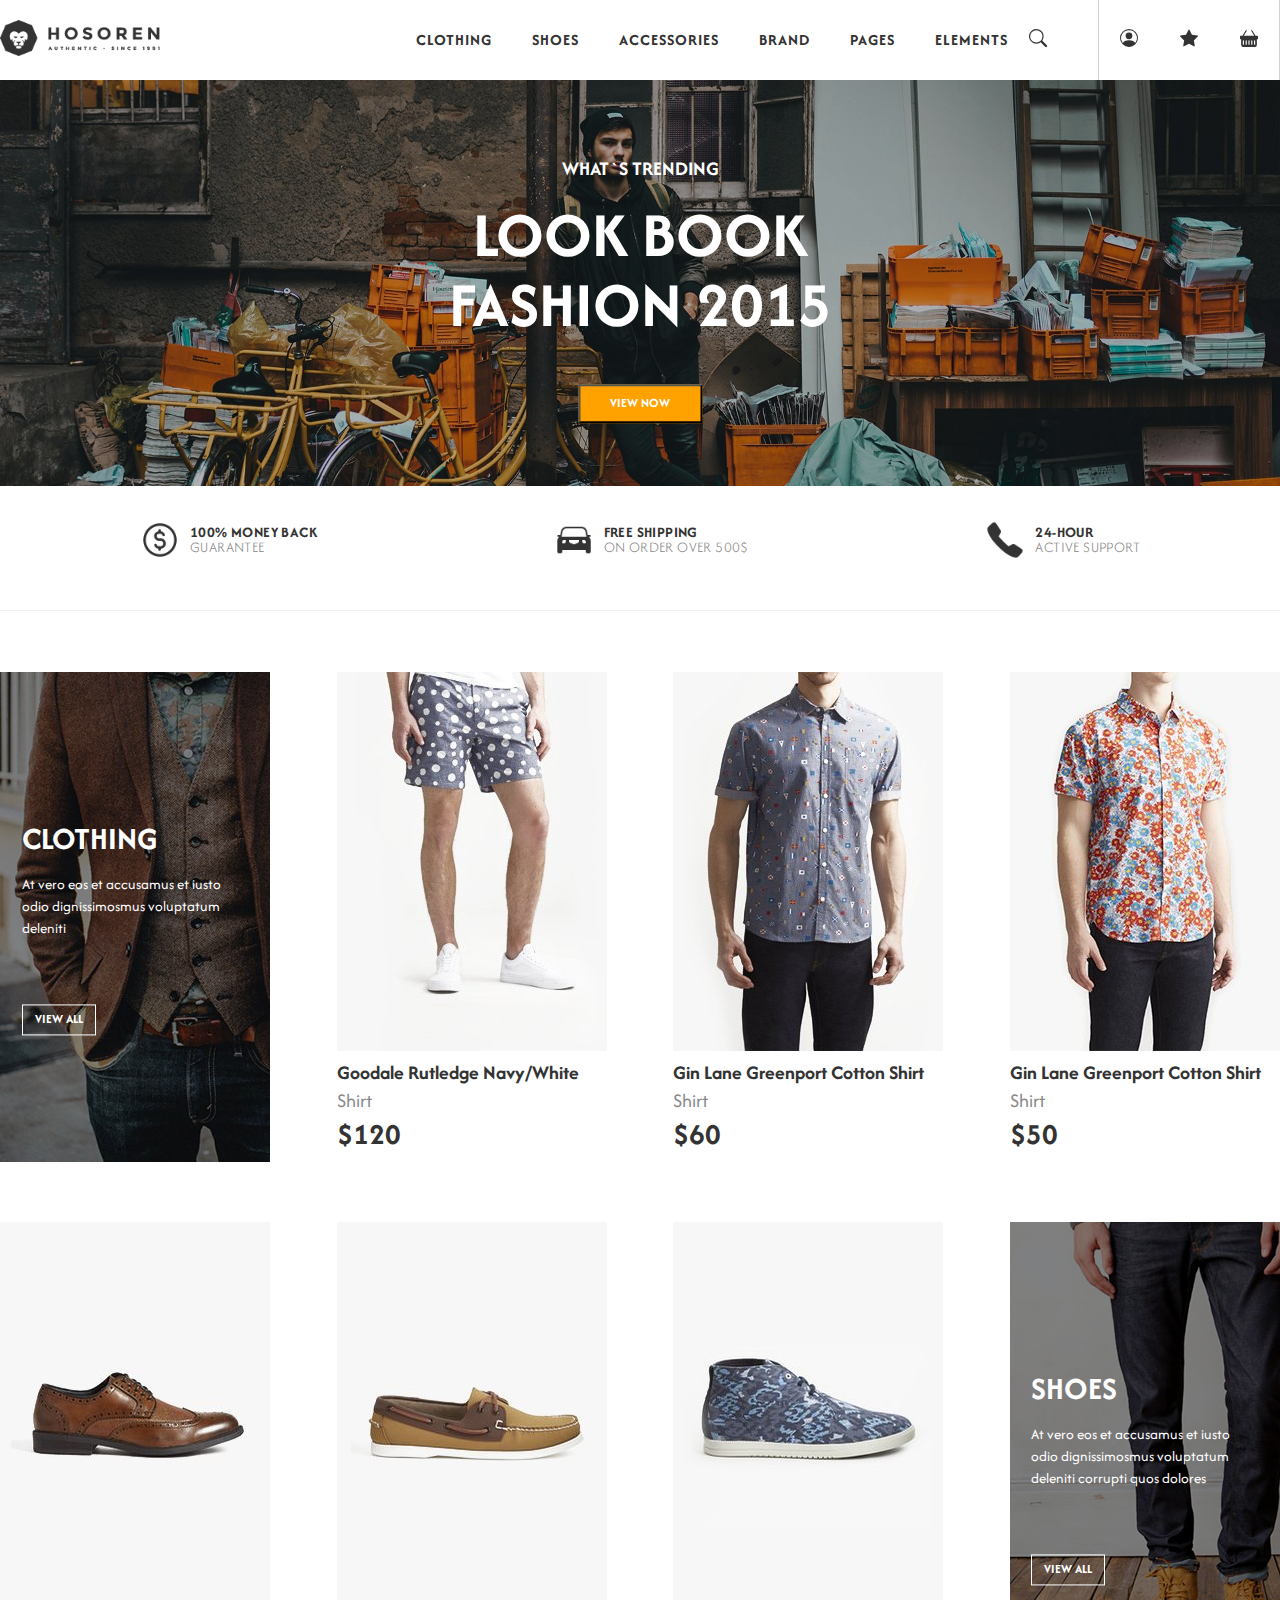
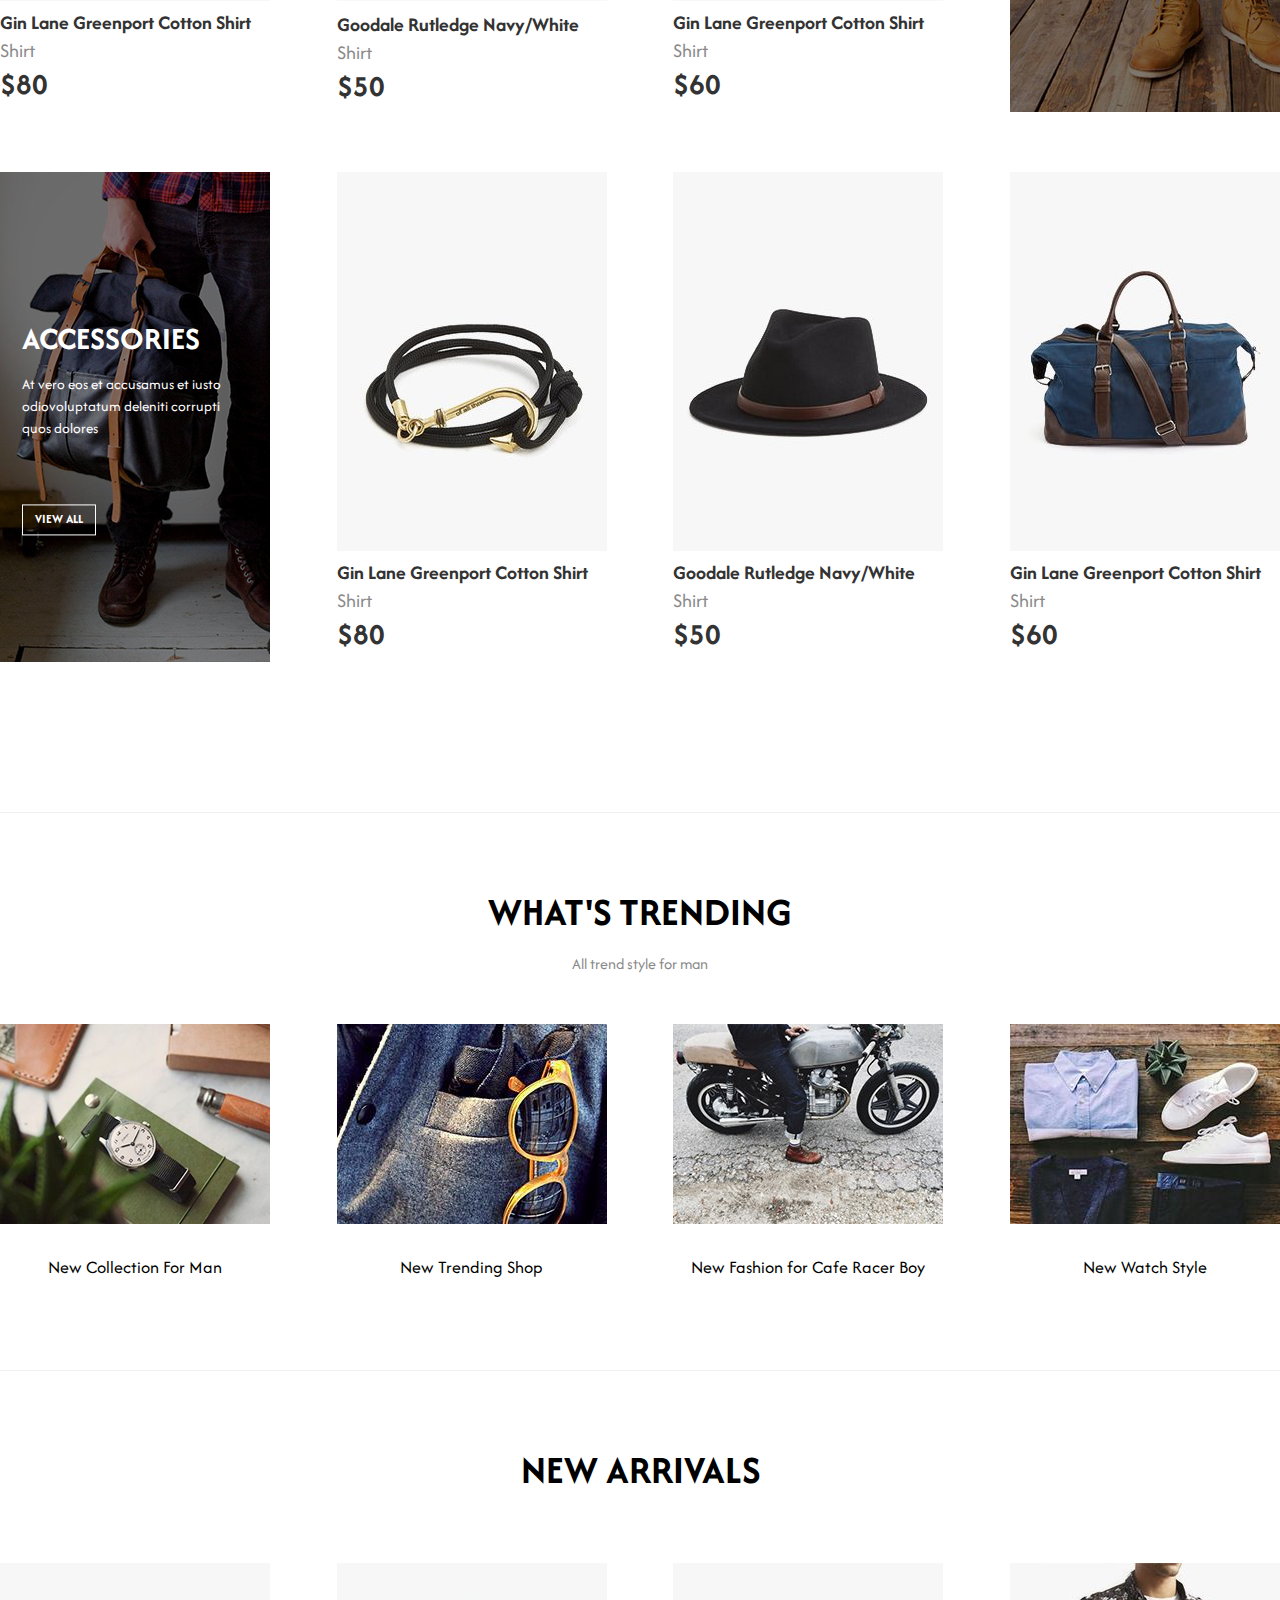
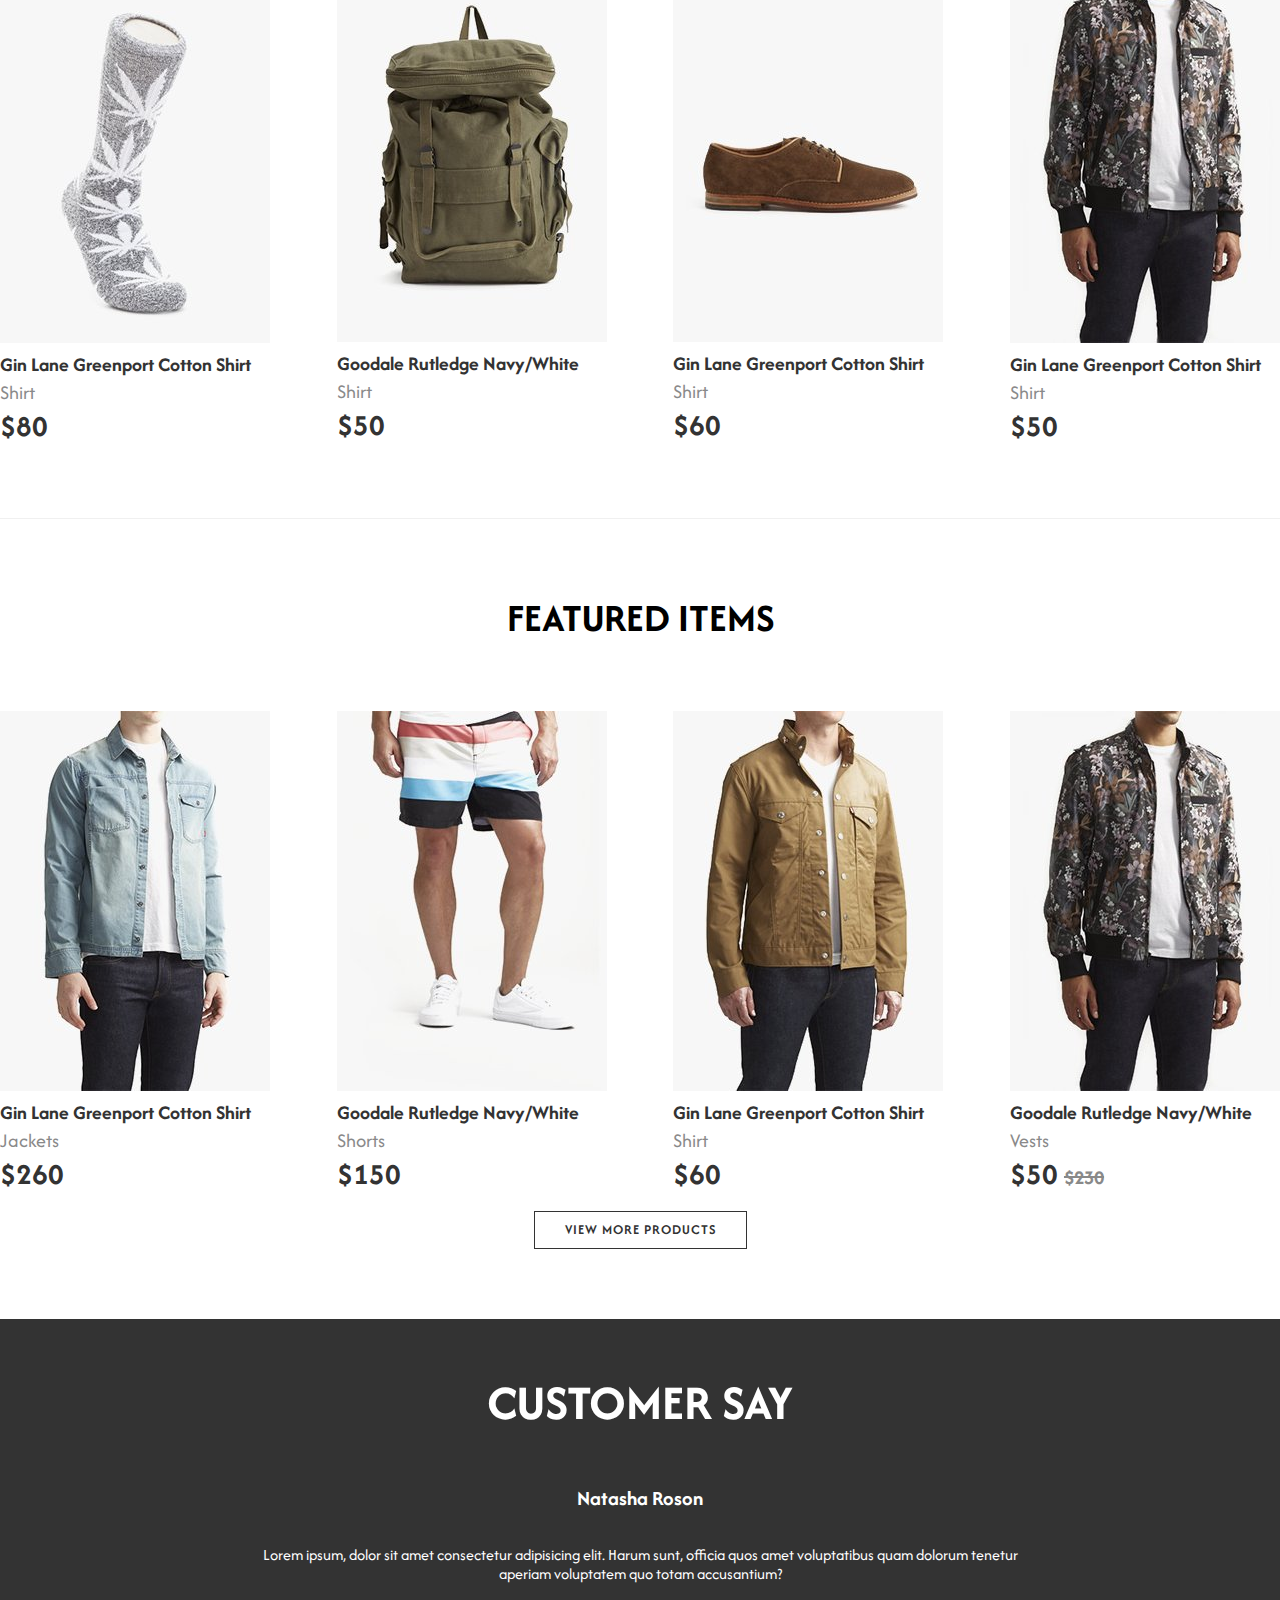
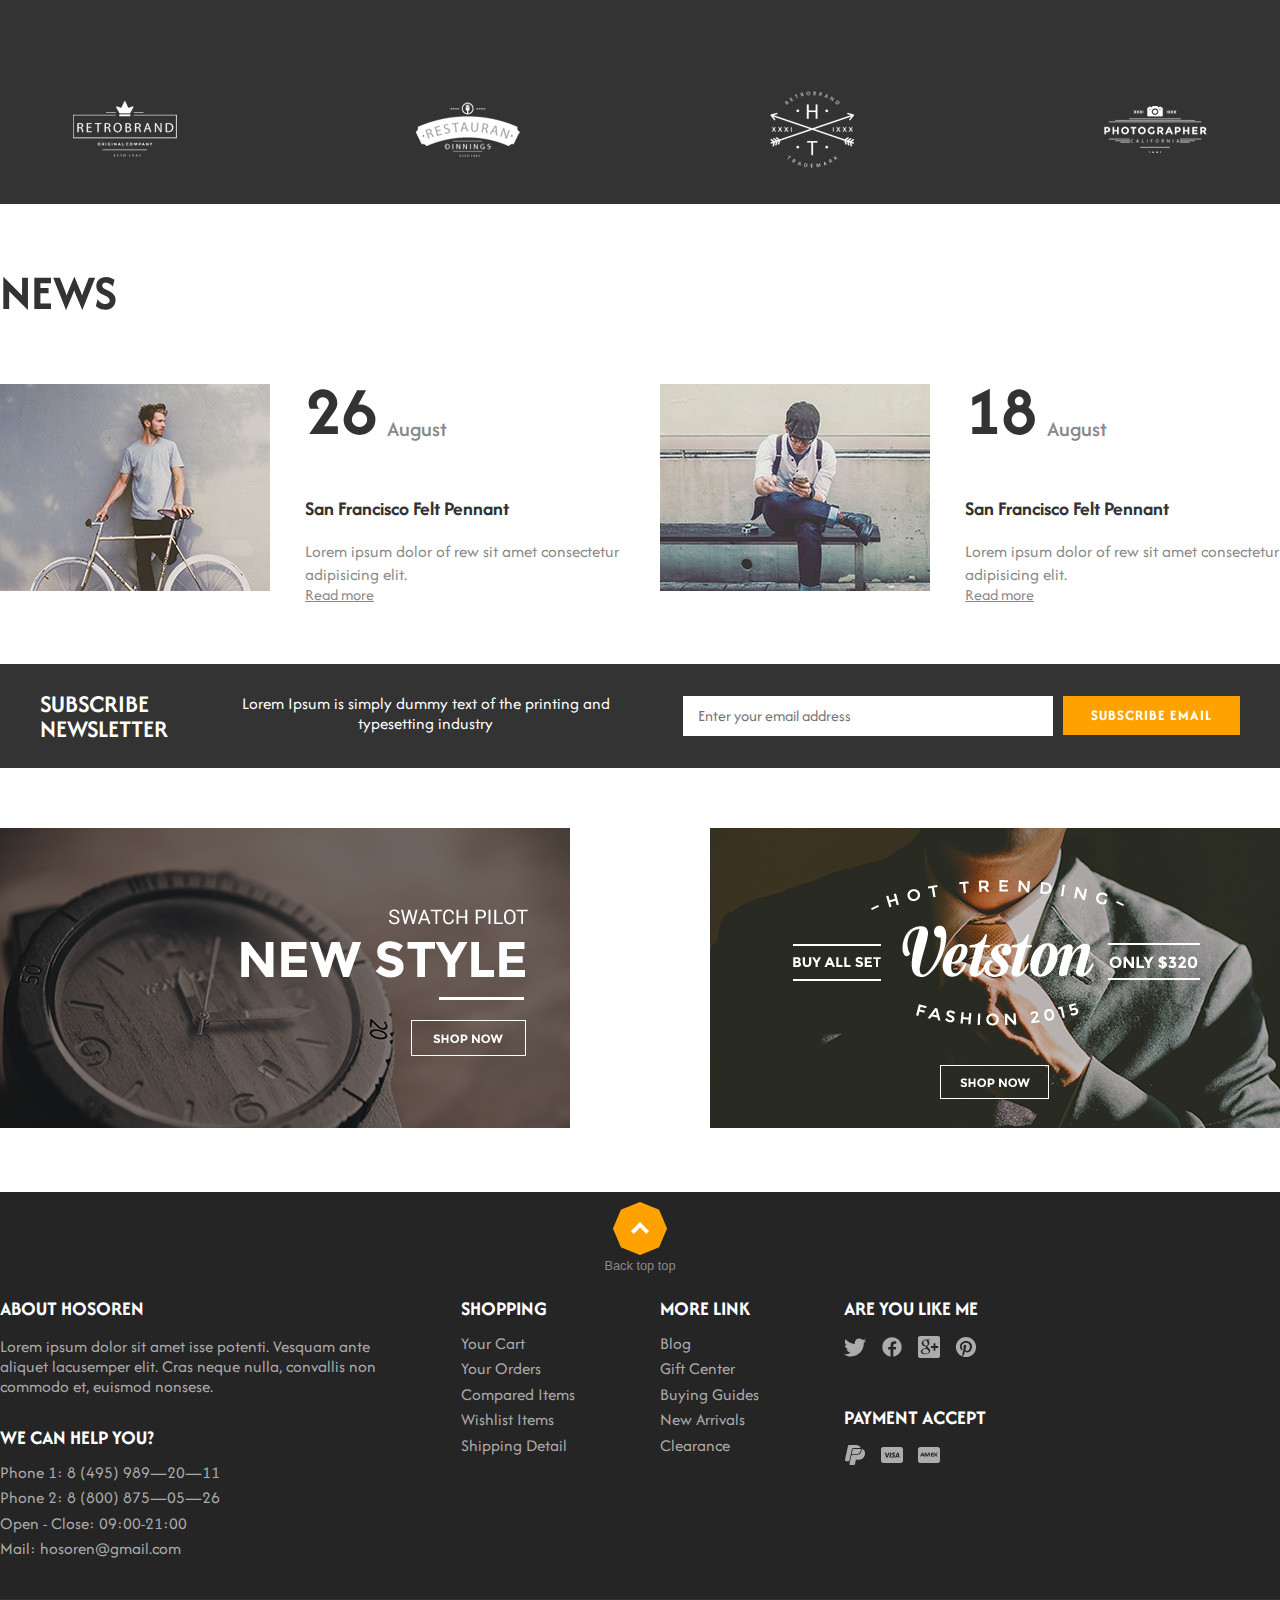
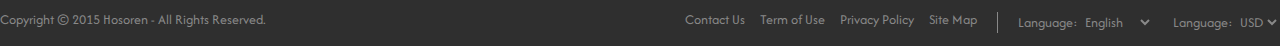
==== index.html @ 06eeb03a "first push" ====
<!DOCTYPE html>
<html lang="en">
<head>
    <meta charset="UTF-8">
    <meta name="viewport" content="width=device-width, initial-scale=1.0">
    <link href="https://cdn.jsdelivr.net/npm/bootstrap@5.1.3/dist/css/bootstrap.min.css" rel="stylesheet" integrity="sha384-1BmE4kWBq78iYhFldvKuhfTAU6auU8tT94WrHftjDbrCEXSU1oBoqyl2QvZ6jIW3" crossorigin="anonymous">    
    <link href="https://cdn.jsdelivr.net/npm/bootstrap-icons/font/bootstrap-icons.css" rel="stylesheet">
    <link href="https://cdnjs.cloudflare.com/ajax/libs/font-awesome/6.0.0-beta3/css/all.min.css" rel="stylesheet">    
    <link rel="stylesheet" href="index.css">
    <title>Document</title>
</head>
<body>
    
    <div>
        <div class="container">
            <header class="header">
                <div class="logo">
                    <img src="images/logo.png" alt="logo">
                </div>
                <nav class="navigation">
                    <div class="general-navigation">
                        <ul class="menu general-menu">
                            <li class="menu-item">
                                <a href="#">CLOTHING</a>
                                <ul class="dropdown">
                                    <li><a href="#">T-shirts</a></li>
                                    <li><a href="#">Jackets</a></li>
                                    <li><a href="#">Jeans</a></li>
                                </ul>
                            </li>
                            <li class="menu-item">
                                <a href="#">SHOES</a>
                                <ul class="dropdown">
                                    <li><a href="#">Sneakers</a></li>
                                    <li><a href="#">Boots</a></li>
                                    <li><a href="#">Sandals</a></li>
                                </ul>
                            </li>
                            <li class="menu-item">
                                <a href="#">ACCESSORIES</a>
                                <ul class="dropdown">
                                    <li><a href="#">Sneakers</a></li>
                                    <li><a href="#">Boots</a></li>
                                    <li><a href="#">Sandals</a></li>
                                </ul>
                            </li>
                            <li class="menu-item">
                                <a href="#">BRAND</a>
                                <ul class="dropdown">
                                    <li><a href="#">Sneakers</a></li>
                                    <li><a href="#">Boots</a></li>
                                    <li><a href="#">Sandals</a></li>
                                </ul>
                            </li>
                            <li class="menu-item">
                                <a href="#">PAGES</a>
                                <ul class="dropdown">
                                    <li><a href="#">Sneakers</a></li>
                                    <li><a href="#">Boots</a></li>
                                    <li><a href="#">Sandals</a></li>
                                </ul>
                            </li>
                            <li class="menu-item">
                                <a href="#">ELEMENTS</a>
                                <ul class="dropdown">
                                    <li><a href="#">Sneakers</a></li>
                                    <li><a href="#">Boots</a></li>
                                    <li><a href="#">Sandals</a></li>
                                </ul>
                            </li>
                        </ul>                 
                        <a href="#" class="search">
                            <svg xmlns="http://www.w3.org/2000/svg" width="18" height="18" fill="currentColor" class="bi bi-search" viewBox="0 0 16 16">
                                <path d="M11.742 10.344a6.5 6.5 0 1 0-1.397 1.398h-.001q.044.06.098.115l3.85 3.85a1 1 0 0 0 1.415-1.414l-3.85-3.85a1 1 0 0 0-.115-.1zM12 6.5a5.5 5.5 0 1 1-11 0 5.5 5.5 0 0 1 11 0"/>
                            </svg>
                        </a>
                    </div>
                    <div class="user-tools">
                        <ul class="menu">
                            <li class="menu-item">
                                <a href="#">
                                    <svg xmlns="http://www.w3.org/2000/svg" width="18" height="18" fill="currentColor" class="bi bi-person-circle" viewBox="0 0 16 16">
                                        <path d="M11 6a3 3 0 1 1-6 0 3 3 0 0 1 6 0"/>
                                        <path fill-rule="evenodd" d="M0 8a8 8 0 1 1 16 0A8 8 0 0 1 0 8m8-7a7 7 0 0 0-5.468 11.37C3.242 11.226 4.805 10 8 10s4.757 1.225 5.468 2.37A7 7 0 0 0 8 1"/>
                                    </svg>
                                </a>
                                <ul class="dropdown">
                                    <li><a href="#">T-shirts</a></li>
                                    <li><a href="#">Jackets</a></li>
                                    <li><a href="#">Jeans</a></li>
                                </ul>
                            </li>
                            <li class="menu-item">
                                <a href="#">
                                    <svg xmlns="http://www.w3.org/2000/svg" width="18" height="18" fill="currentColor" class="bi bi-star-fill" viewBox="0 0 16 16">
                                        <path d="M3.612 15.443c-.386.198-.824-.149-.746-.592l.83-4.73L.173 6.765c-.329-.314-.158-.888.283-.95l4.898-.696L7.538.792c.197-.39.73-.39.927 0l2.184 4.327 4.898.696c.441.062.612.636.282.95l-3.522 3.356.83 4.73c.078.443-.36.79-.746.592L8 13.187l-4.389 2.256z"/>
                                    </svg>
                                </a>
                                <ul class="dropdown">
                                    <li><a href="#">T-shirts</a></li>
                                    <li><a href="#">Jackets</a></li>
                                    <li><a href="#">Jeans</a></li>
                                </ul>
                            </li>
                            <li class="menu-item">
                                <a href="#">
                                    <svg xmlns="http://www.w3.org/2000/svg" width="18" height="18" fill="currentColor" class="bi bi-basket-fill" viewBox="0 0 16 16">
                                        <path d="M5.071 1.243a.5.5 0 0 1 .858.514L3.383 6h9.234L10.07 1.757a.5.5 0 1 1 .858-.514L13.783 6H15.5a.5.5 0 0 1 .5.5v2a.5.5 0 0 1-.5.5H15v5a2 2 0 0 1-2 2H3a2 2 0 0 1-2-2V9H.5a.5.5 0 0 1-.5-.5v-2A.5.5 0 0 1 .5 6h1.717zM3.5 10.5a.5.5 0 1 0-1 0v3a.5.5 0 0 0 1 0zm2.5 0a.5.5 0 1 0-1 0v3a.5.5 0 0 0 1 0zm2.5 0a.5.5 0 1 0-1 0v3a.5.5 0 0 0 1 0zm2.5 0a.5.5 0 1 0-1 0v3a.5.5 0 0 0 1 0zm2.5 0a.5.5 0 1 0-1 0v3a.5.5 0 0 0 1 0z"/>
                                    </svg>
                                </a>
                                <ul class="dropdown">
                                    <li><a href="#">T-shirts</a></li>
                                    <li><a href="#">Jackets</a></li>
                                    <li><a href="#">Jeans</a></li>
                                </ul>
                            </li>
                        </ul>
                    </div>
                </nav>
            </header>
        </div>

        <div class="sliders">
            <img src="images/sliders/4.jpg" alt="slide4">
            <div class="overlay">
                <p>What`s trending</p>
                <h1>Look book<br>Fashion 2015</h1>
                <button class="btn">View Now</button>
            </div>
        </div>

        <div class="container">
            <section class="secondary-info">
                <div class="secondary-info-item">
                    <img src="images/icons/icons8-dollar-50.png" class="secondary-info-icon" alt="">
                    <p>100% Money back<br><span>Guarantee</span></p>
                </div>
                <div class="secondary-info-item">
                    <img src="images/icons/icons8-car-48.png" class="secondary-info-icon" alt="">
                    <p>Free shipping<br><span>On order over 500$</span></p>  
                </div>
                <div class="secondary-info-item">
                      <img src="images/icons/icons8-phone-50.png" class="secondary-info-icon" alt="">
                    <p>24-hour<br><span>active support</span></p> 
                </div>
            </section>
        </div>
        
        <div class="container">
            <div class="divider">
            </div>
        </div>

        <div class="container">
            <section class="collections">
                <div class="row-collection">
                    <div class="index-1">
                        <img src="images/collections/index-1/clothing.jpg" alt="">
                        <div class="overlay-collection">
                            <h1>Clothing</h1>
                            <p>At vero eos et accusamus et iusto odio dignissimosmus voluptatum deleniti</p>
                            <button>View All</button>
                        </div>
                    </div>                    
                    <div class="collection">
                        <img src="images/collections/clothing/1.jpg" alt="">
                        <div class="description">
                            <a href="#" class="title">Goodale Rutledge Navy/White</a>
                            <span>Shirt</span>
                            <p class="price">$120</p>
                        </div>
                    </div>                                        
                    <div class="collection">
                        <img src="images/collections/clothing/2.jpg" alt="">
                        <div class="description">
                            <a href="#" class="title">Gin Lane Greenport Cotton Shirt</a>
                            <span>Shirt</span>
                            <p class="price">$60</p>
                        </div>
                    </div>                                
                    <div class="collection dn">
                        <img src="images/collections/clothing/3.jpg" alt="">
                        <div class="description">
                            <a href="#" class="title">Gin Lane Greenport Cotton Shirt</a>
                            <span>Shirt</span>
                            <p class="price">$50</p>
                        </div>
                    </div>                    
                </div>
                <div class="row-collection">                                                            
                    <div class="collection dn">
                        <img src="images/collections/shoes/1.jpg" alt="">
                        <div class="description">
                            <a href="#" class="title">Gin Lane Greenport Cotton Shirt</a>
                            <span>Shirt</span>
                            <p class="price">$80</p>
                        </div>
                    </div>                                        
                    <div class="collection">
                        <img src="images/collections/shoes/2.jpg" alt="">
                        <div class="description">
                            <a href="#" class="title">Goodale Rutledge Navy/White</a>
                            <span>Shirt</span>
                            <p class="price">$50</p>
                        </div>
                    </div>                                        
                    <div class="collection">
                        <img src="images/collections/shoes/3.jpg" alt="">
                        <div class="description">
                            <a href="#" class="title">Gin Lane Greenport Cotton Shirt</a>
                            <span>Shirt</span>
                            <p class="price">$60</p>
                        </div>
                    </div>                    
                    <div class="index-1">
                        <img src="images/collections/index-1/shoes.jpg" alt="">
                        <div class="overlay-collection">
                            <h1>Shoes</h1>
                            <p>At vero eos et accusamus et iusto odio dignissimosmus voluptatum deleniti corrupti quos dolores</p>
                            <button>View All</button>
                        </div>
                    </div>
                </div>
                <div class="row-collection">
                    <div class="index-1">
                        <img src="images/collections/index-1/accessories.jpg" alt="">
                        <div class="overlay-collection">
                            <h1>Accessories</h1>
                            <p>At vero eos et accusamus et iusto odiovoluptatum deleniti corrupti quos dolores</p>
                            <button>View All</button>
                        </div>
                    </div>
                    <div class="collection">
                        <img src="images/collections/accessories/1.jpg" alt="">
                        <div class="description">
                            <a href="#" class="title">Gin Lane Greenport Cotton Shirt</a>
                            <span>Shirt</span>
                            <p class="price">$80</p>
                        </div>
                    </div>
                    <div class="collection">
                        <img src="images/collections/accessories/2.jpg" alt="">
                        <div class="description">
                            <a href="#" class="title">Goodale Rutledge Navy/White</a>
                            <span>Shirt</span>
                            <p class="price">$50</p>
                        </div>
                    </div>
                    <div class="collection dn">
                        <img src="images/collections/accessories/3.jpg" alt="">
                        <div class="description">
                            <a href="#" class="title">Gin Lane Greenport Cotton Shirt</a>
                            <span>Shirt</span>
                            <p class="price">$60</p>
                        </div>
                    </div>
                </div>
            </section>

            <div class="container">
                <div class="divider">
                </div>
            </div>

            <section class="section">
                <header class="header-section">
                    <h1>What's Trending</h1>
                    <p>All trend style for man</p>
                </header>
                <div class="content-row">                    
                    <div class="content-item">
                        <img src="images/collections/trending/1.jpg" alt="">
                        <p>New Collection For Man</p>
                    </div>
                    <div class="content-item">
                        <img src="images/collections/trending/2.jpg" alt="">
                        <p>New Trending Shop</p>
                    </div>
                    <div class="content-item">
                        <img src="images/collections/trending/3.jpg" alt="">
                        <p>New Fashion for Cafe Racer Boy</p>
                    </div>
                    <div class="content-item">
                        <img src="images/collections/trending/4.jpg" alt="">
                        <p>New Watch Style</p>
                    </div>
                </div>                
            </section>

            <div class="container">
                <div class="divider">
                </div>
            </div>

            <section class="section">
                <header class="header-section">
                    <h1>New Arrivals</h1>
                </header>
                <div class="content-row">                    
                    <div class="collection">
                        <img src="images/collections/arrivals/1.jpg" alt="">
                        <div class="description">
                            <a href="#" class="title">Gin Lane Greenport Cotton Shirt</a>
                            <span>Shirt</span>
                            <p class="price">$80</p>
                        </div>
                    </div>
                    <div class="collection">
                        <img src="images/collections/arrivals/2.jpg" alt="">
                        <div class="description">
                            <a href="#" class="title">Goodale Rutledge Navy/White</a>
                            <span>Shirt</span>
                            <p class="price">$50</p>
                        </div>
                    </div>
                    <div class="collection">
                        <img src="images/collections/arrivals/3.jpg" alt="">
                        <div class="description">
                            <a href="#" class="title">Gin Lane Greenport Cotton Shirt</a>
                            <span>Shirt</span>
                            <p class="price">$60</p>
                        </div>
                    </div>
                    <div class="collection">
                        <img src="images/collections/arrivals/4.jpg" alt="">
                        <div class="description">
                            <a href="#" class="title">Gin Lane Greenport Cotton Shirt</a>
                            <span>Shirt</span>
                            <p class="price">$50</p>
                        </div>
                    </div>
                </div>                
            </section>

            <div class="container">
                <div class="divider">
                </div>
            </div>

            <section class="section">
                <header class="header-section">
                    <h1>Featured Items</h1>
                </header>
                <div class="content-row">                    
                    <div class="collection">
                        <img src="images/collections/featured/1.jpg" alt="">
                        <div class="description">
                            <a href="#" class="title">Gin Lane Greenport Cotton Shirt</a>
                            <span>Jackets</span>
                            <p class="price">$260</p>
                        </div>
                    </div>
                    <div class="collection">
                        <img src="images/collections/featured/2.jpg" alt="">
                        <div class="description">
                            <a href="#" class="title">Goodale Rutledge Navy/White</a>
                            <span>Shorts</span>
                            <p class="price">$150</p>
                        </div>
                    </div>
                    <div class="collection">
                        <img src="images/collections/featured/3.jpg" alt="">
                        <div class="description">
                            <a href="#" class="title">Gin Lane Greenport Cotton Shirt</a>
                            <span>Shirt</span>
                            <p class="price">$60</p>
                        </div>
                    </div>
                    <div class="collection">
                        <img src="images/collections/featured/4.jpg" alt="">
                        <div class="description">
                            <a href="#" class="title">Goodale Rutledge Navy/White</a>
                            <span>Vests</span>
                            <p class="price">$50 <span><del>$230</del></span></p>
                        </div>
                    </div>                
                </div>                  
                <button type="button" class="more-btn">View More Products</button>
            </section>            
            
        </div>

        <div class="customer">
            <div class="container">
                <div class="customer-content">
                    <div class="customer-text">
                        <h1 class="customer-title">Customer Say</h1>    
                        <h3 class="customer-name">Natasha Roson</h3>
                        <p class="customer-text">Lorem ipsum, dolor sit amet consectetur adipisicing elit. Harum sunt, officia quos amet voluptatibus quam dolorum tenetur aperiam voluptatem quo totam accusantium?</p>
                    </div>
                    <div class="customer-images">
                        <div class="customer-image">
                            <img src="images/collections/customer/brand-1.png" alt="">
                        </div>
                        <div class="customer-image">
                            <img src="images/collections/customer/brand-2.png" alt="">
                        </div>
                        <div class="customer-image">
                            <img src="images/collections/customer/brand-3.png" alt="">
                        </div>
                        <div class="customer-image">
                            <img src="images/collections/customer/brand-4.png" alt="">
                        </div>
                    </div>
                </div>
            </div>
        </div>

        <div class="container">
            <div class="news">                
                <div class="calendar">
                    <h2>News</h2>
                    <div class="content-calendar">
                        <div class="calendar-item">
                            <img src="images/posts/1.jpg" alt="">
                            <div class="calendar-info">
                                <div class="date">
                                    <h2>26</h2>
                                    <small>August</small>
                                </div>
                                <div class="calendar-description">
                                    <h3 class="title">San Francisco Felt Pennant</h3>
                                    <p>Lorem ipsum dolor of rew sit amet consectetur adipisicing elit.</p>
                                    <a href="#">Read more</a>
                                </div>
                            </div>
                        </div>
                        <div class="calendar-item">
                            <img src="images/posts/2.jpg" alt="">
                            <div class="calendar-info">
                                <div class="date">
                                    <h2>18</h2>
                                    <small>August</small>
                                </div>
                                <div class="calendar-description">
                                    <h3 class="title">San Francisco Felt Pennant</h3>
                                    <p>Lorem ipsum dolor of rew sit amet consectetur adipisicing elit.</p>
                                    <a href="#">Read more</a>
                                </div>
                            </div>
                        </div>
                    </div>
                </div>
                
                <div class="subscribe-form">
                    <header>
                        <h1>Subscribe<br>newsletter</h1>
                    </header>
                    <p>Lorem Ipsum is simply dummy text of the printing and<br>typesetting industry</p>
                    <div class="email-form">
                        <form>
                            <input type="email" name="email" placeholder="Enter your email address" id="">
                            <button>Subscribe email</button>
                        </form>                        
                    </div>
                </div>

                <div class="banners">
                    <div class="banner">
                        <a href="#">
                            <img src="images/banners/home-banner-1.png" alt="">
                        </a>
                    </div>
                    <div class="banner">
                        <a href="#">
                            <img src="images/banners/home-banner-2.png" alt="">
                        </a>
                    </div>
                </div>
            </div>
        </div>

        <footer class="footer">
            <a href="#" class="back-top-link" title="">
                <div class="back-top">
                    <span class="back-top-image">
                        <img src="images/back-top.png" alt="">
                    </span>
                    <small>Back top top</small>
                </div>
            </a>                      
            <div class="container">
                <div class="footer-content">
                    <div class="footer-container">
                        <div class="about">
                            <h1>About hosoren</h1>
                            <p>Lorem ipsum dolor sit amet isse potenti. Vesquam ante<br>aliquet lacusemper elit. Cras neque nulla, convallis non<br>commodo et, euismod nonsese.</p>
                        </div>
                        <div class="footer-column">
                            <h1>We can help you?</h1>
                            <div class="text-list">
                                <p>Phone 1: 8 (495) 989—20—11</p>
                                <p>Phone 2: 8 (800) 875—05—26</p>
                                <p>Open - Close: 09:00-21:00</p>
                                <p>Mail: hosoren@gmail.com</p>
                            </div>
                        </div>
                    </div>
                    <div class="footer-container footer-column">
                        <h1>Shopping</h1>
                        <div class="text-list">
                            <a href="#">Your Cart</a>
                            <a href="#">Your Orders</a>
                            <a href="#">Compared Items</a>
                            <a href="#">Wishlist Items</a>
                            <a href="#">Shipping Detail</a>
                        </div>
                    </div>
                    <div class="footer-container footer-column">
                        <h1>More link</h1>
                        <div class="text-list">
                            <a href="#">Blog</a>
                            <a href="#">Gift Center</a>
                            <a href="#">Buying Guides</a>
                            <a href="#">New Arrivals</a>
                            <a href="#">Clearance</a>                                                                                                                
                        </div>
                    </div>
                    <div class="footer-container">
                        <div class="social-payment">
                            <div class="icon-column">
                                <h1>Are you like me</h1>
                                <div class="icon-row">
                                    <a href="#">
                                        <svg xmlns="http://www.w3.org/2000/svg" class="icon" x="0px" y="0px" width="22" height="22" viewBox="0 0 50 50">
                                            <path d="M 50.0625 10.4375 C 48.214844 11.257813 46.234375 11.808594 44.152344 12.058594 C 46.277344 10.785156 47.910156 8.769531 48.675781 6.371094 C 46.691406 7.546875 44.484375 8.402344 42.144531 8.863281 C 40.269531 6.863281 37.597656 5.617188 34.640625 5.617188 C 28.960938 5.617188 24.355469 10.21875 24.355469 15.898438 C 24.355469 16.703125 24.449219 17.488281 24.625 18.242188 C 16.078125 17.8125 8.503906 13.71875 3.429688 7.496094 C 2.542969 9.019531 2.039063 10.785156 2.039063 12.667969 C 2.039063 16.234375 3.851563 19.382813 6.613281 21.230469 C 4.925781 21.175781 3.339844 20.710938 1.953125 19.941406 C 1.953125 19.984375 1.953125 20.027344 1.953125 20.070313 C 1.953125 25.054688 5.5 29.207031 10.199219 30.15625 C 9.339844 30.390625 8.429688 30.515625 7.492188 30.515625 C 6.828125 30.515625 6.183594 30.453125 5.554688 30.328125 C 6.867188 34.410156 10.664063 37.390625 15.160156 37.472656 C 11.644531 40.230469 7.210938 41.871094 2.390625 41.871094 C 1.558594 41.871094 0.742188 41.824219 -0.0585938 41.726563 C 4.488281 44.648438 9.894531 46.347656 15.703125 46.347656 C 34.617188 46.347656 44.960938 30.679688 44.960938 17.09375 C 44.960938 16.648438 44.949219 16.199219 44.933594 15.761719 C 46.941406 14.3125 48.683594 12.5 50.0625 10.4375 Z"></path>
                                        </svg>
                                    </a>                            
                                    <a href="#">
                                        <svg xmlns="http://www.w3.org/2000/svg" class="icon" x="0px" y="0px" width="22" height="22" viewBox="0 0 50 50">
                                            <path d="M25,3C12.85,3,3,12.85,3,25c0,11.03,8.125,20.137,18.712,21.728V30.831h-5.443v-5.783h5.443v-3.848 c0-6.371,3.104-9.168,8.399-9.168c2.536,0,3.877,0.188,4.512,0.274v5.048h-3.612c-2.248,0-3.033,2.131-3.033,4.533v3.161h6.588 l-0.894,5.783h-5.694v15.944C38.716,45.318,47,36.137,47,25C47,12.85,37.15,3,25,3z"></path>
                                        </svg>
                                    </a>
                                    <a href="#">
                                        <svg xmlns="http://www.w3.org/2000/svg" class="icon" x="0px" y="0px" width="22" height="22" viewBox="0 0 24 24">
                                            <path d="M 2.1875 0 C 0.988281 0 0 0.988281 0 2.1875 L 0 21.8125 C 0 23.011719 0.988281 24 2.1875 24 L 21.8125 24 C 23.011719 24 24 23.011719 24 21.8125 L 24 2.1875 C 24 0.988281 23.011719 0 21.8125 0 Z M 9.1875 3.90625 L 13.59375 3.90625 L 12.1875 4.59375 L 11 4.59375 C 11.5 5.09375 12.5 5.898438 12.5 7.5 C 12.5 9.101563 11.585938 9.800781 10.6875 10.5 C 10.386719 10.800781 10.09375 11.101563 10.09375 11.5 C 10.09375 12 10.386719 12.207031 10.6875 12.40625 L 11.5 13 C 12.398438 13.800781 13.3125 14.5 13.3125 16 C 13.3125 18 11.289063 20 7.6875 20 C 4.585938 20 3.09375 18.5 3.09375 17 C 3.09375 16.199219 3.511719 15.207031 4.8125 14.40625 C 6.113281 13.605469 7.90625 13.507813 8.90625 13.40625 C 8.605469 13.007813 8.3125 12.601563 8.3125 12 C 8.3125 11.601563 8.398438 11.386719 8.5 11.1875 L 7.8125 11.1875 C 5.3125 11.289063 4 9.605469 4 7.90625 C 4 6.90625 4.507813 5.792969 5.40625 5.09375 C 6.605469 4.09375 8.085938 3.90625 9.1875 3.90625 Z M 7.90625 4.59375 C 7.304688 4.59375 6.707031 4.914063 6.40625 5.3125 C 6.007813 5.8125 5.90625 6.40625 5.90625 6.90625 C 5.90625 8.304688 6.695313 10.6875 8.59375 10.6875 C 9.09375 10.6875 9.695313 10.394531 10.09375 10.09375 C 10.59375 9.59375 10.59375 8.894531 10.59375 8.59375 C 10.59375 6.992188 9.707031 4.59375 7.90625 4.59375 Z M 17 8 L 19 8 L 19 11 L 22 11 L 22 13 L 19 13 L 19 16 L 17 16 L 17 13 L 14 13 L 14 11 L 17 11 Z M 8.90625 14.09375 C 8.707031 14.09375 7.492188 14.105469 6.59375 14.40625 C 6.09375 14.605469 4.8125 15.09375 4.8125 16.59375 C 4.8125 18.09375 6.292969 19.1875 8.59375 19.1875 C 10.695313 19.1875 11.8125 18.207031 11.8125 16.90625 C 11.8125 15.804688 11.101563 15.195313 9.5 14.09375 Z"></path>
                                        </svg>
                                    </a>                            
                                    <a href="#">
                                        <svg xmlns="http://www.w3.org/2000/svg" class="icon" x="0px" y="0px" width="22" height="22" viewBox="0 0 50 50">
                                            <path d="M25,2C12.3178711,2,2,12.3178711,2,25c0,9.8841553,6.2675781,18.3302612,15.036377,21.5769653	c-0.2525635-2.2515869-0.2129517-5.9390259,0.2037964-7.7243652c0.3902588-1.677002,2.5212402-10.6871338,2.5212402-10.6871338	s-0.6433105-1.2883301-0.6433105-3.1911011c0-2.9901733,1.7324219-5.2211914,3.8898315-5.2211914	c1.8349609,0,2.7197876,1.3776245,2.7197876,3.0281982c0,1.8457031-1.1734619,4.6026611-1.78125,7.1578369	c-0.506897,2.1409302,1.0733643,3.8865356,3.1836548,3.8865356c3.821228,0,6.7584839-4.0296021,6.7584839-9.8453369	c0-5.147583-3.697998-8.7471924-8.9795532-8.7471924c-6.1167603,0-9.7072754,4.588562-9.7072754,9.3309937	c0,1.8473511,0.7111816,3.8286743,1.6000977,4.9069824c0.175293,0.2133179,0.2009277,0.3994141,0.1488647,0.6160278	c-0.1629028,0.678894-0.5250854,2.1392822-0.5970459,2.4385986c-0.0934448,0.3944702-0.3117676,0.4763184-0.7186279,0.2869263	c-2.685791-1.2503052-4.364502-5.1756592-4.364502-8.3295898c0-6.7815552,4.9268188-13.0108032,14.206543-13.0108032	c7.4588623,0,13.2547607,5.3138428,13.2547607,12.4179077c0,7.4100342-4.6729126,13.3729858-11.1568604,13.3729858	c-2.178894,0-4.2263794-1.132019-4.9267578-2.4691772c0,0-1.0783081,4.1048584-1.3404541,5.1112061	c-0.4524536,1.7404175-2.3892822,5.3460083-3.3615723,6.9837036C20.1704712,47.6074829,22.5397949,48,25,48	c12.6826172,0,23-10.3173828,23-23C48,12.3178711,37.6826172,2,25,2z"></path>
                                        </svg>
                                    </a>
                                </div>
                            </div>
                            <div class="icon-column">
                                <h1>Payment accept</h1>
                                <div class="icon-row">
                                    <a href="#">
                                        <svg xmlns="http://www.w3.org/2000/svg" class="icon" x="0px" y="0px" width="22" height="22" viewBox="0 0 50 50">
                                            <path d="M 11.40625 2 C 10.40625 2 9.511719 2.6875 9.3125 3.6875 C 9.3125 3.6875 3.414063 30.695313 2.3125 36.09375 C 2.113281 37.195313 2.386719 37.789063 2.6875 38.1875 C 3.085938 38.6875 3.699219 39 4.5 39 L 12 39 L 17.90625 11.8125 C 18.105469 10.8125 19.011719 9 21.8125 9 L 38 9 C 36.601563 4.398438 32.105469 2 27.90625 2 Z M 22 11.09375 L 20.40625 11.40625 C 20.105469 11.605469 19.914063 12.011719 19.8125 12.3125 L 17.40625 23.5 C 18.105469 23.199219 18.792969 23.09375 19.59375 23.09375 L 26.8125 23.09375 C 33.210938 23.09375 36.800781 20.507813 38 14.90625 C 38.199219 13.90625 38.3125 13.113281 38.3125 12.3125 L 38.1875 11.1875 L 38.1875 11.09375 Z M 40.09375 11.3125 L 40.1875 12 C 40.289063 13 40.105469 13.894531 39.90625 15.09375 C 38.507813 21.59375 33.988281 24.90625 26.6875 24.90625 L 19.5 24.90625 C 17.898438 24.90625 16.800781 25.605469 16.5 26.90625 C 16.101563 28.707031 12.601563 45.199219 12.5 45.5 C 12.398438 46 12.507813 46.6875 12.90625 47.1875 C 13.207031 47.585938 13.6875 48 14.6875 48 L 22.6875 48 C 23.6875 48 24.613281 47.289063 24.8125 46.1875 C 25.710938 42.386719 26.898438 36.613281 27 36.3125 C 27 36.210938 27.09375 36 27.09375 36 L 32.40625 36 C 40.207031 36 46.101563 31.3125 47.5 23.8125 C 48.5 19.210938 47.207031 16.289063 45.90625 14.6875 C 44.105469 12.386719 40.792969 11.3125 40.09375 11.3125 Z"></path>
                                        </svg>
                                    </a>
                                    <a href="#">
                                        <svg xmlns="http://www.w3.org/2000/svg" class="icon" x="0px" y="0px" width="22" height="22" viewBox="0 0 50 50">
                                            <path d="M 5 7 C 2.242188 7 0 9.242188 0 12 L 0 38 C 0 40.757813 2.242188 43 5 43 L 45 43 C 47.757813 43 50 40.757813 50 38 L 50 12 C 50 9.242188 47.757813 7 45 7 Z M 29.6875 19.40625 C 31.050781 19.40625 32.46875 19.96875 32.46875 19.96875 L 31.96875 22.40625 C 31.96875 22.40625 30.890625 21.6875 29.9375 21.6875 C 28.46875 21.6875 27.9375 22.167969 27.9375 22.8125 C 27.9375 24.074219 32.03125 24.296875 32.03125 27.125 C 32.03125 29.476563 29.113281 31.09375 27 31.09375 C 24.886719 31.09375 23.78125 30.46875 23.78125 30.46875 L 24.3125 28.09375 C 24.3125 28.09375 25.417969 28.75 27.125 28.75 C 28.828125 28.75 29.0625 28.023438 29.0625 27.71875 C 29.0625 25.914063 25 26.417969 25 22.90625 C 25 20.964844 26.585938 19.40625 29.6875 19.40625 Z M 16.46875 19.625 L 19.625 19.625 L 15.125 30.75 L 11.875 30.75 L 9.5 21.75 C 9.5 21.75 11.996094 23.023438 13.53125 26.46875 C 13.597656 26.886719 13.78125 27.5625 13.78125 27.5625 Z M 20.78125 19.625 L 23.78125 19.625 L 22 30.75 L 19.03125 30.75 Z M 36.8125 19.625 L 39.90625 19.625 L 42.1875 30.75 L 39.5 30.75 L 39.1875 29.15625 L 35.5 29.15625 L 34.90625 30.75 L 31.96875 30.75 Z M 6.25 19.65625 L 10.8125 19.65625 C 11.976563 19.65625 12.40625 20.75 12.40625 20.75 L 13.40625 25.8125 C 12.054688 21.453125 6.25 19.65625 6.25 19.65625 Z M 37.9375 22.84375 L 36.3125 27.03125 L 38.75 27.03125 Z"></path>
                                        </svg>
                                    </a>
                                    <a href="#">
                                        <svg xmlns="http://www.w3.org/2000/svg" class="icon" x="0px" y="0px" width="22" height="22" viewBox="0 0 50 50">
                                            <path d="M 5 7 C 2.242188 7 0 9.242188 0 12 L 0 38 C 0 40.757813 2.242188 43 5 43 L 45 43 C 47.757813 43 50 40.757813 50 38 L 50 12 C 50 9.242188 47.757813 7 45 7 Z M 8.5625 19.90625 L 11.34375 19.90625 L 15 28.09375 L 15 19.90625 L 18.28125 19.90625 L 20.84375 25.625 L 23.40625 19.90625 L 26.75 19.90625 L 26.75 28.40625 L 24.65625 28.40625 L 24.65625 22.1875 L 21.8125 28.40625 L 19.90625 28.40625 L 17.09375 22.09375 L 17.09375 28.40625 L 12.875 28.40625 L 12.0625 26.53125 L 7.875 26.53125 L 7.0625 28.40625 L 4.84375 28.40625 Z M 29.5 19.90625 L 37.75 19.90625 L 40.0625 22.5625 L 42.46875 19.90625 L 45.125 19.90625 L 41.375 24.0625 L 45.125 28.4375 L 42.46875 28.4375 L 40 25.59375 L 37.46875 28.40625 L 29.5 28.40625 Z M 9.90625 21.6875 L 8.65625 24.6875 L 11.21875 24.6875 Z M 31.5625 21.71875 L 31.5625 23.3125 L 36.1875 23.3125 L 36.1875 24.9375 L 31.5625 24.9375 L 31.5625 26.625 L 36.40625 26.625 L 38.6875 24.0625 L 36.65625 21.75 Z"></path>
                                        </svg>
                                    </a>
                                </div>
                            </div>
                        </div>
                    </div>
                </div>
            </div>
            <div class="footer-info">
                <div class="container">
                    <div class="footer-info-content">
                        <div class="copyright">
                            <span>Copyright © 2015 Hosoren - All Rights Reserved.</span>
                        </div>
                        <div class="contact-lang-price">
                            <div class="contact">
                                <a href="#">Contact Us</a>
                                <a href="#">Term of Use</a>
                                <a href="#">Privacy Policy</a>
                                <a href="#">Site Map</a>                               
                            </div>
                            <div class="lang-price">
                                <div class="lang">
                                    <label for="language">Language: </label>
                                    <select name="languages" id="language">
                                        <option value="eng">English</option>
                                        <option value="ukr">Ukrainian</option>
                                    </select>
                                </div>
                                <div class="footer-price">
                                    <label for="price">Language: </label>
                                    <select name="prices" id="price">
                                        <option value="usd">USD</option>
                                        <option value="uah">UAH</option>
                                    </select>
                                </div>
                            </div>
                        </div>
                    </div>
                </div>
            </div>
        </footer>
    </div>

</body>
</html>
---- index.css ----
@import '/styles/normalize.css';
@import url('https://fonts.googleapis.com/css2?family=Afacad+Flux:wght@100..1000&display=swap');
@import '/styles/header.css';
@import '/styles/sliders.css';
@import '/styles/secondary-info.css';
@import '/styles/collections.css';
@import '/styles/sections.css';
@import '/styles/footer.css';

html {
    overflow-x: hidden;
}

:root {
    --text-color: #333333;
    --hover-color: #ffa200;
    --description-text-color: #898989;
    --footer-text-color: #acacac;
}

body {
    font-family: "Afacad Flux", sans-serif;
}

.container {
        min-width: 1170px;
}

@media (min-width: 768px) and (max-width: 992px) {
    .container {
        min-width: 970px;
    }
}

@media (max-width: 992px) {    
    .news .subscribe-form,
    .news .calendar .content-calendar,
    .news .banners {
        flex-direction: column;
        row-gap: 20px;
    }    
}

@media (min-width: 500px) and (max-width: 768px) {
    .container {
        min-width: 550px;
    }
}

.divider {
    display: block;
    margin: 25px 0;
    line-height: 1;    
    font-weight: 700;
    text-transform: uppercase;
    letter-spacing: 2px;
    color: var(--text-color);
    opacity: .5;
}

.divider:not(.horizontal) {
    height: 1px;
    border-top: 1px solid #e1e1e1;
}

.customer {
    color: #fff;
    background-color: #333333;    
}

.customer-content {
    display: flex;
    flex-direction: column;
    row-gap: 70px;
}

.customer-text {
    display: flex;
    flex-direction: column;
    align-items: center;    
}

.customer-images {
    display: flex;
    flex-direction: row;
    justify-content: space-between;
    margin: 0 65px 30px;
}

.customer-title {
    text-transform: uppercase;
    font-weight: bold;
    font-size: 50px; 
    margin-top: 45px;   
}

.customer-name {
    font-weight: bold;
    font-size: 21px;
    margin-bottom: 10px;
}

.customer-text {
    text-align: center;
    margin-left: auto;
    margin-right: auto;
    max-width: 800px;
    padding: 10px 20px;
}

.news {
    display: flex;
    flex-direction: column;
    margin: 60px 0;
}

.calendar {
    display: flex;
    flex-direction: column;
}

.calendar h2 {
    margin: 0;
    color: var(--text-color);
    text-transform: uppercase;
    font-weight: bold;
    font-size: 50px;
}

.content-calendar {
    display: flex;
    flex-direction: row;
    justify-content: space-between;
    margin-top: 50px;
    column-gap: 40px;
}

.calendar-item {
    display: flex;
    flex-direction: row;
    align-items: center;
    column-gap: 35px;
}

.calendar-item img {
    width: 270px;
    height: 207px;
}

.calendar-info {
    display: flex;
    flex-direction: column;
    row-gap: 25px;
}

.date {
    display: flex;
    flex-direction: row;
    align-items: end;
    column-gap: 10px;
    margin-top: 0;
}

.date h2 {
    font-size: 70px;
    font-weight: 700;
    margin: 0;
}

.date small {
    font-size: 22px;
    margin-bottom: 10px;
    font-weight: 500;
    color: var(--description-text-color);
}

.calendar-description {
    display: flex;
    flex-direction: column;    
}

.calendar-description p {
    color: var(--description-text-color);
    font-size: 17px;    
    line-height: 23px;
    margin: 0;
}

.calendar-description a { 
    color: var(--description-text-color);    
}

.calendar-description a:hover {
    color: var(--hover-color);
    text-decoration-color: var(--hover-color);
    transition: color 0.2s ease-in-out;    
}

.subscribe-form {
    margin: 60px 0;
    background-color: var(--text-color);
    color: #fff;
    display: flex;
    flex-direction: row;
    align-items: center;
    justify-content: space-between;
    padding: 10px 40px;    
}

.subscribe-form h1 {
    text-transform: uppercase;
    line-height: 25px;
    font-weight: 600;
    font-size: 25px;
}

.subscribe-form p {
    text-align: center;    
    font-size: 17px;
    margin-top: 13px;
}

.email-form form {
    display: flex;
    flex-direction: row;
    align-items: center;
    column-gap: 10px;    
}

.email-form input {
    width: 340px;
    height: 40px;
    padding: 0 15px;    
    border: 0;
}

.email-form button {
    background-color: var(--hover-color);
    color: #fff;
    padding: 11px 28px;
    text-transform: uppercase;
    font-size: 15px;
    font-weight: bolder;
    letter-spacing: 1px;
    border: 0;    
}

.banners {
    display: flex;
    flex-direction: row;
    justify-content: space-between;
}

.back-top {            
    display: flex;
    flex-direction: column;
    text-align: center;
    padding: 10px 0;
}

.back-top small {
    font-family: Montserrat, Arial, sans-serif;
    color: var(--description-text-color);    
}

.back-top-link {
    text-decoration: none;
}
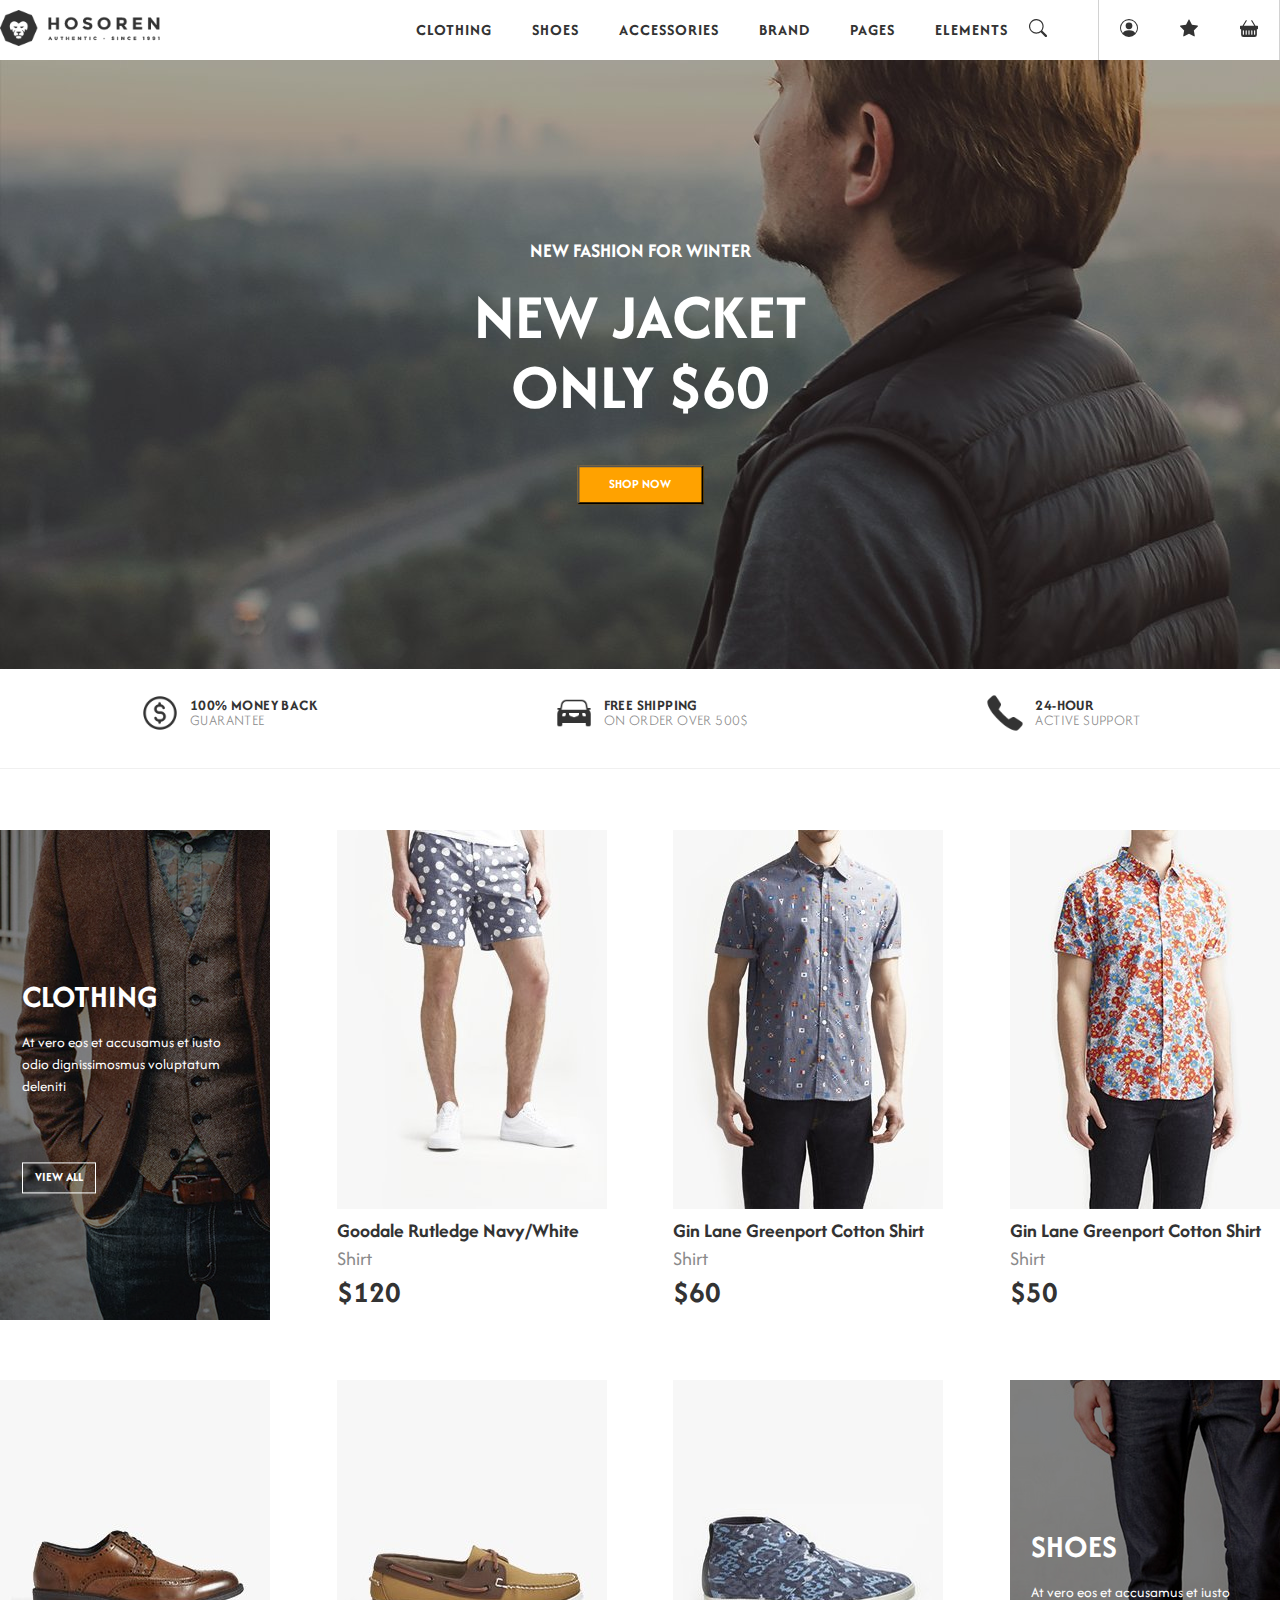
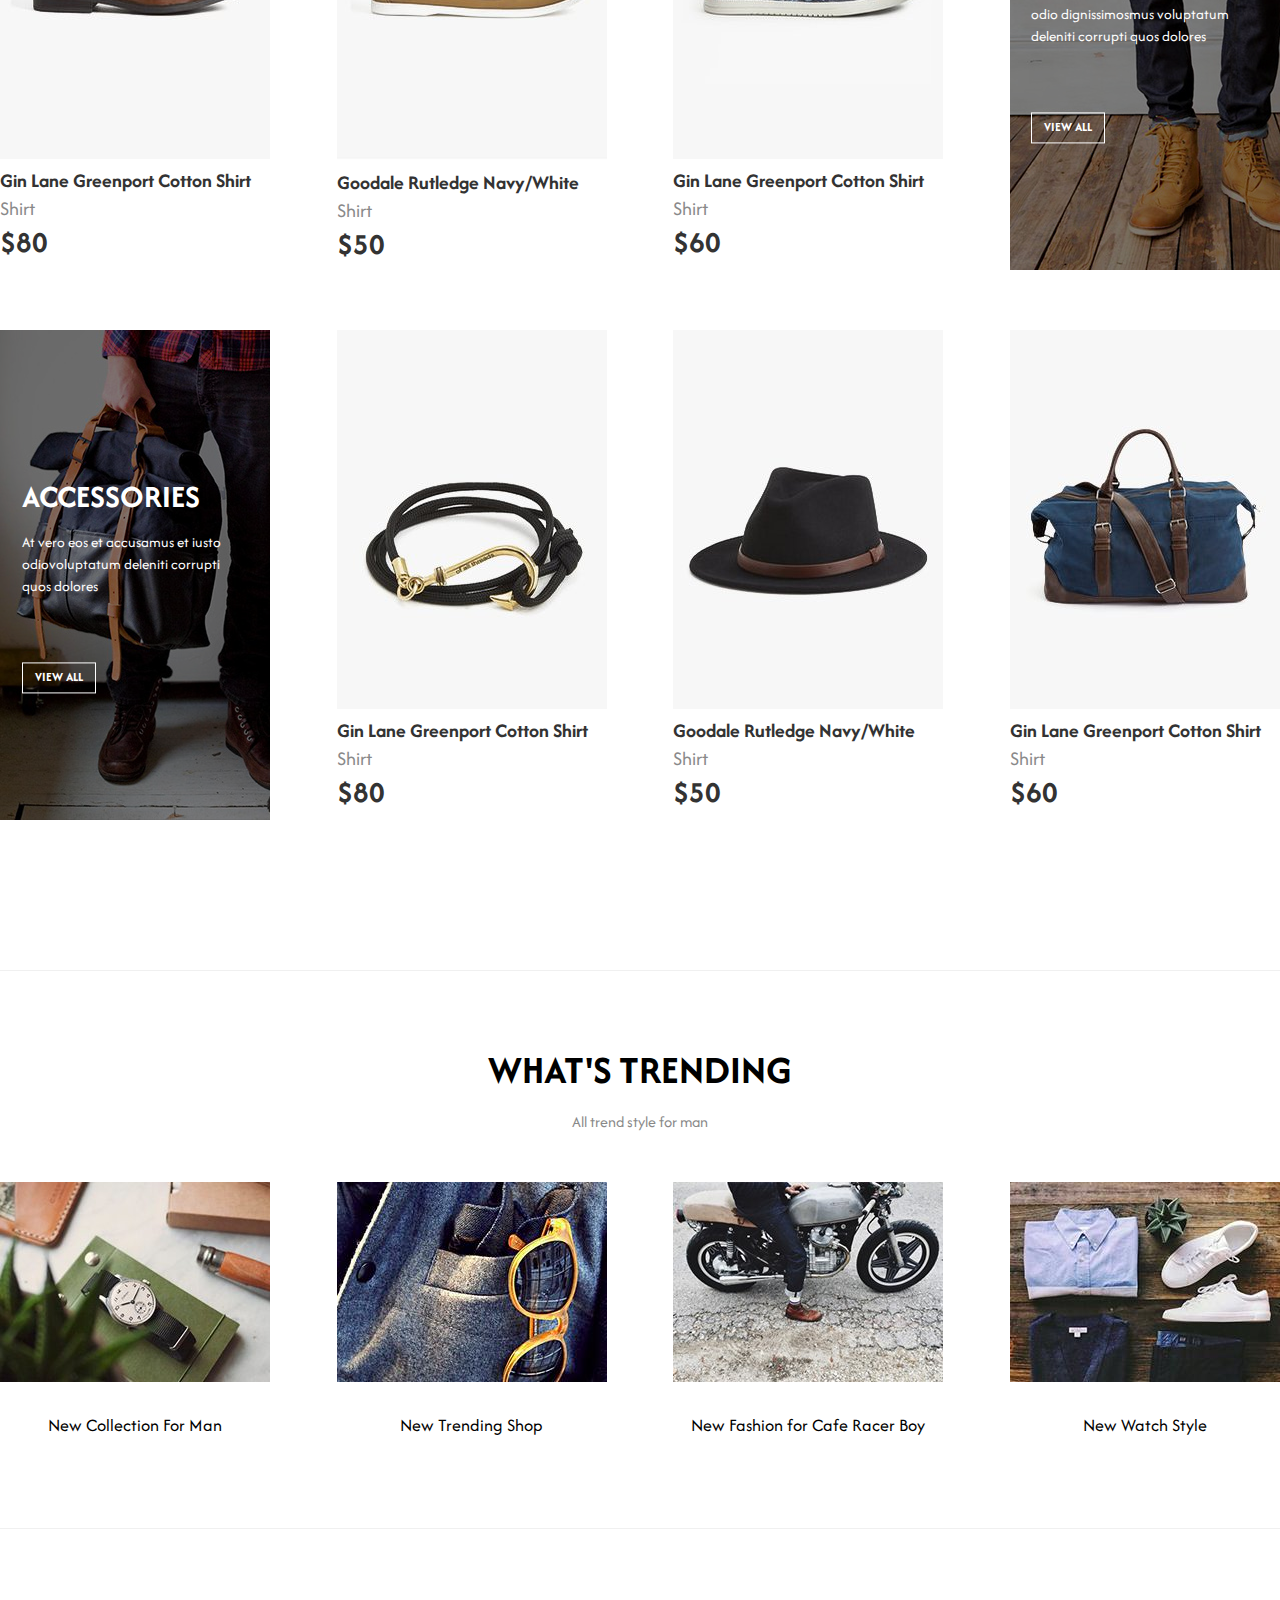
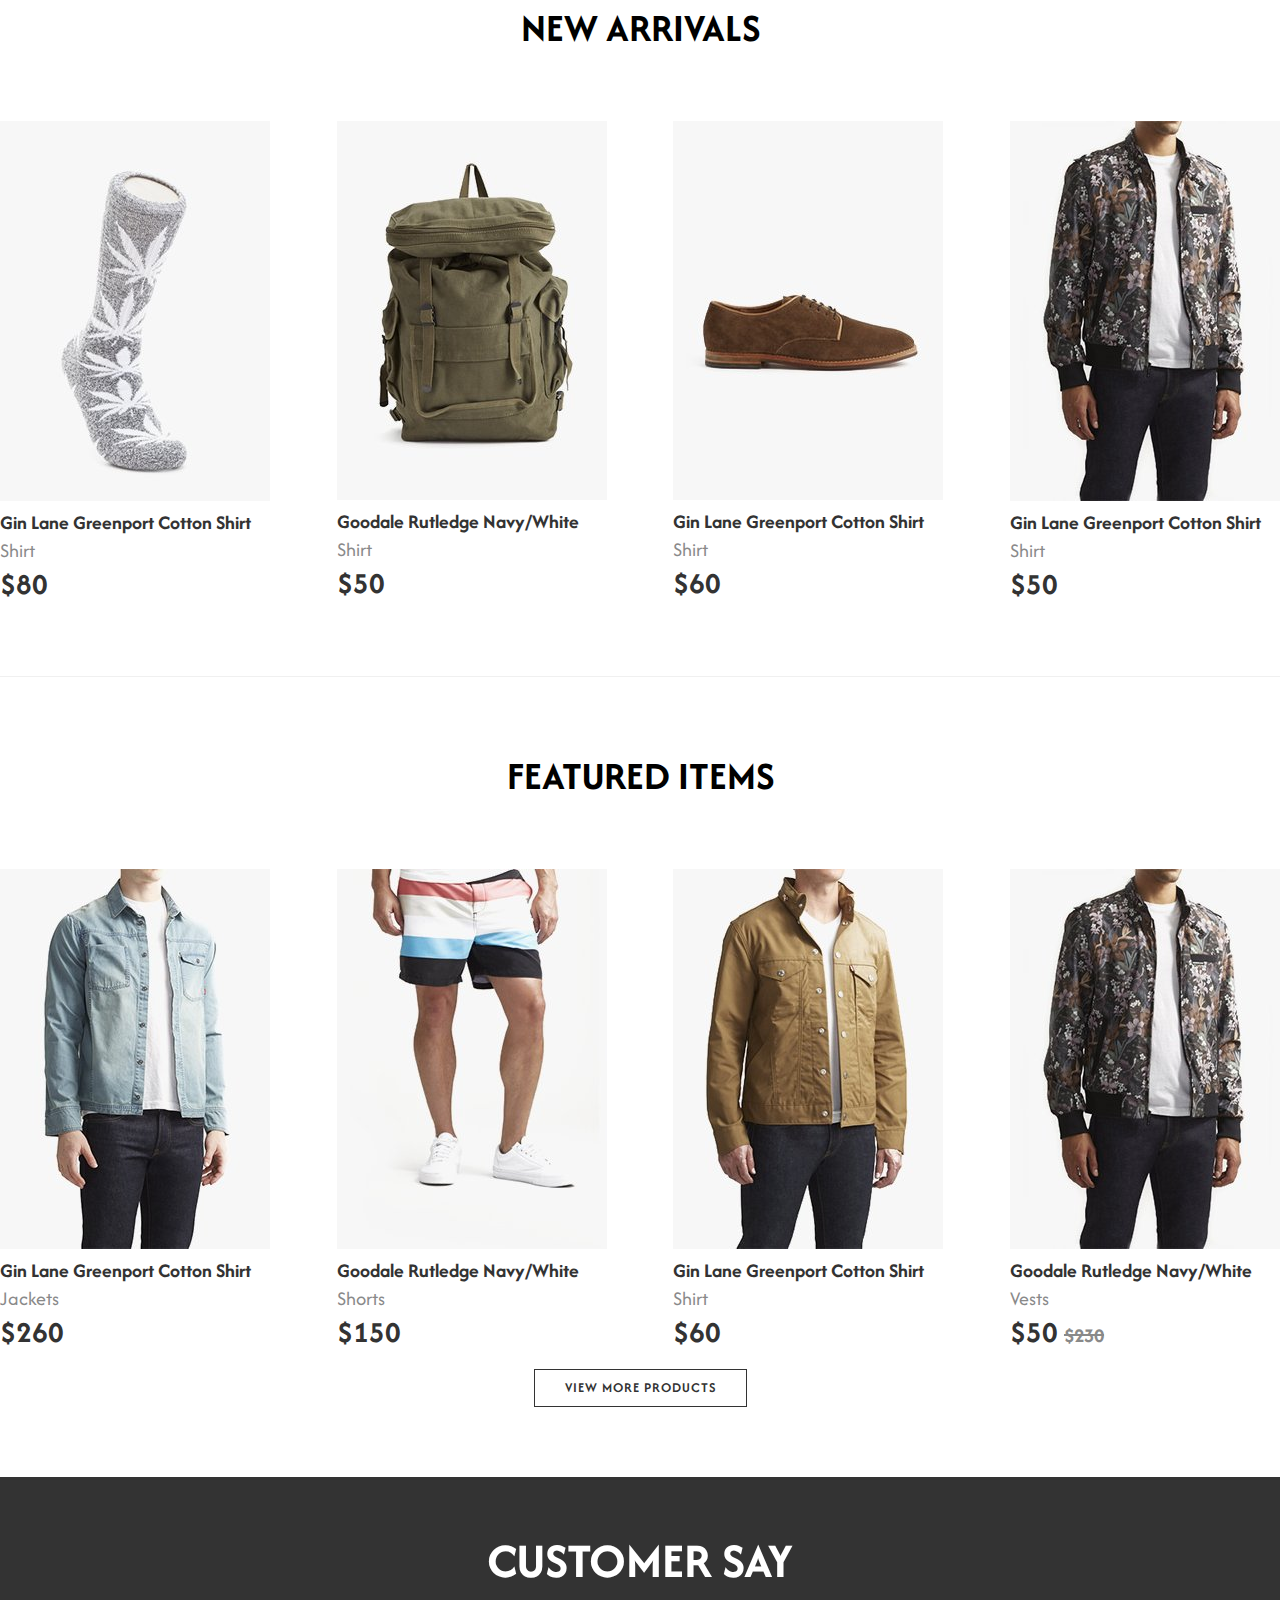
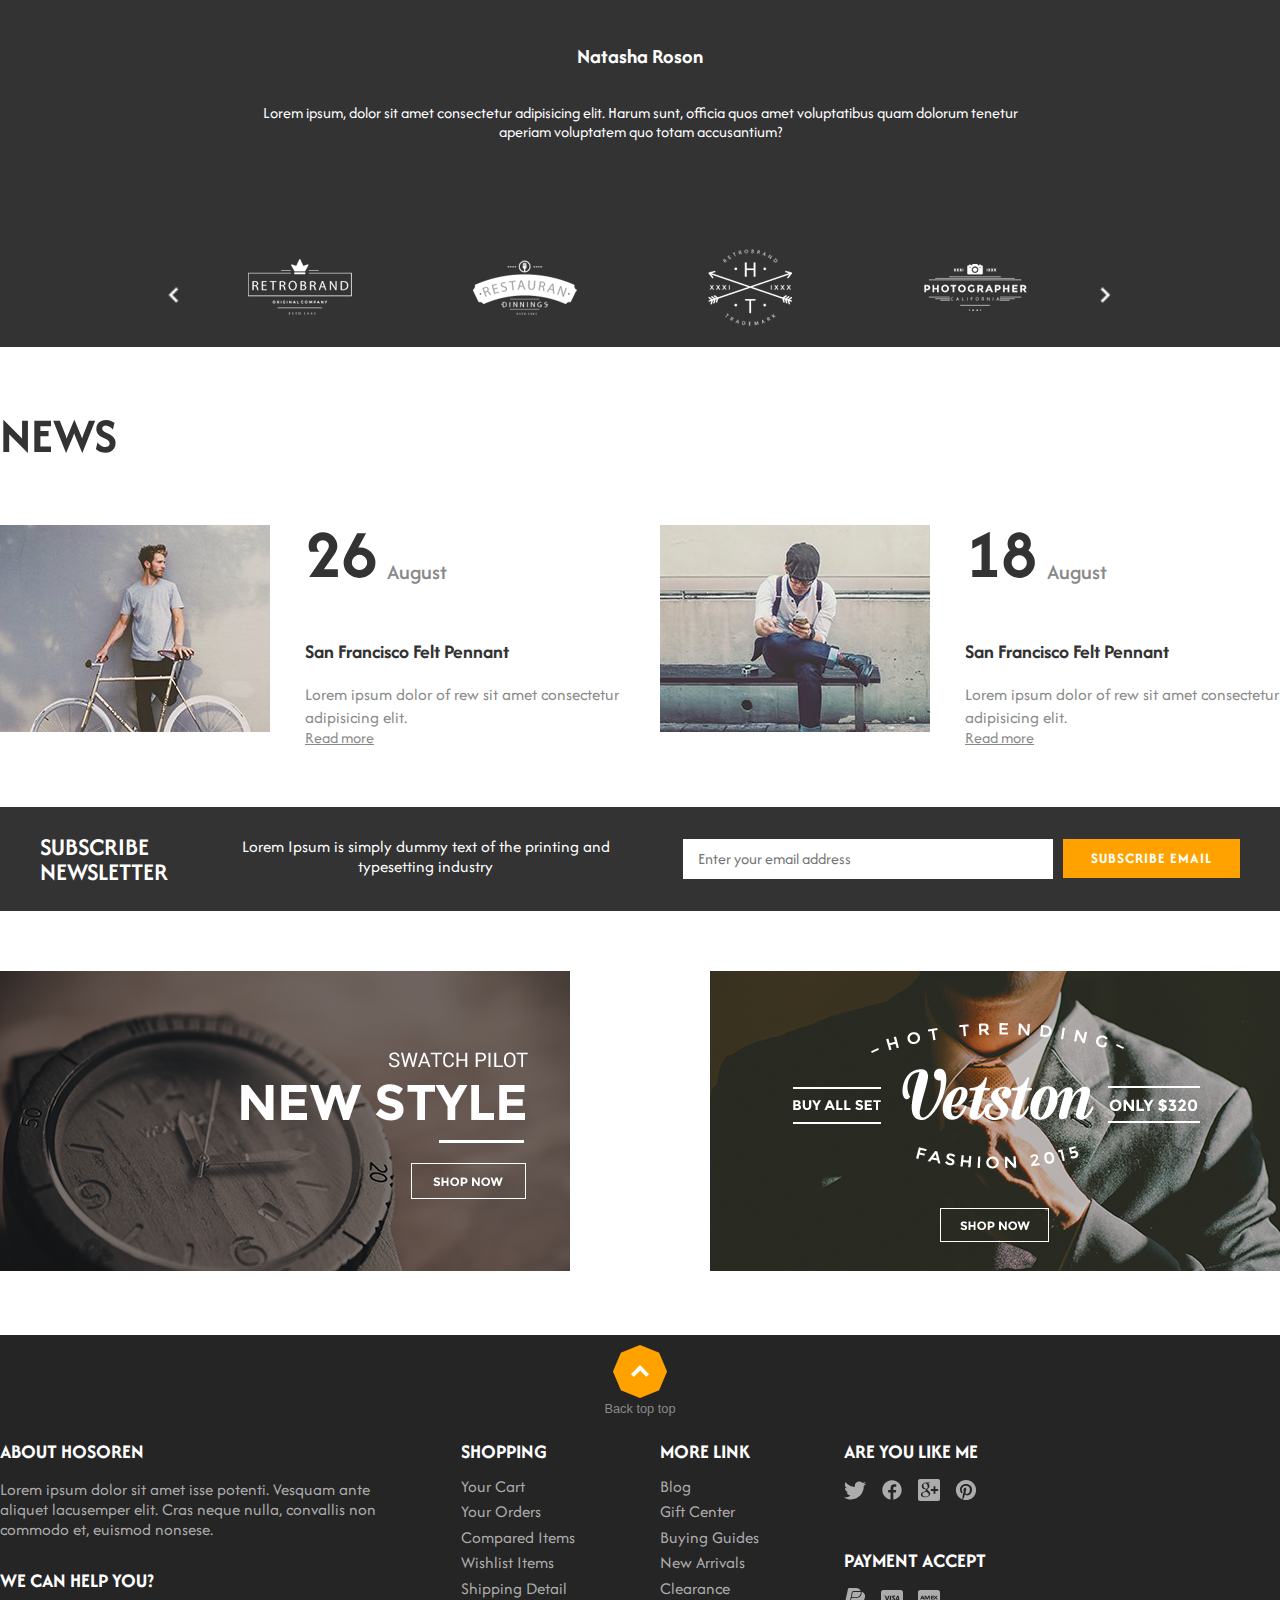
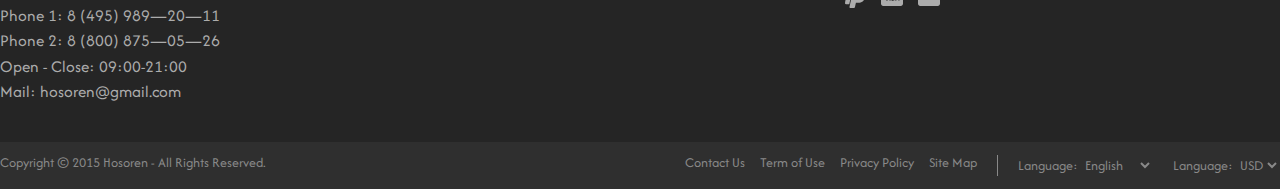
==== commit 5ae437cd: "Add slider carousel" ====
--- a/index.html
+++ b/index.html
@@ -7,6 +7,10 @@
     <link href="https://cdn.jsdelivr.net/npm/bootstrap-icons/font/bootstrap-icons.css" rel="stylesheet">
     <link href="https://cdnjs.cloudflare.com/ajax/libs/font-awesome/6.0.0-beta3/css/all.min.css" rel="stylesheet">    
     <link rel="stylesheet" href="index.css">
+    <script src="https://code.jquery.com/jquery-3.6.0.min.js"></script>
+    <script src="scripts/search.js" defer></script>
+    <script src="scripts/slider.js" defer></script>
+    <script src="scripts/customers-slider.js" defer></script>
     <title>Document</title>
 </head>
 <body>
@@ -68,12 +72,16 @@
                                     <li><a href="#">Sandals</a></li>
                                 </ul>
                             </li>
-                        </ul>                 
-                        <a href="#" class="search">
-                            <svg xmlns="http://www.w3.org/2000/svg" width="18" height="18" fill="currentColor" class="bi bi-search" viewBox="0 0 16 16">
-                                <path d="M11.742 10.344a6.5 6.5 0 1 0-1.397 1.398h-.001q.044.06.098.115l3.85 3.85a1 1 0 0 0 1.415-1.414l-3.85-3.85a1 1 0 0 0-.115-.1zM12 6.5a5.5 5.5 0 1 1-11 0 5.5 5.5 0 0 1 11 0"/>
-                            </svg>
-                        </a>
+                        </ul>
+                        <div class="search-container">
+                            <span class="search-icon">
+                                <svg xmlns="http://www.w3.org/2000/svg" width="18" height="18" fill="currentColor" class="bi bi-search" viewBox="0 0 16 16">
+                                    <path d="M11.742 10.344a6.5 6.5 0 1 0-1.397 1.398h-.001q.044.06.098.115l3.85 3.85a1 1 0 0 0 1.415-1.414l-3.85-3.85a1 1 0 0 0-.115-.1zM12 6.5a5.5 5.5 0 1 1-11 0 5.5 5.5 0 0 1 11 0"/>
+                                </svg>
+                            </span>
+                            <input type="text" id="search-bar" placeholder="Enter Name Product">
+                            <ul id="suggestions"></ul>
+                        </div>
                     </div>
                     <div class="user-tools">
                         <ul class="menu">
@@ -121,11 +129,39 @@
         </div>
 
         <div class="sliders">
-            <img src="images/sliders/4.jpg" alt="slide4">
-            <div class="overlay">
-                <p>What`s trending</p>
-                <h1>Look book<br>Fashion 2015</h1>
-                <button class="btn">View Now</button>
+            <div class="carousel-slide">
+                <div class="slider-item">
+                    <img src="images/sliders/1.jpg" alt="slide4">
+                    <div class="overlay">
+                        <p>The shoes for summer</p>
+                        <h1>Shoes Vans<br>$160.00</h1>
+                        <button class="btn">Shop Now</button>
+                    </div>
+                </div>                
+                <div class="slider-item">
+                    <img src="images/sliders/2.jpg" alt="slide4">
+                    <div class="overlay">
+                        <p>New fashion for winter</p>
+                        <h1>New Jacket<br>Only $60</h1>
+                        <button class="btn">Shop Now</button>
+                    </div>
+                </div>
+                <div class="slider-item">
+                    <img src="images/sliders/3.jpg" alt="slide4">
+                    <div class="overlay">
+                        <p>New t-shirt</p>
+                        <h1>Vintage Raglan</h1>
+                        <button class="btn">Shop Now</button>
+                    </div>
+                </div>
+                <div class="slider-item">
+                    <img src="images/sliders/4.jpg" alt="slide4">
+                    <div class="overlay">
+                        <p>What`s trending</p>
+                        <h1>Look book<br>Fashion 2015</h1>
+                        <button class="btn">View Now</button>
+                    </div>
+                </div>                
             </div>
         </div>
 
@@ -163,7 +199,7 @@
                         </div>
                     </div>                    
                     <div class="collection">
-                        <img src="images/collections/clothing/1.jpg" alt="">
+                        <a href="#"><img src="images/collections/clothing/1.jpg" alt=""></a>
                         <div class="description">
                             <a href="#" class="title">Goodale Rutledge Navy/White</a>
                             <span>Shirt</span>
@@ -171,7 +207,7 @@
                         </div>
                     </div>                                        
                     <div class="collection">
-                        <img src="images/collections/clothing/2.jpg" alt="">
+                        <a href="#"><img src="images/collections/clothing/2.jpg" alt=""></a>
                         <div class="description">
                             <a href="#" class="title">Gin Lane Greenport Cotton Shirt</a>
                             <span>Shirt</span>
@@ -179,7 +215,7 @@
                         </div>
                     </div>                                
                     <div class="collection dn">
-                        <img src="images/collections/clothing/3.jpg" alt="">
+                        <a href="#"><img src="images/collections/clothing/3.jpg" alt=""></a>
                         <div class="description">
                             <a href="#" class="title">Gin Lane Greenport Cotton Shirt</a>
                             <span>Shirt</span>
@@ -189,7 +225,7 @@
                 </div>
                 <div class="row-collection">                                                            
                     <div class="collection dn">
-                        <img src="images/collections/shoes/1.jpg" alt="">
+                        <a href="#"><img src="images/collections/shoes/1.jpg" alt=""></a>
                         <div class="description">
                             <a href="#" class="title">Gin Lane Greenport Cotton Shirt</a>
                             <span>Shirt</span>
@@ -197,7 +233,7 @@
                         </div>
                     </div>                                        
                     <div class="collection">
-                        <img src="images/collections/shoes/2.jpg" alt="">
+                        <a href="#"><img src="images/collections/shoes/2.jpg" alt=""></a>
                         <div class="description">
                             <a href="#" class="title">Goodale Rutledge Navy/White</a>
                             <span>Shirt</span>
@@ -205,7 +241,7 @@
                         </div>
                     </div>                                        
                     <div class="collection">
-                        <img src="images/collections/shoes/3.jpg" alt="">
+                        <a href="#"><img src="images/collections/shoes/3.jpg" alt=""></a>
                         <div class="description">
                             <a href="#" class="title">Gin Lane Greenport Cotton Shirt</a>
                             <span>Shirt</span>
@@ -231,15 +267,16 @@
                         </div>
                     </div>
                     <div class="collection">
-                        <img src="images/collections/accessories/1.jpg" alt="">
+                        <a href="#"><img src="images/collections/accessories/1.jpg" alt=""></a>
                         <div class="description">
                             <a href="#" class="title">Gin Lane Greenport Cotton Shirt</a>
                             <span>Shirt</span>
                             <p class="price">$80</p>
                         </div>
                     </div>
-                    <div class="collection">
-                        <img src="images/collections/accessories/2.jpg" alt="">
+                    
+                    <div class="collection">
+                        <a href="#"><img src="images/collections/accessories/2.jpg" alt=""></a>
                         <div class="description">
                             <a href="#" class="title">Goodale Rutledge Navy/White</a>
                             <span>Shirt</span>
@@ -247,7 +284,7 @@
                         </div>
                     </div>
                     <div class="collection dn">
-                        <img src="images/collections/accessories/3.jpg" alt="">
+                        <a href="#"><img src="images/collections/accessories/3.jpg" alt=""></a>
                         <div class="description">
                             <a href="#" class="title">Gin Lane Greenport Cotton Shirt</a>
                             <span>Shirt</span>
@@ -389,18 +426,35 @@
                         <p class="customer-text">Lorem ipsum, dolor sit amet consectetur adipisicing elit. Harum sunt, officia quos amet voluptatibus quam dolorum tenetur aperiam voluptatem quo totam accusantium?</p>
                     </div>
                     <div class="customer-images">
-                        <div class="customer-image">
-                            <img src="images/collections/customer/brand-1.png" alt="">
-                        </div>
-                        <div class="customer-image">
-                            <img src="images/collections/customer/brand-2.png" alt="">
-                        </div>
-                        <div class="customer-image">
-                            <img src="images/collections/customer/brand-3.png" alt="">
-                        </div>
-                        <div class="customer-image">
-                            <img src="images/collections/customer/brand-4.png" alt="">
-                        </div>
+                        <div class="customer-slider-wrapper">
+                            <div class="customer-image">
+                                <img src="images/collections/customer/brand-1.png" alt="">
+                            </div>
+                            <div class="customer-image">
+                                <img src="images/collections/customer/brand-2.png" alt="">
+                            </div>
+                            <div class="customer-image">
+                                <img src="images/collections/customer/brand-3.png" alt="">
+                            </div>
+                            <div class="customer-image">
+                                <img src="images/collections/customer/brand-4.png" alt="">
+                            </div>
+                            <div class="customer-image">
+                                <img src="images/collections/customer/brand-1.png" alt="">
+                            </div>
+                            <div class="customer-image">
+                                <img src="images/collections/customer/brand-2.png" alt="">
+                            </div>
+                            <div class="customer-image">
+                                <img src="images/collections/customer/brand-3.png" alt="">
+                            </div>
+                            <div class="customer-image">
+                                <img src="images/collections/customer/brand-4.png" alt="">
+                            </div>
+                        </div>
+
+                        <span class="arrow prev"><img src="images/arrows/prev-arrow.png"/></span>
+                        <span class="arrow next"><img src="images/arrows/next-arrow.png"/></span>
                     </div>
                 </div>
             </div>
@@ -412,7 +466,7 @@
                     <h2>News</h2>
                     <div class="content-calendar">
                         <div class="calendar-item">
-                            <img src="images/posts/1.jpg" alt="">
+                            <a href="#"><img src="images/posts/1.jpg" alt=""></a>
                             <div class="calendar-info">
                                 <div class="date">
                                     <h2>26</h2>
@@ -426,7 +480,7 @@
                             </div>
                         </div>
                         <div class="calendar-item">
-                            <img src="images/posts/2.jpg" alt="">
+                            <a href="#"><img src="images/posts/2.jpg" alt=""></a>
                             <div class="calendar-info">
                                 <div class="date">
                                     <h2>18</h2>
--- a/index.css
+++ b/index.css
@@ -6,6 +6,8 @@
 @import '/styles/collections.css';
 @import '/styles/sections.css';
 @import '/styles/footer.css';
+@import '/styles/searchJS.css';
+@import '/styles/customers.css';
 
 html {
     overflow-x: hidden;
@@ -63,51 +65,6 @@
     border-top: 1px solid #e1e1e1;
 }
 
-.customer {
-    color: #fff;
-    background-color: #333333;    
-}
-
-.customer-content {
-    display: flex;
-    flex-direction: column;
-    row-gap: 70px;
-}
-
-.customer-text {
-    display: flex;
-    flex-direction: column;
-    align-items: center;    
-}
-
-.customer-images {
-    display: flex;
-    flex-direction: row;
-    justify-content: space-between;
-    margin: 0 65px 30px;
-}
-
-.customer-title {
-    text-transform: uppercase;
-    font-weight: bold;
-    font-size: 50px; 
-    margin-top: 45px;   
-}
-
-.customer-name {
-    font-weight: bold;
-    font-size: 21px;
-    margin-bottom: 10px;
-}
-
-.customer-text {
-    text-align: center;
-    margin-left: auto;
-    margin-right: auto;
-    max-width: 800px;
-    padding: 10px 20px;
-}
-
 .news {
     display: flex;
     flex-direction: column;
@@ -176,7 +133,7 @@
 
 .calendar-description {
     display: flex;
-    flex-direction: column;    
+    flex-direction: column;     
 }
 
 .calendar-description p {
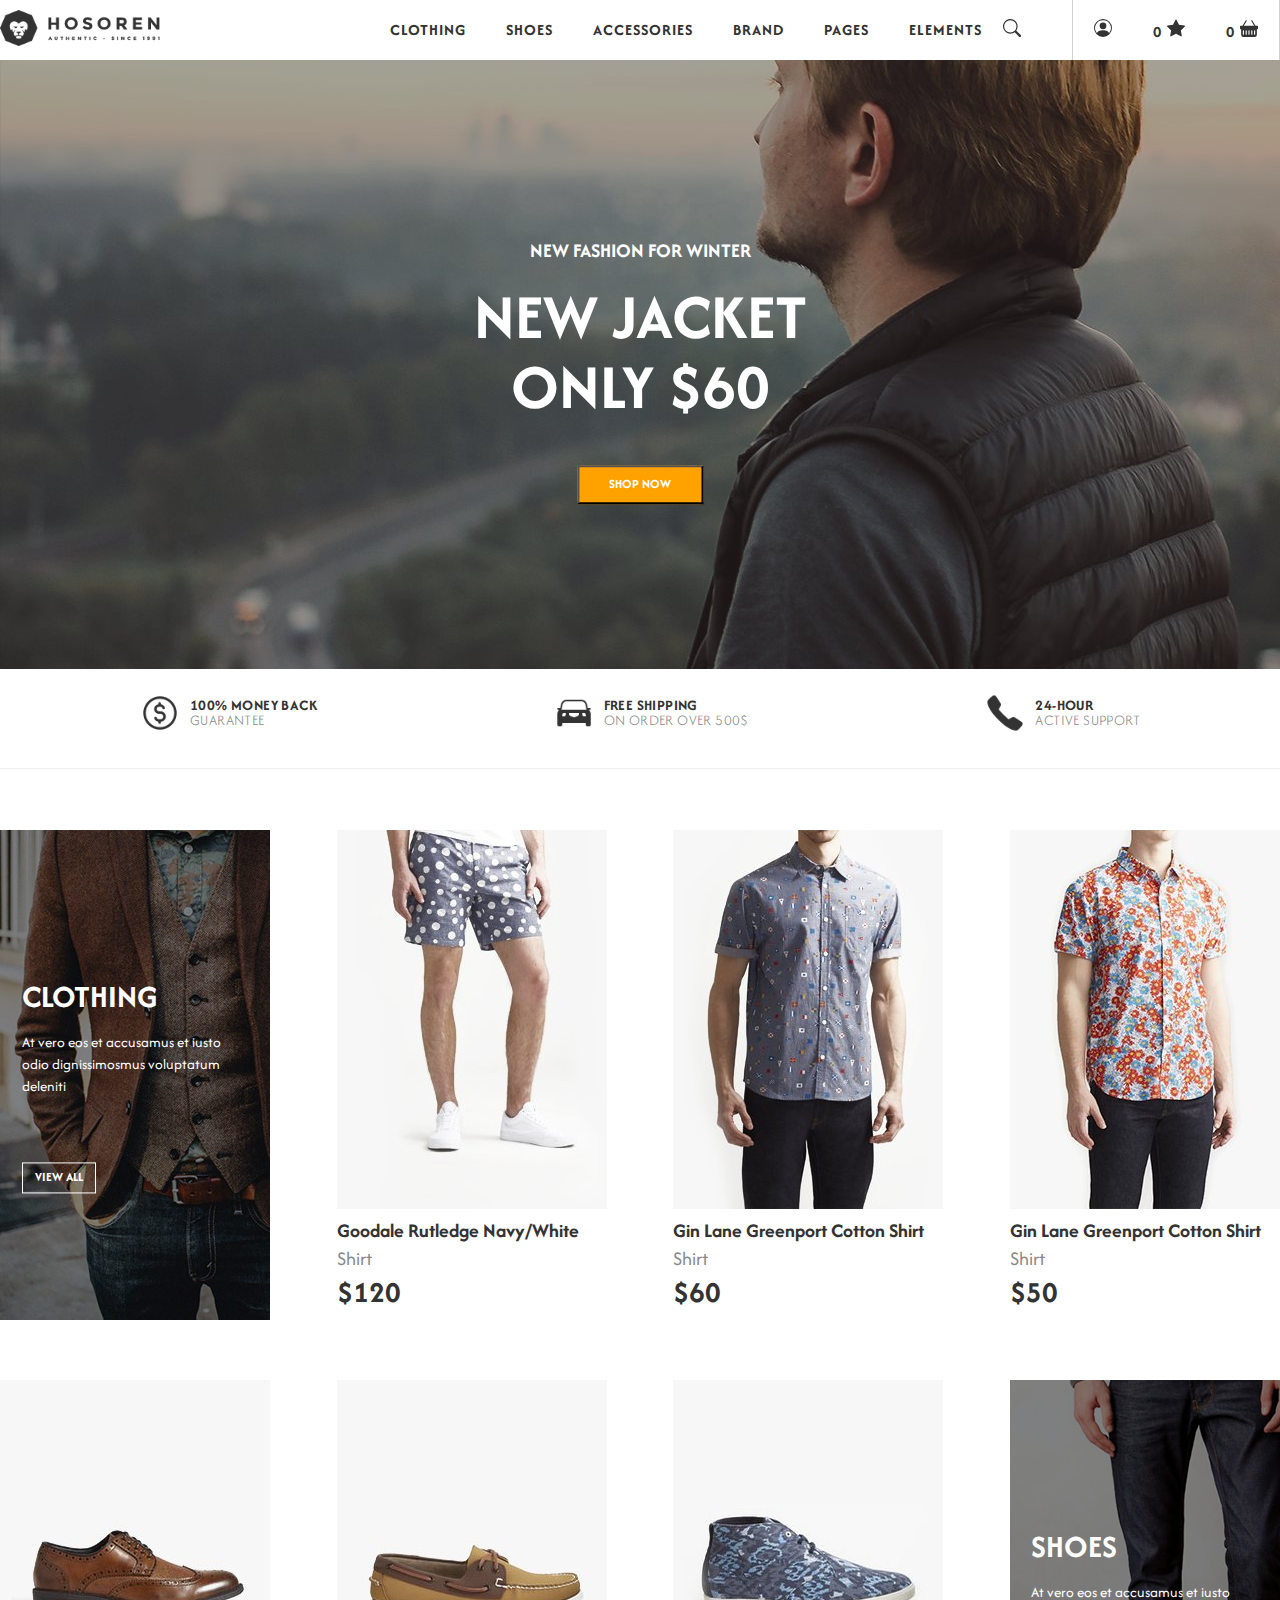
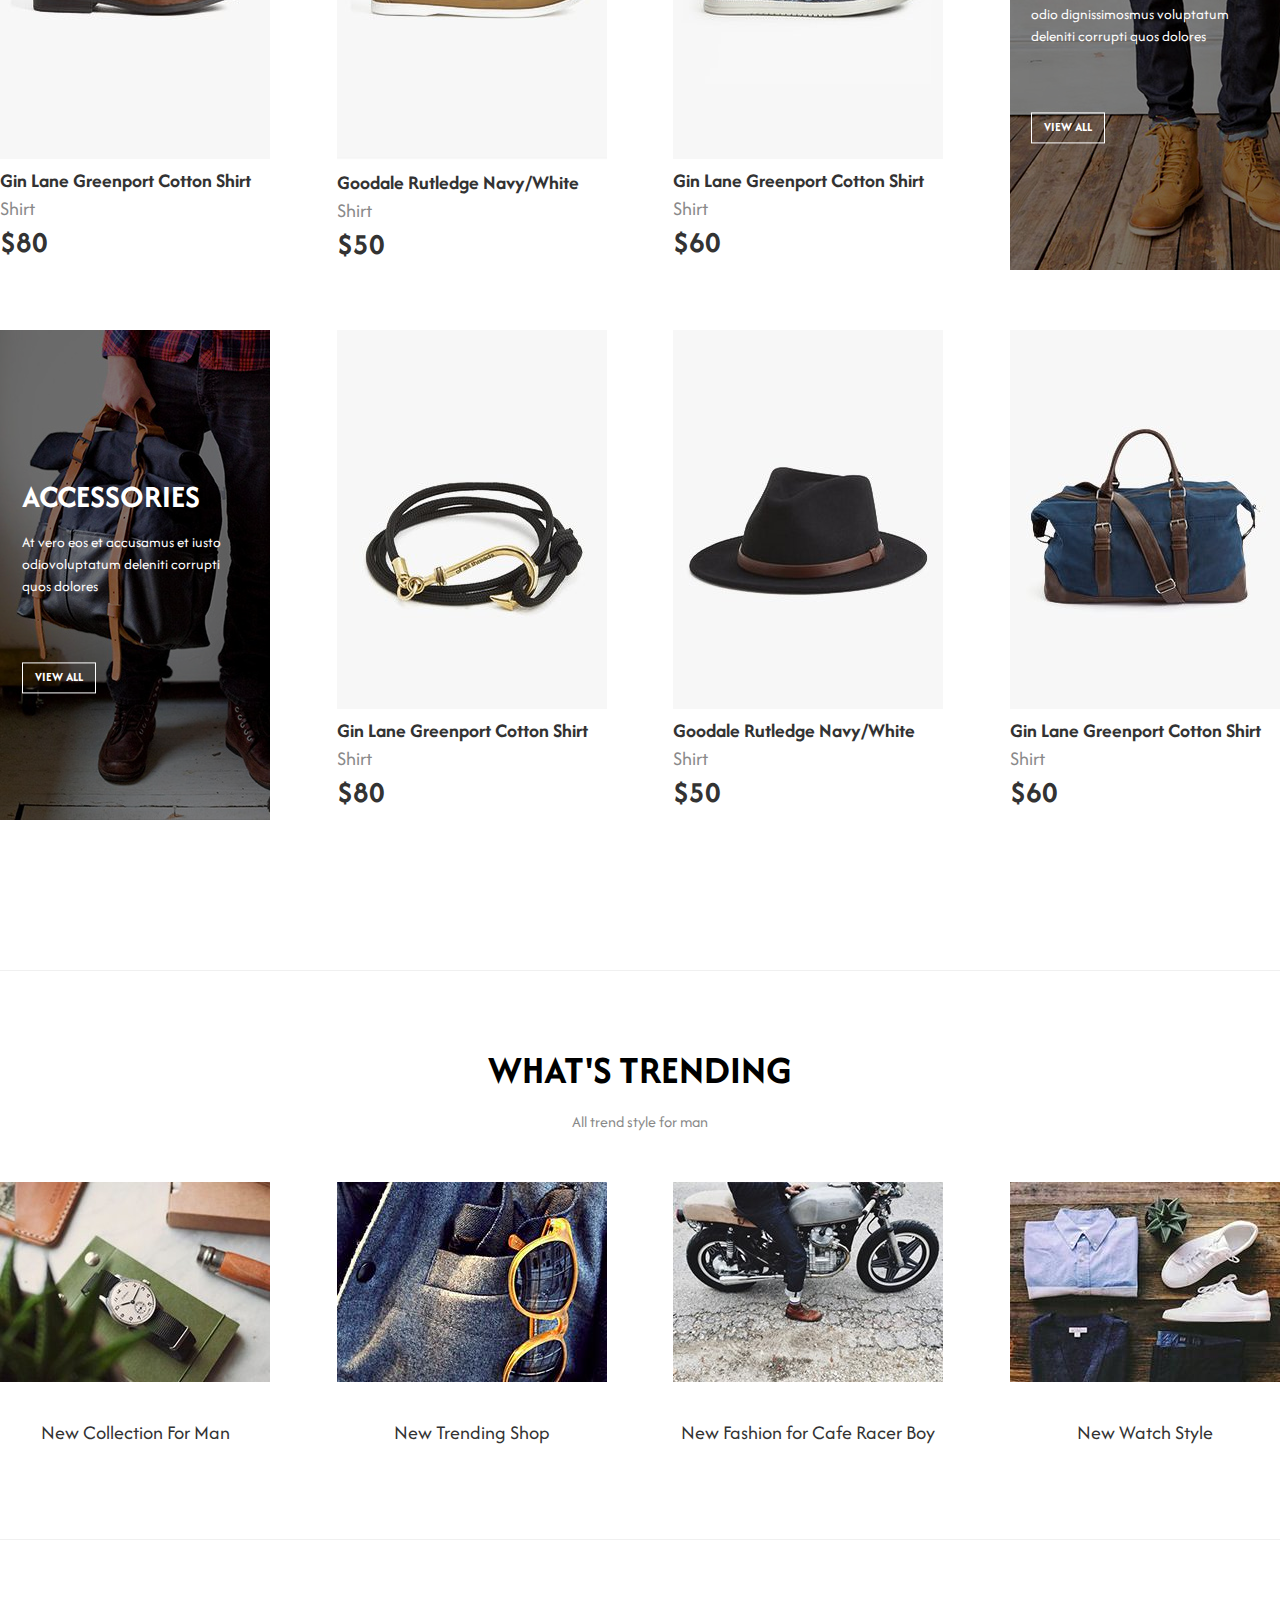
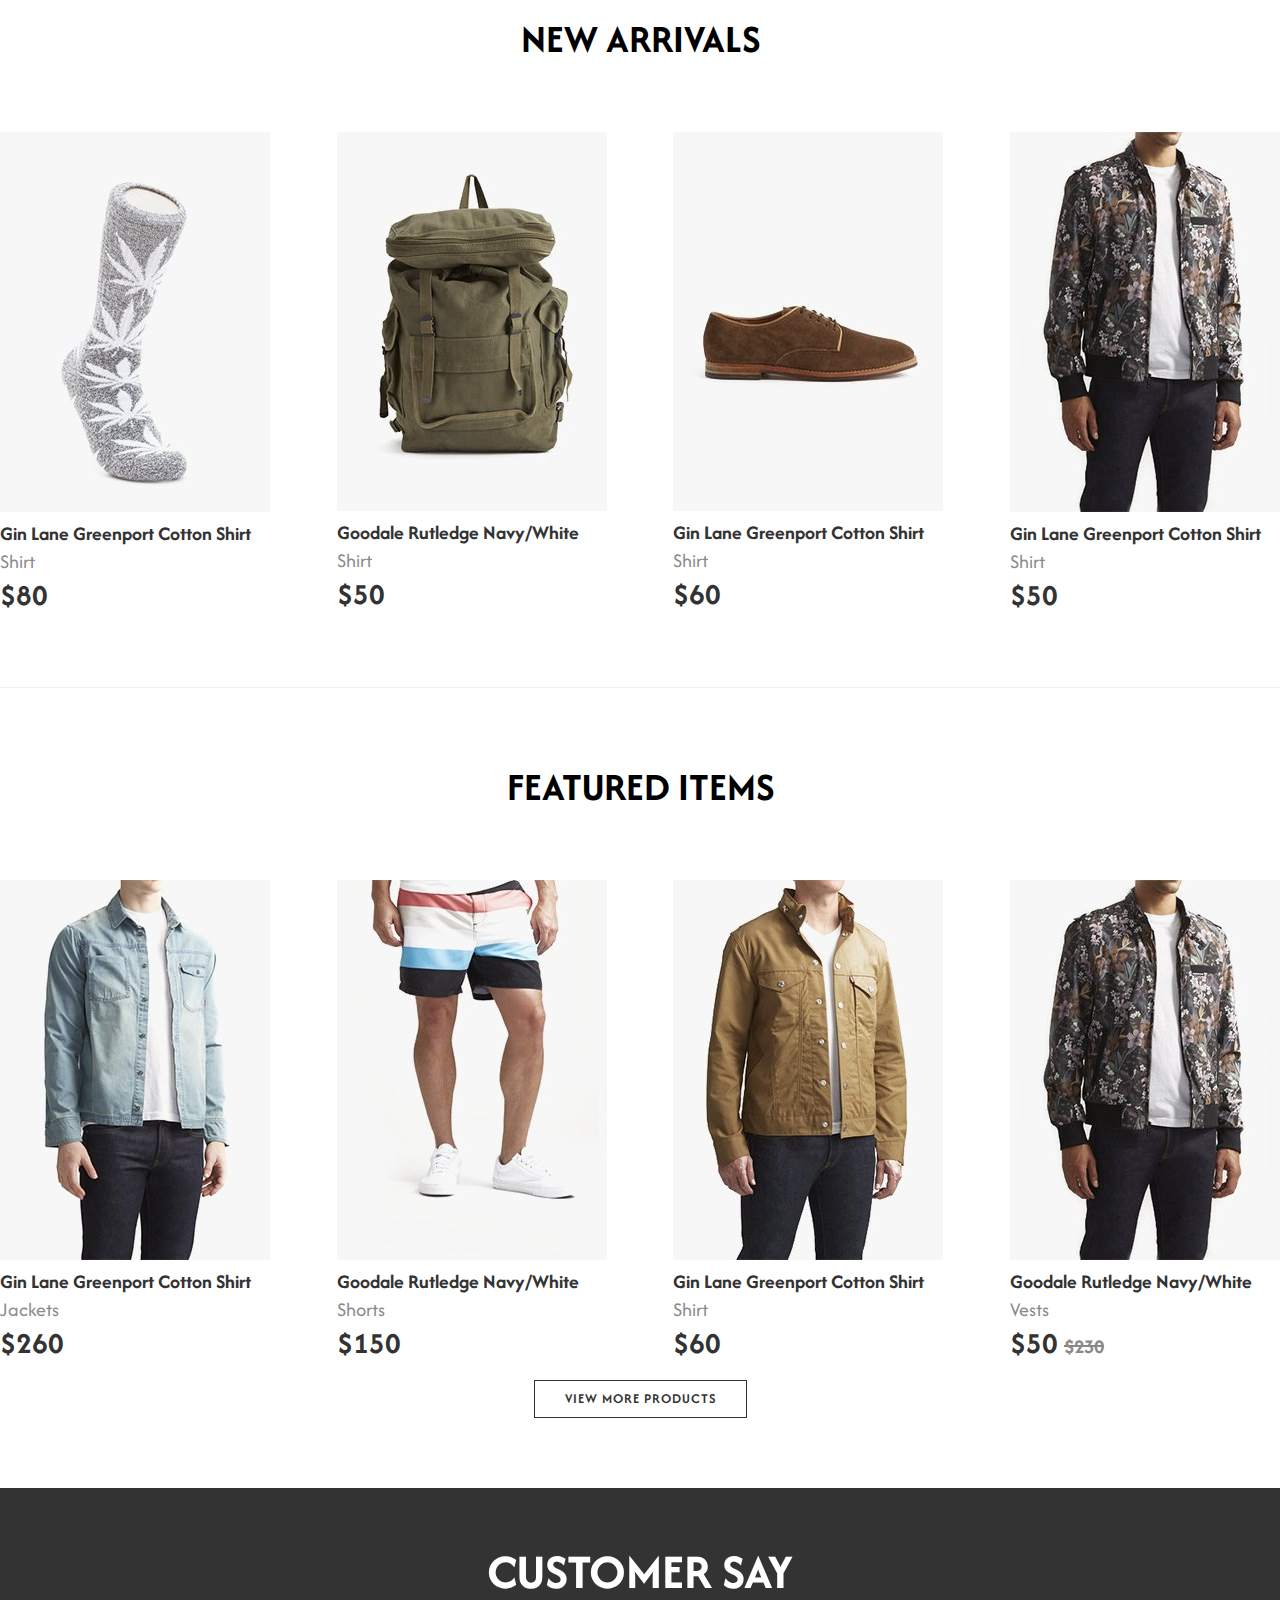
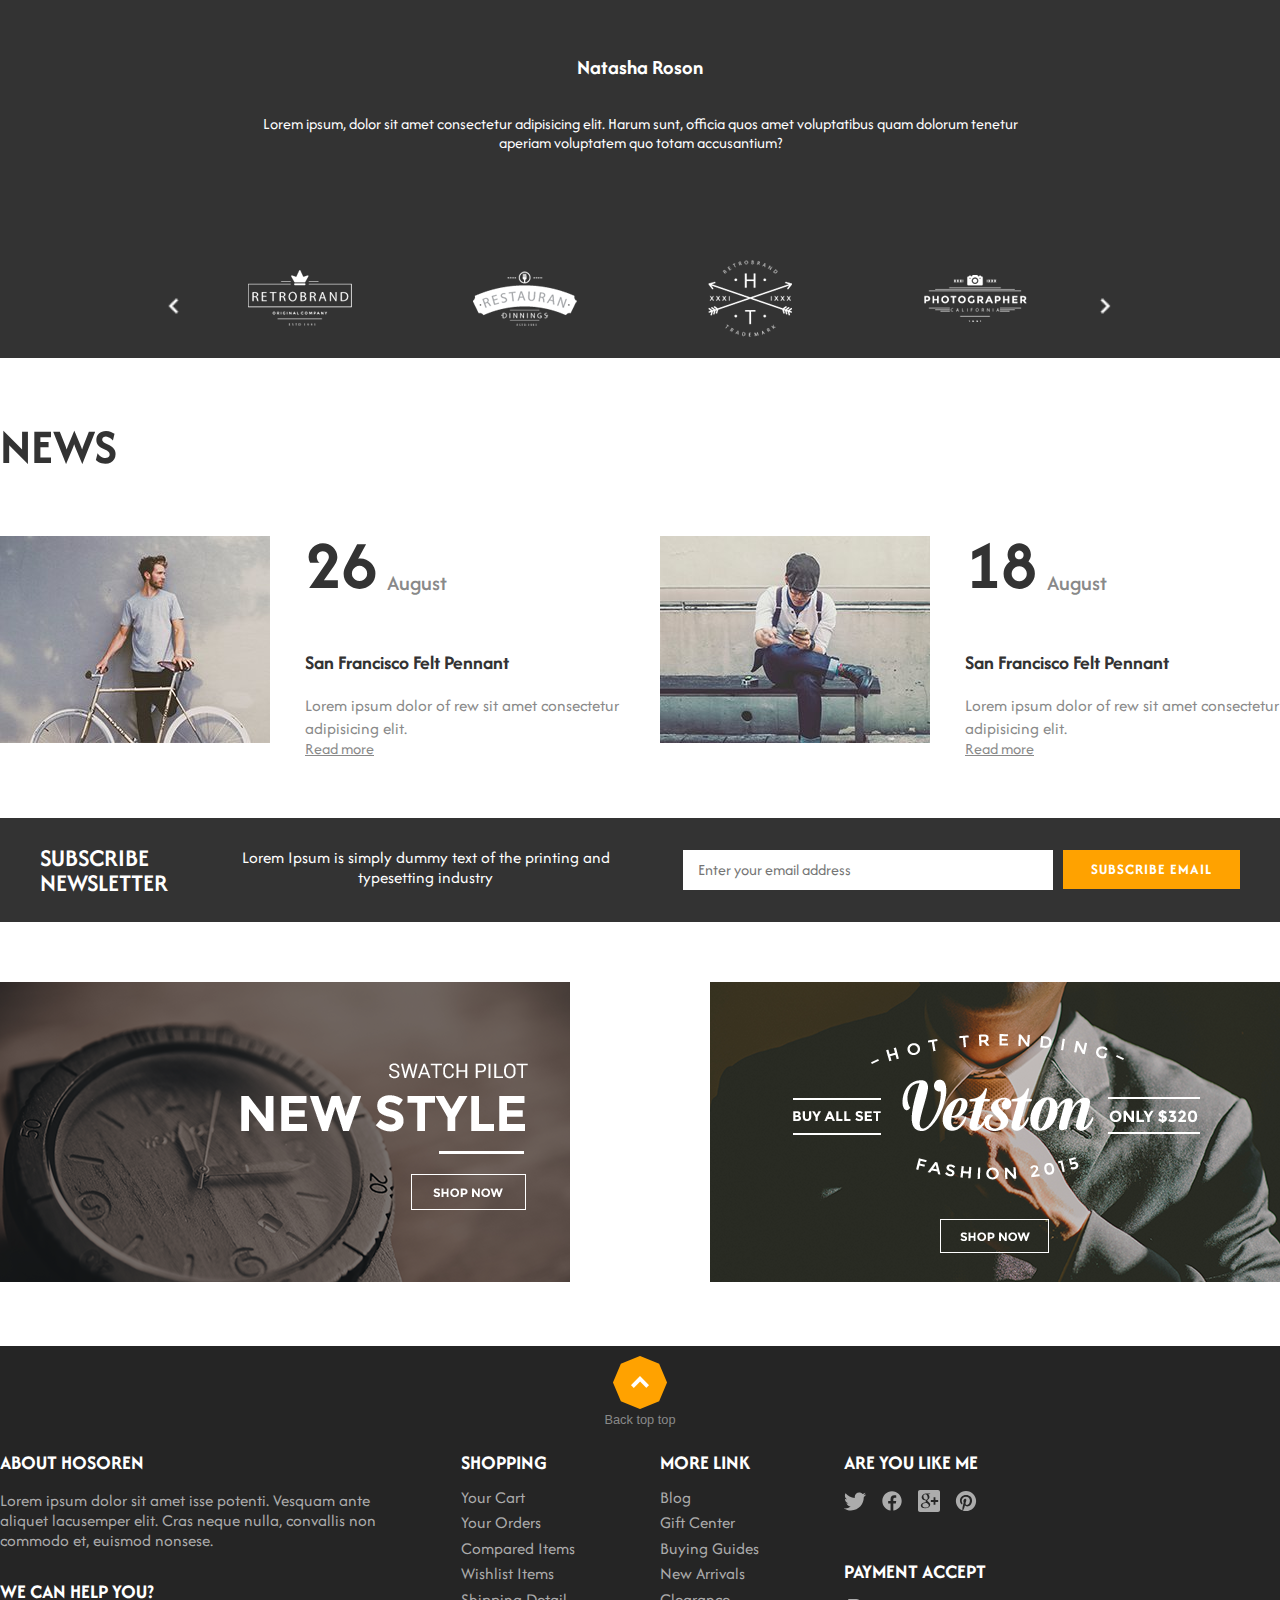
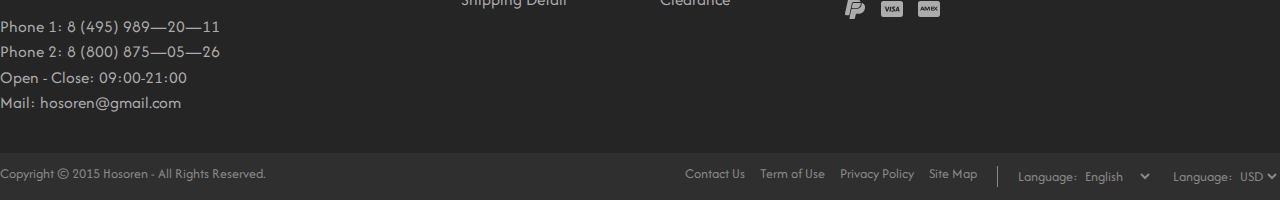
==== commit b4eb0294: "Update functions" ====
--- a/index.html
+++ b/index.html
@@ -7,11 +7,15 @@
     <link href="https://cdn.jsdelivr.net/npm/bootstrap-icons/font/bootstrap-icons.css" rel="stylesheet">
     <link href="https://cdnjs.cloudflare.com/ajax/libs/font-awesome/6.0.0-beta3/css/all.min.css" rel="stylesheet">    
     <link rel="stylesheet" href="index.css">
+    <link rel="shortcut icon" href="/images/icon.jpg" type="image/x-icon">
     <script src="https://code.jquery.com/jquery-3.6.0.min.js"></script>
-    <script src="scripts/search.js" defer></script>
+    <script src="scripts/search.js" defer type="module"></script>
     <script src="scripts/slider.js" defer></script>
     <script src="scripts/customers-slider.js" defer></script>
-    <title>Document</title>
+    <script src="scripts/counter.js" defer></script>
+    <script type="module" src="./path/to/your/script.js" defer></script>
+
+    <title>Hosoren | Online Shop</title>
 </head>
 <body>
     
@@ -43,33 +47,45 @@
                             <li class="menu-item">
                                 <a href="#">ACCESSORIES</a>
                                 <ul class="dropdown">
-                                    <li><a href="#">Sneakers</a></li>
-                                    <li><a href="#">Boots</a></li>
-                                    <li><a href="#">Sandals</a></li>
+                                    <li><a href="#">Watches</a></li>
+                                    <li><a href="#">Bags</a></li>
+                                    <li><a href="#">Hats</a></li>
+                                    <li><a href="#">Gloves</a></li>
+                                    <li><a href="#">Jewelry</a></li>
                                 </ul>
                             </li>
                             <li class="menu-item">
                                 <a href="#">BRAND</a>
                                 <ul class="dropdown">
-                                    <li><a href="#">Sneakers</a></li>
-                                    <li><a href="#">Boots</a></li>
-                                    <li><a href="#">Sandals</a></li>
+                                    <li><a href="#">Adidas</a></li>
+                                    <li><a href="#">Nike</a></li>
+                                    <li><a href="#">Puma</a></li>
+                                    <li><a href="#">Reebok</a></li>
+                                    <li><a href="#">Under Armour</a></li>
+                                    <li><a href="#">New Balance</a></li>
+                                    <li><a href="#">ASICS</a></li>
+                                    <li><a href="#">Fila</a></li>
+                                    <li><a href="#">Converse</a></li>
+                                    <li><a href="#">Vans</a></li>
                                 </ul>
                             </li>
                             <li class="menu-item">
                                 <a href="#">PAGES</a>
                                 <ul class="dropdown">
-                                    <li><a href="#">Sneakers</a></li>
-                                    <li><a href="#">Boots</a></li>
-                                    <li><a href="#">Sandals</a></li>
+                                    <li><a href="#">Home</a></li>
+                                    <li><a href="#">About Us</a></li>
+                                    <li><a href="#">Services</a></li>
+                                    <li><a href="#">Blog</a></li>
                                 </ul>
                             </li>
                             <li class="menu-item">
                                 <a href="#">ELEMENTS</a>
                                 <ul class="dropdown">
-                                    <li><a href="#">Sneakers</a></li>
-                                    <li><a href="#">Boots</a></li>
-                                    <li><a href="#">Sandals</a></li>
+                                    <li><a href="#">Wishlist</a></li>
+                                    <li><a href="#">Rating Stars</a></li>
+                                    <li><a href="#">Newsletter Signup</a></li>
+                                    <li><a href="#">Pagination</a></li>
+                                    <li><a href="#">Product Filters</a></li>
                                 </ul>
                             </li>
                         </ul>
@@ -79,48 +95,41 @@
                                     <path d="M11.742 10.344a6.5 6.5 0 1 0-1.397 1.398h-.001q.044.06.098.115l3.85 3.85a1 1 0 0 0 1.415-1.414l-3.85-3.85a1 1 0 0 0-.115-.1zM12 6.5a5.5 5.5 0 1 1-11 0 5.5 5.5 0 0 1 11 0"/>
                                 </svg>
                             </span>
-                            <input type="text" id="search-bar" placeholder="Enter Name Product">
+                            <input type="text" id="search-bar" placeholder="Enter Name Product" autocomplete="off">                            
                             <ul id="suggestions"></ul>
                         </div>
                     </div>
                     <div class="user-tools">
                         <ul class="menu">
-                            <li class="menu-item">
+                            <li class="menu-item">                                
                                 <a href="#">
                                     <svg xmlns="http://www.w3.org/2000/svg" width="18" height="18" fill="currentColor" class="bi bi-person-circle" viewBox="0 0 16 16">
                                         <path d="M11 6a3 3 0 1 1-6 0 3 3 0 0 1 6 0"/>
                                         <path fill-rule="evenodd" d="M0 8a8 8 0 1 1 16 0A8 8 0 0 1 0 8m8-7a7 7 0 0 0-5.468 11.37C3.242 11.226 4.805 10 8 10s4.757 1.225 5.468 2.37A7 7 0 0 0 8 1"/>
-                                    </svg>
-                                </a>
+                                    </svg>                                    
+                                </a>                                
                                 <ul class="dropdown">
-                                    <li><a href="#">T-shirts</a></li>
-                                    <li><a href="#">Jackets</a></li>
-                                    <li><a href="#">Jeans</a></li>
+                                    <li><a href="#">My Profile</a></li>
+                                    <li><a href="#">Order History</a></li>
+                                    <li><a href="#">Support</a></li>
+                                    <li><a href="#">Logout</a></li>
                                 </ul>
                             </li>
                             <li class="menu-item">
                                 <a href="#">
+                                    <span id="favourite-counter">0</span>
                                     <svg xmlns="http://www.w3.org/2000/svg" width="18" height="18" fill="currentColor" class="bi bi-star-fill" viewBox="0 0 16 16">
                                         <path d="M3.612 15.443c-.386.198-.824-.149-.746-.592l.83-4.73L.173 6.765c-.329-.314-.158-.888.283-.95l4.898-.696L7.538.792c.197-.39.73-.39.927 0l2.184 4.327 4.898.696c.441.062.612.636.282.95l-3.522 3.356.83 4.73c.078.443-.36.79-.746.592L8 13.187l-4.389 2.256z"/>
                                     </svg>
                                 </a>
-                                <ul class="dropdown">
-                                    <li><a href="#">T-shirts</a></li>
-                                    <li><a href="#">Jackets</a></li>
-                                    <li><a href="#">Jeans</a></li>
-                                </ul>
                             </li>
                             <li class="menu-item">
-                                <a href="#">
+                                <a href="#">                                    
+                                    <span id="cart-counter">0</span>
                                     <svg xmlns="http://www.w3.org/2000/svg" width="18" height="18" fill="currentColor" class="bi bi-basket-fill" viewBox="0 0 16 16">
                                         <path d="M5.071 1.243a.5.5 0 0 1 .858.514L3.383 6h9.234L10.07 1.757a.5.5 0 1 1 .858-.514L13.783 6H15.5a.5.5 0 0 1 .5.5v2a.5.5 0 0 1-.5.5H15v5a2 2 0 0 1-2 2H3a2 2 0 0 1-2-2V9H.5a.5.5 0 0 1-.5-.5v-2A.5.5 0 0 1 .5 6h1.717zM3.5 10.5a.5.5 0 1 0-1 0v3a.5.5 0 0 0 1 0zm2.5 0a.5.5 0 1 0-1 0v3a.5.5 0 0 0 1 0zm2.5 0a.5.5 0 1 0-1 0v3a.5.5 0 0 0 1 0zm2.5 0a.5.5 0 1 0-1 0v3a.5.5 0 0 0 1 0zm2.5 0a.5.5 0 1 0-1 0v3a.5.5 0 0 0 1 0z"/>
                                     </svg>
                                 </a>
-                                <ul class="dropdown">
-                                    <li><a href="#">T-shirts</a></li>
-                                    <li><a href="#">Jackets</a></li>
-                                    <li><a href="#">Jeans</a></li>
-                                </ul>
                             </li>
                         </ul>
                     </div>
@@ -205,6 +214,20 @@
                             <span>Shirt</span>
                             <p class="price">$120</p>
                         </div>
+                        <div class="add-to-cart" id="add-to-cart-button">
+                            <div class="tools-container">
+                                <div class="add-to-cart-btn">                                    
+                                    <svg xmlns="http://www.w3.org/2000/svg" width="18" height="18" fill="currentColor" class="bi bi-basket-fill" viewBox="0 0 16 16">
+                                        <path d="M5.071 1.243a.5.5 0 0 1 .858.514L3.383 6h9.234L10.07 1.757a.5.5 0 1 1 .858-.514L13.783 6H15.5a.5.5 0 0 1 .5.5v2a.5.5 0 0 1-.5.5H15v5a2 2 0 0 1-2 2H3a2 2 0 0 1-2-2V9H.5a.5.5 0 0 1-.5-.5v-2A.5.5 0 0 1 .5 6h1.717zM3.5 10.5a.5.5 0 1 0-1 0v3a.5.5 0 0 0 1 0zm2.5 0a.5.5 0 1 0-1 0v3a.5.5 0 0 0 1 0zm2.5 0a.5.5 0 1 0-1 0v3a.5.5 0 0 0 1 0zm2.5 0a.5.5 0 1 0-1 0v3a.5.5 0 0 0 1 0zm2.5 0a.5.5 0 1 0-1 0v3a.5.5 0 0 0 1 0z"/>
+                                    </svg>                                    
+                                </div>
+                                <div class="add-to-favourite-list">
+                                    <svg xmlns="http://www.w3.org/2000/svg" width="18" height="18" fill="currentColor" class="bi bi-star-fill" viewBox="0 0 16 16">
+                                        <path d="M3.612 15.443c-.386.198-.824-.149-.746-.592l.83-4.73L.173 6.765c-.329-.314-.158-.888.283-.95l4.898-.696L7.538.792c.197-.39.73-.39.927 0l2.184 4.327 4.898.696c.441.062.612.636.282.95l-3.522 3.356.83 4.73c.078.443-.36.79-.746.592L8 13.187l-4.389 2.256z"/>
+                                    </svg>
+                                </div>
+                            </div>
+                        </div>
                     </div>                                        
                     <div class="collection">
                         <a href="#"><img src="images/collections/clothing/2.jpg" alt=""></a>
@@ -212,6 +235,20 @@
                             <a href="#" class="title">Gin Lane Greenport Cotton Shirt</a>
                             <span>Shirt</span>
                             <p class="price">$60</p>
+                        </div>
+                        <div class="add-to-cart" id="add-to-cart-button">
+                            <div class="tools-container">
+                                <div class="add-to-cart-btn">
+                                    <svg xmlns="http://www.w3.org/2000/svg" width="18" height="18" fill="currentColor" class="bi bi-basket-fill" viewBox="0 0 16 16">
+                                        <path d="M5.071 1.243a.5.5 0 0 1 .858.514L3.383 6h9.234L10.07 1.757a.5.5 0 1 1 .858-.514L13.783 6H15.5a.5.5 0 0 1 .5.5v2a.5.5 0 0 1-.5.5H15v5a2 2 0 0 1-2 2H3a2 2 0 0 1-2-2V9H.5a.5.5 0 0 1-.5-.5v-2A.5.5 0 0 1 .5 6h1.717zM3.5 10.5a.5.5 0 1 0-1 0v3a.5.5 0 0 0 1 0zm2.5 0a.5.5 0 1 0-1 0v3a.5.5 0 0 0 1 0zm2.5 0a.5.5 0 1 0-1 0v3a.5.5 0 0 0 1 0zm2.5 0a.5.5 0 1 0-1 0v3a.5.5 0 0 0 1 0zm2.5 0a.5.5 0 1 0-1 0v3a.5.5 0 0 0 1 0z"/>
+                                    </svg>
+                                </div>
+                                <div class="add-to-favourite-list">
+                                    <svg xmlns="http://www.w3.org/2000/svg" width="18" height="18" fill="currentColor" class="bi bi-star-fill" viewBox="0 0 16 16">
+                                        <path d="M3.612 15.443c-.386.198-.824-.149-.746-.592l.83-4.73L.173 6.765c-.329-.314-.158-.888.283-.95l4.898-.696L7.538.792c.197-.39.73-.39.927 0l2.184 4.327 4.898.696c.441.062.612.636.282.95l-3.522 3.356.83 4.73c.078.443-.36.79-.746.592L8 13.187l-4.389 2.256z"/>
+                                    </svg>
+                                </div>
+                            </div>
                         </div>
                     </div>                                
                     <div class="collection dn">
@@ -221,6 +258,20 @@
                             <span>Shirt</span>
                             <p class="price">$50</p>
                         </div>
+                        <div class="add-to-cart" id="add-to-cart-button">
+                            <div class="tools-container">
+                                <div class="add-to-cart-btn">
+                                    <svg xmlns="http://www.w3.org/2000/svg" width="18" height="18" fill="currentColor" class="bi bi-basket-fill" viewBox="0 0 16 16">
+                                        <path d="M5.071 1.243a.5.5 0 0 1 .858.514L3.383 6h9.234L10.07 1.757a.5.5 0 1 1 .858-.514L13.783 6H15.5a.5.5 0 0 1 .5.5v2a.5.5 0 0 1-.5.5H15v5a2 2 0 0 1-2 2H3a2 2 0 0 1-2-2V9H.5a.5.5 0 0 1-.5-.5v-2A.5.5 0 0 1 .5 6h1.717zM3.5 10.5a.5.5 0 1 0-1 0v3a.5.5 0 0 0 1 0zm2.5 0a.5.5 0 1 0-1 0v3a.5.5 0 0 0 1 0zm2.5 0a.5.5 0 1 0-1 0v3a.5.5 0 0 0 1 0zm2.5 0a.5.5 0 1 0-1 0v3a.5.5 0 0 0 1 0zm2.5 0a.5.5 0 1 0-1 0v3a.5.5 0 0 0 1 0z"/>
+                                    </svg>
+                                </div>
+                                <div class="add-to-favourite-list">
+                                    <svg xmlns="http://www.w3.org/2000/svg" width="18" height="18" fill="currentColor" class="bi bi-star-fill" viewBox="0 0 16 16">
+                                        <path d="M3.612 15.443c-.386.198-.824-.149-.746-.592l.83-4.73L.173 6.765c-.329-.314-.158-.888.283-.95l4.898-.696L7.538.792c.197-.39.73-.39.927 0l2.184 4.327 4.898.696c.441.062.612.636.282.95l-3.522 3.356.83 4.73c.078.443-.36.79-.746.592L8 13.187l-4.389 2.256z"/>
+                                    </svg>
+                                </div>
+                            </div>
+                        </div>
                     </div>                    
                 </div>
                 <div class="row-collection">                                                            
@@ -231,6 +282,20 @@
                             <span>Shirt</span>
                             <p class="price">$80</p>
                         </div>
+                        <div class="add-to-cart" id="add-to-cart-button">
+                            <div class="tools-container">
+                                <div class="add-to-cart-btn">
+                                    <svg xmlns="http://www.w3.org/2000/svg" width="18" height="18" fill="currentColor" class="bi bi-basket-fill" viewBox="0 0 16 16">
+                                        <path d="M5.071 1.243a.5.5 0 0 1 .858.514L3.383 6h9.234L10.07 1.757a.5.5 0 1 1 .858-.514L13.783 6H15.5a.5.5 0 0 1 .5.5v2a.5.5 0 0 1-.5.5H15v5a2 2 0 0 1-2 2H3a2 2 0 0 1-2-2V9H.5a.5.5 0 0 1-.5-.5v-2A.5.5 0 0 1 .5 6h1.717zM3.5 10.5a.5.5 0 1 0-1 0v3a.5.5 0 0 0 1 0zm2.5 0a.5.5 0 1 0-1 0v3a.5.5 0 0 0 1 0zm2.5 0a.5.5 0 1 0-1 0v3a.5.5 0 0 0 1 0zm2.5 0a.5.5 0 1 0-1 0v3a.5.5 0 0 0 1 0zm2.5 0a.5.5 0 1 0-1 0v3a.5.5 0 0 0 1 0z"/>
+                                    </svg>
+                                </div>
+                                <div class="add-to-favourite-list">
+                                    <svg xmlns="http://www.w3.org/2000/svg" width="18" height="18" fill="currentColor" class="bi bi-star-fill" viewBox="0 0 16 16">
+                                        <path d="M3.612 15.443c-.386.198-.824-.149-.746-.592l.83-4.73L.173 6.765c-.329-.314-.158-.888.283-.95l4.898-.696L7.538.792c.197-.39.73-.39.927 0l2.184 4.327 4.898.696c.441.062.612.636.282.95l-3.522 3.356.83 4.73c.078.443-.36.79-.746.592L8 13.187l-4.389 2.256z"/>
+                                    </svg>
+                                </div>
+                            </div>
+                        </div>
                     </div>                                        
                     <div class="collection">
                         <a href="#"><img src="images/collections/shoes/2.jpg" alt=""></a>
@@ -239,6 +304,20 @@
                             <span>Shirt</span>
                             <p class="price">$50</p>
                         </div>
+                        <div class="add-to-cart" id="add-to-cart-button">
+                            <div class="tools-container">
+                                <div class="add-to-cart-btn">
+                                    <svg xmlns="http://www.w3.org/2000/svg" width="18" height="18" fill="currentColor" class="bi bi-basket-fill" viewBox="0 0 16 16">
+                                        <path d="M5.071 1.243a.5.5 0 0 1 .858.514L3.383 6h9.234L10.07 1.757a.5.5 0 1 1 .858-.514L13.783 6H15.5a.5.5 0 0 1 .5.5v2a.5.5 0 0 1-.5.5H15v5a2 2 0 0 1-2 2H3a2 2 0 0 1-2-2V9H.5a.5.5 0 0 1-.5-.5v-2A.5.5 0 0 1 .5 6h1.717zM3.5 10.5a.5.5 0 1 0-1 0v3a.5.5 0 0 0 1 0zm2.5 0a.5.5 0 1 0-1 0v3a.5.5 0 0 0 1 0zm2.5 0a.5.5 0 1 0-1 0v3a.5.5 0 0 0 1 0zm2.5 0a.5.5 0 1 0-1 0v3a.5.5 0 0 0 1 0zm2.5 0a.5.5 0 1 0-1 0v3a.5.5 0 0 0 1 0z"/>
+                                    </svg>
+                                </div>
+                                <div class="add-to-favourite-list">
+                                    <svg xmlns="http://www.w3.org/2000/svg" width="18" height="18" fill="currentColor" class="bi bi-star-fill" viewBox="0 0 16 16">
+                                        <path d="M3.612 15.443c-.386.198-.824-.149-.746-.592l.83-4.73L.173 6.765c-.329-.314-.158-.888.283-.95l4.898-.696L7.538.792c.197-.39.73-.39.927 0l2.184 4.327 4.898.696c.441.062.612.636.282.95l-3.522 3.356.83 4.73c.078.443-.36.79-.746.592L8 13.187l-4.389 2.256z"/>
+                                    </svg>
+                                </div>
+                            </div>
+                        </div>
                     </div>                                        
                     <div class="collection">
                         <a href="#"><img src="images/collections/shoes/3.jpg" alt=""></a>
@@ -246,6 +325,20 @@
                             <a href="#" class="title">Gin Lane Greenport Cotton Shirt</a>
                             <span>Shirt</span>
                             <p class="price">$60</p>
+                        </div>
+                        <div class="add-to-cart" id="add-to-cart-button">
+                            <div class="tools-container">
+                                <div class="add-to-cart-btn">
+                                    <svg xmlns="http://www.w3.org/2000/svg" width="18" height="18" fill="currentColor" class="bi bi-basket-fill" viewBox="0 0 16 16">
+                                        <path d="M5.071 1.243a.5.5 0 0 1 .858.514L3.383 6h9.234L10.07 1.757a.5.5 0 1 1 .858-.514L13.783 6H15.5a.5.5 0 0 1 .5.5v2a.5.5 0 0 1-.5.5H15v5a2 2 0 0 1-2 2H3a2 2 0 0 1-2-2V9H.5a.5.5 0 0 1-.5-.5v-2A.5.5 0 0 1 .5 6h1.717zM3.5 10.5a.5.5 0 1 0-1 0v3a.5.5 0 0 0 1 0zm2.5 0a.5.5 0 1 0-1 0v3a.5.5 0 0 0 1 0zm2.5 0a.5.5 0 1 0-1 0v3a.5.5 0 0 0 1 0zm2.5 0a.5.5 0 1 0-1 0v3a.5.5 0 0 0 1 0zm2.5 0a.5.5 0 1 0-1 0v3a.5.5 0 0 0 1 0z"/>
+                                    </svg>
+                                </div>
+                                <div class="add-to-favourite-list">
+                                    <svg xmlns="http://www.w3.org/2000/svg" width="18" height="18" fill="currentColor" class="bi bi-star-fill" viewBox="0 0 16 16">
+                                        <path d="M3.612 15.443c-.386.198-.824-.149-.746-.592l.83-4.73L.173 6.765c-.329-.314-.158-.888.283-.95l4.898-.696L7.538.792c.197-.39.73-.39.927 0l2.184 4.327 4.898.696c.441.062.612.636.282.95l-3.522 3.356.83 4.73c.078.443-.36.79-.746.592L8 13.187l-4.389 2.256z"/>
+                                    </svg>
+                                </div>
+                            </div>
                         </div>
                     </div>                    
                     <div class="index-1">
@@ -273,14 +366,41 @@
                             <span>Shirt</span>
                             <p class="price">$80</p>
                         </div>
-                    </div>
-                    
+                        <div class="add-to-cart" id="add-to-cart-button">
+                            <div class="tools-container">
+                                <div class="add-to-cart-btn">
+                                    <svg xmlns="http://www.w3.org/2000/svg" width="18" height="18" fill="currentColor" class="bi bi-basket-fill" viewBox="0 0 16 16">
+                                        <path d="M5.071 1.243a.5.5 0 0 1 .858.514L3.383 6h9.234L10.07 1.757a.5.5 0 1 1 .858-.514L13.783 6H15.5a.5.5 0 0 1 .5.5v2a.5.5 0 0 1-.5.5H15v5a2 2 0 0 1-2 2H3a2 2 0 0 1-2-2V9H.5a.5.5 0 0 1-.5-.5v-2A.5.5 0 0 1 .5 6h1.717zM3.5 10.5a.5.5 0 1 0-1 0v3a.5.5 0 0 0 1 0zm2.5 0a.5.5 0 1 0-1 0v3a.5.5 0 0 0 1 0zm2.5 0a.5.5 0 1 0-1 0v3a.5.5 0 0 0 1 0zm2.5 0a.5.5 0 1 0-1 0v3a.5.5 0 0 0 1 0zm2.5 0a.5.5 0 1 0-1 0v3a.5.5 0 0 0 1 0z"/>
+                                    </svg>
+                                </div>
+                                <div class="add-to-favourite-list">
+                                    <svg xmlns="http://www.w3.org/2000/svg" width="18" height="18" fill="currentColor" class="bi bi-star-fill" viewBox="0 0 16 16">
+                                        <path d="M3.612 15.443c-.386.198-.824-.149-.746-.592l.83-4.73L.173 6.765c-.329-.314-.158-.888.283-.95l4.898-.696L7.538.792c.197-.39.73-.39.927 0l2.184 4.327 4.898.696c.441.062.612.636.282.95l-3.522 3.356.83 4.73c.078.443-.36.79-.746.592L8 13.187l-4.389 2.256z"/>
+                                    </svg>
+                                </div>
+                            </div>
+                        </div>
+                    </div>                    
                     <div class="collection">
                         <a href="#"><img src="images/collections/accessories/2.jpg" alt=""></a>
                         <div class="description">
                             <a href="#" class="title">Goodale Rutledge Navy/White</a>
                             <span>Shirt</span>
                             <p class="price">$50</p>
+                        </div>
+                        <div class="add-to-cart" id="add-to-cart-button">
+                            <div class="tools-container">
+                                <div class="add-to-cart-btn">
+                                    <svg xmlns="http://www.w3.org/2000/svg" width="18" height="18" fill="currentColor" class="bi bi-basket-fill" viewBox="0 0 16 16">
+                                        <path d="M5.071 1.243a.5.5 0 0 1 .858.514L3.383 6h9.234L10.07 1.757a.5.5 0 1 1 .858-.514L13.783 6H15.5a.5.5 0 0 1 .5.5v2a.5.5 0 0 1-.5.5H15v5a2 2 0 0 1-2 2H3a2 2 0 0 1-2-2V9H.5a.5.5 0 0 1-.5-.5v-2A.5.5 0 0 1 .5 6h1.717zM3.5 10.5a.5.5 0 1 0-1 0v3a.5.5 0 0 0 1 0zm2.5 0a.5.5 0 1 0-1 0v3a.5.5 0 0 0 1 0zm2.5 0a.5.5 0 1 0-1 0v3a.5.5 0 0 0 1 0zm2.5 0a.5.5 0 1 0-1 0v3a.5.5 0 0 0 1 0zm2.5 0a.5.5 0 1 0-1 0v3a.5.5 0 0 0 1 0z"/>
+                                    </svg>
+                                </div>
+                                <div class="add-to-favourite-list">
+                                    <svg xmlns="http://www.w3.org/2000/svg" width="18" height="18" fill="currentColor" class="bi bi-star-fill" viewBox="0 0 16 16">
+                                        <path d="M3.612 15.443c-.386.198-.824-.149-.746-.592l.83-4.73L.173 6.765c-.329-.314-.158-.888.283-.95l4.898-.696L7.538.792c.197-.39.73-.39.927 0l2.184 4.327 4.898.696c.441.062.612.636.282.95l-3.522 3.356.83 4.73c.078.443-.36.79-.746.592L8 13.187l-4.389 2.256z"/>
+                                    </svg>
+                                </div>
+                            </div>
                         </div>
                     </div>
                     <div class="collection dn">
@@ -289,6 +409,20 @@
                             <a href="#" class="title">Gin Lane Greenport Cotton Shirt</a>
                             <span>Shirt</span>
                             <p class="price">$60</p>
+                        </div>
+                        <div class="add-to-cart" id="add-to-cart-button">
+                            <div class="tools-container">
+                                <div class="add-to-cart-btn">
+                                    <svg xmlns="http://www.w3.org/2000/svg" width="18" height="18" fill="currentColor" class="bi bi-basket-fill" viewBox="0 0 16 16">
+                                        <path d="M5.071 1.243a.5.5 0 0 1 .858.514L3.383 6h9.234L10.07 1.757a.5.5 0 1 1 .858-.514L13.783 6H15.5a.5.5 0 0 1 .5.5v2a.5.5 0 0 1-.5.5H15v5a2 2 0 0 1-2 2H3a2 2 0 0 1-2-2V9H.5a.5.5 0 0 1-.5-.5v-2A.5.5 0 0 1 .5 6h1.717zM3.5 10.5a.5.5 0 1 0-1 0v3a.5.5 0 0 0 1 0zm2.5 0a.5.5 0 1 0-1 0v3a.5.5 0 0 0 1 0zm2.5 0a.5.5 0 1 0-1 0v3a.5.5 0 0 0 1 0zm2.5 0a.5.5 0 1 0-1 0v3a.5.5 0 0 0 1 0zm2.5 0a.5.5 0 1 0-1 0v3a.5.5 0 0 0 1 0z"/>
+                                    </svg>
+                                </div>
+                                <div class="add-to-favourite-list">
+                                    <svg xmlns="http://www.w3.org/2000/svg" width="18" height="18" fill="currentColor" class="bi bi-star-fill" viewBox="0 0 16 16">
+                                        <path d="M3.612 15.443c-.386.198-.824-.149-.746-.592l.83-4.73L.173 6.765c-.329-.314-.158-.888.283-.95l4.898-.696L7.538.792c.197-.39.73-.39.927 0l2.184 4.327 4.898.696c.441.062.612.636.282.95l-3.522 3.356.83 4.73c.078.443-.36.79-.746.592L8 13.187l-4.389 2.256z"/>
+                                    </svg>
+                                </div>
+                            </div>
                         </div>
                     </div>
                 </div>
@@ -306,20 +440,20 @@
                 </header>
                 <div class="content-row">                    
                     <div class="content-item">
-                        <img src="images/collections/trending/1.jpg" alt="">
-                        <p>New Collection For Man</p>
+                        <a href="#"><img src="images/collections/trending/1.jpg" alt=""></a>
+                        <p class="title cp">New Collection For Man</p>
                     </div>
                     <div class="content-item">
-                        <img src="images/collections/trending/2.jpg" alt="">
-                        <p>New Trending Shop</p>
+                        <a href="#"><img src="images/collections/trending/2.jpg" alt=""></a>
+                        <p class="title cp">New Trending Shop</p>
                     </div>
                     <div class="content-item">
-                        <img src="images/collections/trending/3.jpg" alt="">
-                        <p>New Fashion for Cafe Racer Boy</p>
+                        <a href="#"><img src="images/collections/trending/3.jpg" alt=""></a>
+                        <p class="title cp">New Fashion for Cafe Racer Boy</p>
                     </div>
                     <div class="content-item">
-                        <img src="images/collections/trending/4.jpg" alt="">
-                        <p>New Watch Style</p>
+                        <a href="#"><img src="images/collections/trending/4.jpg" alt=""></a>
+                        <p class="title cp">New Watch Style</p>
                     </div>
                 </div>                
             </section>
@@ -335,35 +469,91 @@
                 </header>
                 <div class="content-row">                    
                     <div class="collection">
-                        <img src="images/collections/arrivals/1.jpg" alt="">
+                        <a href="#"><img src="images/collections/arrivals/1.jpg" alt=""></a>
                         <div class="description">
                             <a href="#" class="title">Gin Lane Greenport Cotton Shirt</a>
                             <span>Shirt</span>
                             <p class="price">$80</p>
                         </div>
-                    </div>
-                    <div class="collection">
-                        <img src="images/collections/arrivals/2.jpg" alt="">
+                        <div class="add-to-cart" id="add-to-cart-button">
+                            <div class="tools-container">
+                                <div class="add-to-cart-btn">
+                                    <svg xmlns="http://www.w3.org/2000/svg" width="18" height="18" fill="currentColor" class="bi bi-basket-fill" viewBox="0 0 16 16">
+                                        <path d="M5.071 1.243a.5.5 0 0 1 .858.514L3.383 6h9.234L10.07 1.757a.5.5 0 1 1 .858-.514L13.783 6H15.5a.5.5 0 0 1 .5.5v2a.5.5 0 0 1-.5.5H15v5a2 2 0 0 1-2 2H3a2 2 0 0 1-2-2V9H.5a.5.5 0 0 1-.5-.5v-2A.5.5 0 0 1 .5 6h1.717zM3.5 10.5a.5.5 0 1 0-1 0v3a.5.5 0 0 0 1 0zm2.5 0a.5.5 0 1 0-1 0v3a.5.5 0 0 0 1 0zm2.5 0a.5.5 0 1 0-1 0v3a.5.5 0 0 0 1 0zm2.5 0a.5.5 0 1 0-1 0v3a.5.5 0 0 0 1 0zm2.5 0a.5.5 0 1 0-1 0v3a.5.5 0 0 0 1 0z"/>
+                                    </svg>
+                                </div>
+                                <div class="add-to-favourite-list">
+                                    <svg xmlns="http://www.w3.org/2000/svg" width="18" height="18" fill="currentColor" class="bi bi-star-fill" viewBox="0 0 16 16">
+                                        <path d="M3.612 15.443c-.386.198-.824-.149-.746-.592l.83-4.73L.173 6.765c-.329-.314-.158-.888.283-.95l4.898-.696L7.538.792c.197-.39.73-.39.927 0l2.184 4.327 4.898.696c.441.062.612.636.282.95l-3.522 3.356.83 4.73c.078.443-.36.79-.746.592L8 13.187l-4.389 2.256z"/>
+                                    </svg>
+                                </div>
+                            </div>
+                        </div>
+                    </div>
+                    <div class="collection">
+                        <a href="#"><img src="images/collections/arrivals/2.jpg" alt=""></a>
                         <div class="description">
                             <a href="#" class="title">Goodale Rutledge Navy/White</a>
                             <span>Shirt</span>
                             <p class="price">$50</p>
                         </div>
-                    </div>
-                    <div class="collection">
-                        <img src="images/collections/arrivals/3.jpg" alt="">
+                        <div class="add-to-cart" id="add-to-cart-button">
+                            <div class="tools-container">
+                                <div class="add-to-cart-btn">
+                                    <svg xmlns="http://www.w3.org/2000/svg" width="18" height="18" fill="currentColor" class="bi bi-basket-fill" viewBox="0 0 16 16">
+                                        <path d="M5.071 1.243a.5.5 0 0 1 .858.514L3.383 6h9.234L10.07 1.757a.5.5 0 1 1 .858-.514L13.783 6H15.5a.5.5 0 0 1 .5.5v2a.5.5 0 0 1-.5.5H15v5a2 2 0 0 1-2 2H3a2 2 0 0 1-2-2V9H.5a.5.5 0 0 1-.5-.5v-2A.5.5 0 0 1 .5 6h1.717zM3.5 10.5a.5.5 0 1 0-1 0v3a.5.5 0 0 0 1 0zm2.5 0a.5.5 0 1 0-1 0v3a.5.5 0 0 0 1 0zm2.5 0a.5.5 0 1 0-1 0v3a.5.5 0 0 0 1 0zm2.5 0a.5.5 0 1 0-1 0v3a.5.5 0 0 0 1 0zm2.5 0a.5.5 0 1 0-1 0v3a.5.5 0 0 0 1 0z"/>
+                                    </svg>
+                                </div>
+                                <div class="add-to-favourite-list">
+                                    <svg xmlns="http://www.w3.org/2000/svg" width="18" height="18" fill="currentColor" class="bi bi-star-fill" viewBox="0 0 16 16">
+                                        <path d="M3.612 15.443c-.386.198-.824-.149-.746-.592l.83-4.73L.173 6.765c-.329-.314-.158-.888.283-.95l4.898-.696L7.538.792c.197-.39.73-.39.927 0l2.184 4.327 4.898.696c.441.062.612.636.282.95l-3.522 3.356.83 4.73c.078.443-.36.79-.746.592L8 13.187l-4.389 2.256z"/>
+                                    </svg>
+                                </div>
+                            </div>
+                        </div>
+                    </div>
+                    <div class="collection">
+                        <a href="#"><img src="images/collections/arrivals/3.jpg" alt=""></a>
                         <div class="description">
                             <a href="#" class="title">Gin Lane Greenport Cotton Shirt</a>
                             <span>Shirt</span>
                             <p class="price">$60</p>
                         </div>
-                    </div>
-                    <div class="collection">
-                        <img src="images/collections/arrivals/4.jpg" alt="">
+                        <div class="add-to-cart" id="add-to-cart-button">
+                            <div class="tools-container">
+                                <div class="add-to-cart-btn">
+                                    <svg xmlns="http://www.w3.org/2000/svg" width="18" height="18" fill="currentColor" class="bi bi-basket-fill" viewBox="0 0 16 16">
+                                        <path d="M5.071 1.243a.5.5 0 0 1 .858.514L3.383 6h9.234L10.07 1.757a.5.5 0 1 1 .858-.514L13.783 6H15.5a.5.5 0 0 1 .5.5v2a.5.5 0 0 1-.5.5H15v5a2 2 0 0 1-2 2H3a2 2 0 0 1-2-2V9H.5a.5.5 0 0 1-.5-.5v-2A.5.5 0 0 1 .5 6h1.717zM3.5 10.5a.5.5 0 1 0-1 0v3a.5.5 0 0 0 1 0zm2.5 0a.5.5 0 1 0-1 0v3a.5.5 0 0 0 1 0zm2.5 0a.5.5 0 1 0-1 0v3a.5.5 0 0 0 1 0zm2.5 0a.5.5 0 1 0-1 0v3a.5.5 0 0 0 1 0zm2.5 0a.5.5 0 1 0-1 0v3a.5.5 0 0 0 1 0z"/>
+                                    </svg>
+                                </div>
+                                <div class="add-to-favourite-list">
+                                    <svg xmlns="http://www.w3.org/2000/svg" width="18" height="18" fill="currentColor" class="bi bi-star-fill" viewBox="0 0 16 16">
+                                        <path d="M3.612 15.443c-.386.198-.824-.149-.746-.592l.83-4.73L.173 6.765c-.329-.314-.158-.888.283-.95l4.898-.696L7.538.792c.197-.39.73-.39.927 0l2.184 4.327 4.898.696c.441.062.612.636.282.95l-3.522 3.356.83 4.73c.078.443-.36.79-.746.592L8 13.187l-4.389 2.256z"/>
+                                    </svg>
+                                </div>
+                            </div>
+                        </div>
+                    </div>
+                    <div class="collection">
+                        <a href="#"><img src="images/collections/arrivals/4.jpg" alt=""></a>
                         <div class="description">
                             <a href="#" class="title">Gin Lane Greenport Cotton Shirt</a>
                             <span>Shirt</span>
                             <p class="price">$50</p>
+                        </div>
+                        <div class="add-to-cart" id="add-to-cart-button">
+                            <div class="tools-container">
+                                <div class="add-to-cart-btn">
+                                    <svg xmlns="http://www.w3.org/2000/svg" width="18" height="18" fill="currentColor" class="bi bi-basket-fill" viewBox="0 0 16 16">
+                                        <path d="M5.071 1.243a.5.5 0 0 1 .858.514L3.383 6h9.234L10.07 1.757a.5.5 0 1 1 .858-.514L13.783 6H15.5a.5.5 0 0 1 .5.5v2a.5.5 0 0 1-.5.5H15v5a2 2 0 0 1-2 2H3a2 2 0 0 1-2-2V9H.5a.5.5 0 0 1-.5-.5v-2A.5.5 0 0 1 .5 6h1.717zM3.5 10.5a.5.5 0 1 0-1 0v3a.5.5 0 0 0 1 0zm2.5 0a.5.5 0 1 0-1 0v3a.5.5 0 0 0 1 0zm2.5 0a.5.5 0 1 0-1 0v3a.5.5 0 0 0 1 0zm2.5 0a.5.5 0 1 0-1 0v3a.5.5 0 0 0 1 0zm2.5 0a.5.5 0 1 0-1 0v3a.5.5 0 0 0 1 0z"/>
+                                    </svg>
+                                </div>
+                                <div class="add-to-favourite-list">
+                                    <svg xmlns="http://www.w3.org/2000/svg" width="18" height="18" fill="currentColor" class="bi bi-star-fill" viewBox="0 0 16 16">
+                                        <path d="M3.612 15.443c-.386.198-.824-.149-.746-.592l.83-4.73L.173 6.765c-.329-.314-.158-.888.283-.95l4.898-.696L7.538.792c.197-.39.73-.39.927 0l2.184 4.327 4.898.696c.441.062.612.636.282.95l-3.522 3.356.83 4.73c.078.443-.36.79-.746.592L8 13.187l-4.389 2.256z"/>
+                                    </svg>
+                                </div>
+                            </div>
                         </div>
                     </div>
                 </div>                
@@ -380,35 +570,91 @@
                 </header>
                 <div class="content-row">                    
                     <div class="collection">
-                        <img src="images/collections/featured/1.jpg" alt="">
+                        <a href="#"><img src="images/collections/featured/1.jpg" alt=""></a>
                         <div class="description">
                             <a href="#" class="title">Gin Lane Greenport Cotton Shirt</a>
                             <span>Jackets</span>
                             <p class="price">$260</p>
                         </div>
-                    </div>
-                    <div class="collection">
-                        <img src="images/collections/featured/2.jpg" alt="">
+                        <div class="add-to-cart" id="add-to-cart-button">
+                            <div class="tools-container">
+                                <div class="add-to-cart-btn">
+                                    <svg xmlns="http://www.w3.org/2000/svg" width="18" height="18" fill="currentColor" class="bi bi-basket-fill" viewBox="0 0 16 16">
+                                        <path d="M5.071 1.243a.5.5 0 0 1 .858.514L3.383 6h9.234L10.07 1.757a.5.5 0 1 1 .858-.514L13.783 6H15.5a.5.5 0 0 1 .5.5v2a.5.5 0 0 1-.5.5H15v5a2 2 0 0 1-2 2H3a2 2 0 0 1-2-2V9H.5a.5.5 0 0 1-.5-.5v-2A.5.5 0 0 1 .5 6h1.717zM3.5 10.5a.5.5 0 1 0-1 0v3a.5.5 0 0 0 1 0zm2.5 0a.5.5 0 1 0-1 0v3a.5.5 0 0 0 1 0zm2.5 0a.5.5 0 1 0-1 0v3a.5.5 0 0 0 1 0zm2.5 0a.5.5 0 1 0-1 0v3a.5.5 0 0 0 1 0zm2.5 0a.5.5 0 1 0-1 0v3a.5.5 0 0 0 1 0z"/>
+                                    </svg>
+                                </div>
+                                <div class="add-to-favourite-list">
+                                    <svg xmlns="http://www.w3.org/2000/svg" width="18" height="18" fill="currentColor" class="bi bi-star-fill" viewBox="0 0 16 16">
+                                        <path d="M3.612 15.443c-.386.198-.824-.149-.746-.592l.83-4.73L.173 6.765c-.329-.314-.158-.888.283-.95l4.898-.696L7.538.792c.197-.39.73-.39.927 0l2.184 4.327 4.898.696c.441.062.612.636.282.95l-3.522 3.356.83 4.73c.078.443-.36.79-.746.592L8 13.187l-4.389 2.256z"/>
+                                    </svg>
+                                </div>
+                            </div>
+                        </div>
+                    </div>
+                    <div class="collection">
+                        <a href="#"><img src="images/collections/featured/2.jpg" alt=""></a>
                         <div class="description">
                             <a href="#" class="title">Goodale Rutledge Navy/White</a>
                             <span>Shorts</span>
                             <p class="price">$150</p>
                         </div>
-                    </div>
-                    <div class="collection">
-                        <img src="images/collections/featured/3.jpg" alt="">
+                        <div class="add-to-cart" id="add-to-cart-button">
+                            <div class="tools-container">
+                                <div class="add-to-cart-btn">
+                                    <svg xmlns="http://www.w3.org/2000/svg" width="18" height="18" fill="currentColor" class="bi bi-basket-fill" viewBox="0 0 16 16">
+                                        <path d="M5.071 1.243a.5.5 0 0 1 .858.514L3.383 6h9.234L10.07 1.757a.5.5 0 1 1 .858-.514L13.783 6H15.5a.5.5 0 0 1 .5.5v2a.5.5 0 0 1-.5.5H15v5a2 2 0 0 1-2 2H3a2 2 0 0 1-2-2V9H.5a.5.5 0 0 1-.5-.5v-2A.5.5 0 0 1 .5 6h1.717zM3.5 10.5a.5.5 0 1 0-1 0v3a.5.5 0 0 0 1 0zm2.5 0a.5.5 0 1 0-1 0v3a.5.5 0 0 0 1 0zm2.5 0a.5.5 0 1 0-1 0v3a.5.5 0 0 0 1 0zm2.5 0a.5.5 0 1 0-1 0v3a.5.5 0 0 0 1 0zm2.5 0a.5.5 0 1 0-1 0v3a.5.5 0 0 0 1 0z"/>
+                                    </svg>
+                                </div>
+                                <div class="add-to-favourite-list">
+                                    <svg xmlns="http://www.w3.org/2000/svg" width="18" height="18" fill="currentColor" class="bi bi-star-fill" viewBox="0 0 16 16">
+                                        <path d="M3.612 15.443c-.386.198-.824-.149-.746-.592l.83-4.73L.173 6.765c-.329-.314-.158-.888.283-.95l4.898-.696L7.538.792c.197-.39.73-.39.927 0l2.184 4.327 4.898.696c.441.062.612.636.282.95l-3.522 3.356.83 4.73c.078.443-.36.79-.746.592L8 13.187l-4.389 2.256z"/>
+                                    </svg>
+                                </div>
+                            </div>
+                        </div>
+                    </div>
+                    <div class="collection">
+                        <a href="#"><img src="images/collections/featured/3.jpg" alt=""></a>
                         <div class="description">
                             <a href="#" class="title">Gin Lane Greenport Cotton Shirt</a>
                             <span>Shirt</span>
                             <p class="price">$60</p>
                         </div>
-                    </div>
-                    <div class="collection">
-                        <img src="images/collections/featured/4.jpg" alt="">
+                        <div class="add-to-cart" id="add-to-cart-button">
+                            <div class="tools-container">
+                                <div class="add-to-cart-btn">
+                                    <svg xmlns="http://www.w3.org/2000/svg" width="18" height="18" fill="currentColor" class="bi bi-basket-fill" viewBox="0 0 16 16">
+                                        <path d="M5.071 1.243a.5.5 0 0 1 .858.514L3.383 6h9.234L10.07 1.757a.5.5 0 1 1 .858-.514L13.783 6H15.5a.5.5 0 0 1 .5.5v2a.5.5 0 0 1-.5.5H15v5a2 2 0 0 1-2 2H3a2 2 0 0 1-2-2V9H.5a.5.5 0 0 1-.5-.5v-2A.5.5 0 0 1 .5 6h1.717zM3.5 10.5a.5.5 0 1 0-1 0v3a.5.5 0 0 0 1 0zm2.5 0a.5.5 0 1 0-1 0v3a.5.5 0 0 0 1 0zm2.5 0a.5.5 0 1 0-1 0v3a.5.5 0 0 0 1 0zm2.5 0a.5.5 0 1 0-1 0v3a.5.5 0 0 0 1 0zm2.5 0a.5.5 0 1 0-1 0v3a.5.5 0 0 0 1 0z"/>
+                                    </svg>
+                                </div>
+                                <div class="add-to-favourite-list">
+                                    <svg xmlns="http://www.w3.org/2000/svg" width="18" height="18" fill="currentColor" class="bi bi-star-fill" viewBox="0 0 16 16">
+                                        <path d="M3.612 15.443c-.386.198-.824-.149-.746-.592l.83-4.73L.173 6.765c-.329-.314-.158-.888.283-.95l4.898-.696L7.538.792c.197-.39.73-.39.927 0l2.184 4.327 4.898.696c.441.062.612.636.282.95l-3.522 3.356.83 4.73c.078.443-.36.79-.746.592L8 13.187l-4.389 2.256z"/>
+                                    </svg>
+                                </div>
+                            </div>
+                        </div>
+                    </div>
+                    <div class="collection">
+                        <a href="#"><img src="images/collections/featured/4.jpg" alt=""></a>
                         <div class="description">
                             <a href="#" class="title">Goodale Rutledge Navy/White</a>
                             <span>Vests</span>
                             <p class="price">$50 <span><del>$230</del></span></p>
+                        </div>
+                        <div class="add-to-cart" id="add-to-cart-button">
+                            <div class="tools-container">
+                                <div class="add-to-cart-btn">
+                                    <svg xmlns="http://www.w3.org/2000/svg" width="18" height="18" fill="currentColor" class="bi bi-basket-fill" viewBox="0 0 16 16">
+                                        <path d="M5.071 1.243a.5.5 0 0 1 .858.514L3.383 6h9.234L10.07 1.757a.5.5 0 1 1 .858-.514L13.783 6H15.5a.5.5 0 0 1 .5.5v2a.5.5 0 0 1-.5.5H15v5a2 2 0 0 1-2 2H3a2 2 0 0 1-2-2V9H.5a.5.5 0 0 1-.5-.5v-2A.5.5 0 0 1 .5 6h1.717zM3.5 10.5a.5.5 0 1 0-1 0v3a.5.5 0 0 0 1 0zm2.5 0a.5.5 0 1 0-1 0v3a.5.5 0 0 0 1 0zm2.5 0a.5.5 0 1 0-1 0v3a.5.5 0 0 0 1 0zm2.5 0a.5.5 0 1 0-1 0v3a.5.5 0 0 0 1 0zm2.5 0a.5.5 0 1 0-1 0v3a.5.5 0 0 0 1 0z"/>
+                                    </svg>
+                                </div>
+                                <div class="add-to-favourite-list">
+                                    <svg xmlns="http://www.w3.org/2000/svg" width="18" height="18" fill="currentColor" class="bi bi-star-fill" viewBox="0 0 16 16">
+                                        <path d="M3.612 15.443c-.386.198-.824-.149-.746-.592l.83-4.73L.173 6.765c-.329-.314-.158-.888.283-.95l4.898-.696L7.538.792c.197-.39.73-.39.927 0l2.184 4.327 4.898.696c.441.062.612.636.282.95l-3.522 3.356.83 4.73c.078.443-.36.79-.746.592L8 13.187l-4.389 2.256z"/>
+                                    </svg>
+                                </div>
+                            </div>
                         </div>
                     </div>                
                 </div>                  
--- a/index.css
+++ b/index.css
@@ -8,6 +8,8 @@
 @import '/styles/footer.css';
 @import '/styles/searchJS.css';
 @import '/styles/customers.css';
+@import '/styles/container.css';
+@import '/styles/divider.css';
 
 html {
     overflow-x: hidden;
@@ -24,16 +26,6 @@
     font-family: "Afacad Flux", sans-serif;
 }
 
-.container {
-        min-width: 1170px;
-}
-
-@media (min-width: 768px) and (max-width: 992px) {
-    .container {
-        min-width: 970px;
-    }
-}
-
 @media (max-width: 992px) {    
     .news .subscribe-form,
     .news .calendar .content-calendar,
@@ -41,28 +33,6 @@
         flex-direction: column;
         row-gap: 20px;
     }    
-}
-
-@media (min-width: 500px) and (max-width: 768px) {
-    .container {
-        min-width: 550px;
-    }
-}
-
-.divider {
-    display: block;
-    margin: 25px 0;
-    line-height: 1;    
-    font-weight: 700;
-    text-transform: uppercase;
-    letter-spacing: 2px;
-    color: var(--text-color);
-    opacity: .5;
-}
-
-.divider:not(.horizontal) {
-    height: 1px;
-    border-top: 1px solid #e1e1e1;
 }
 
 .news {
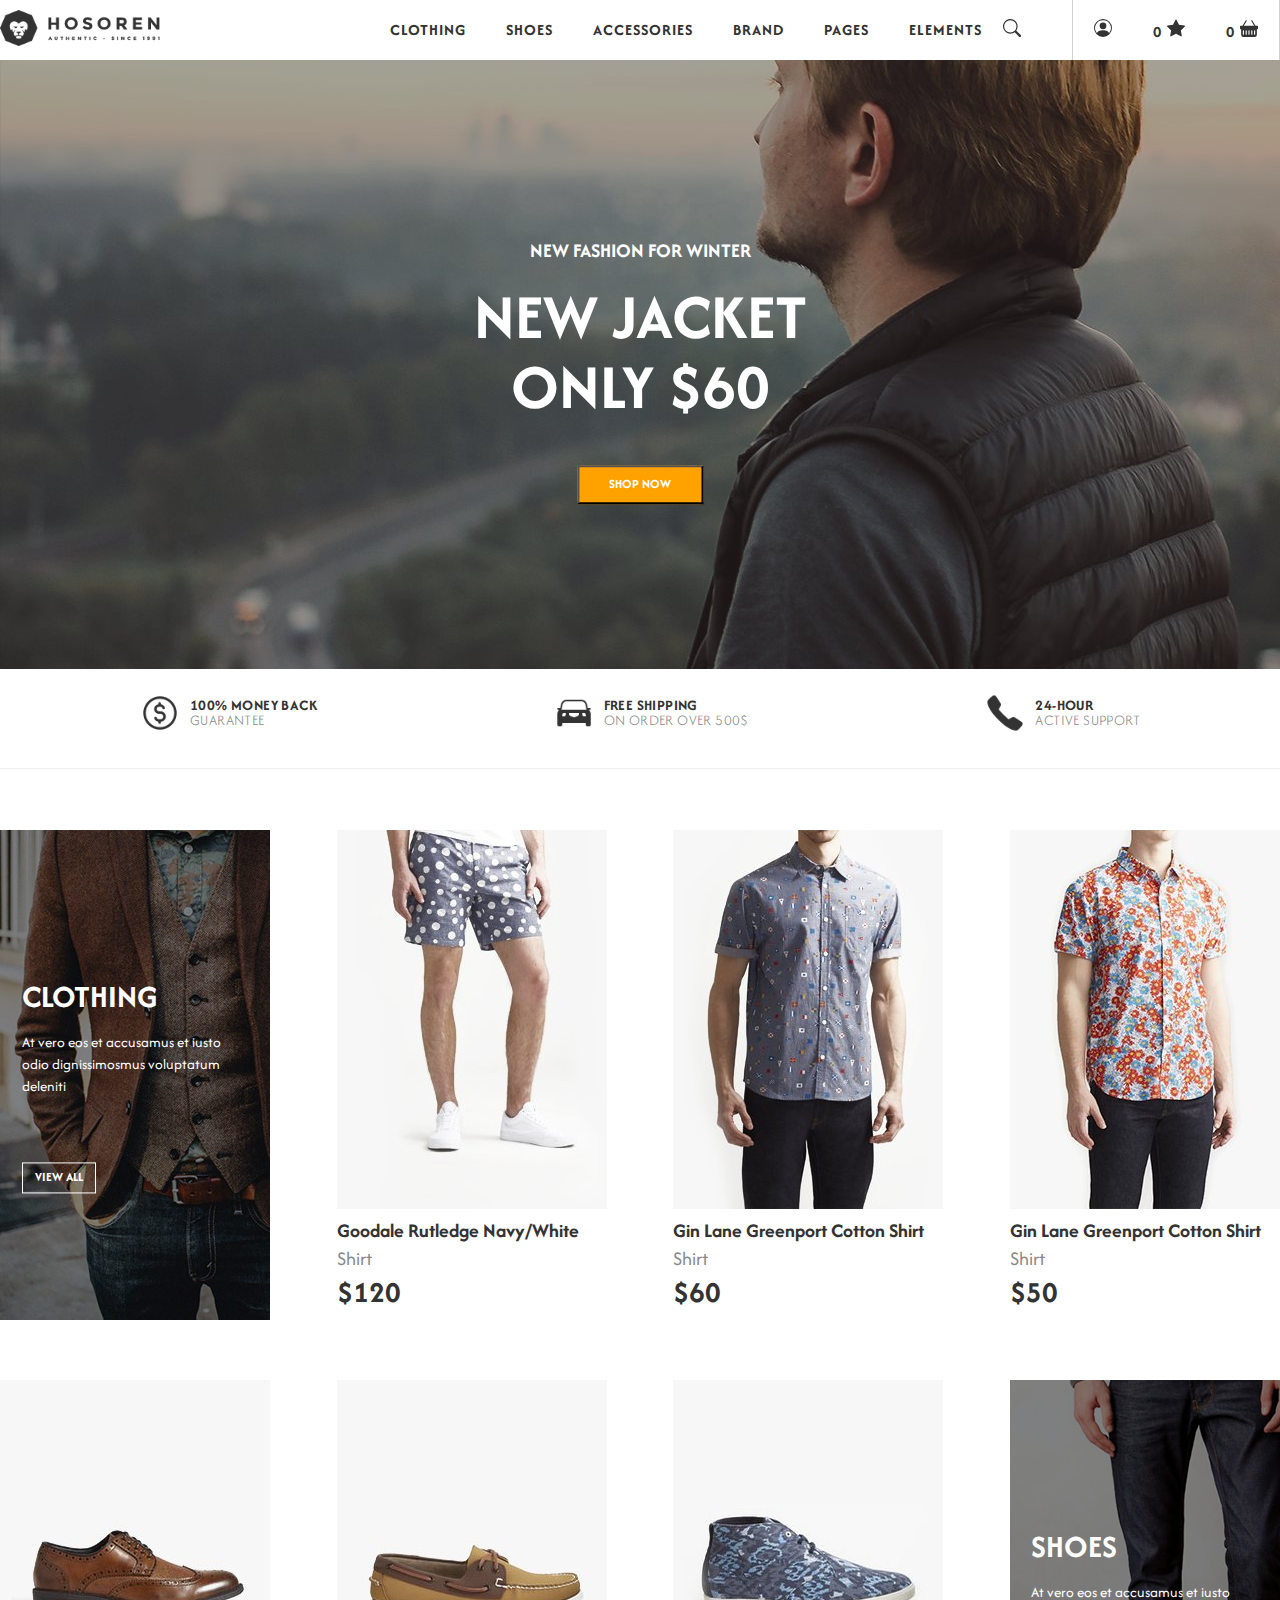
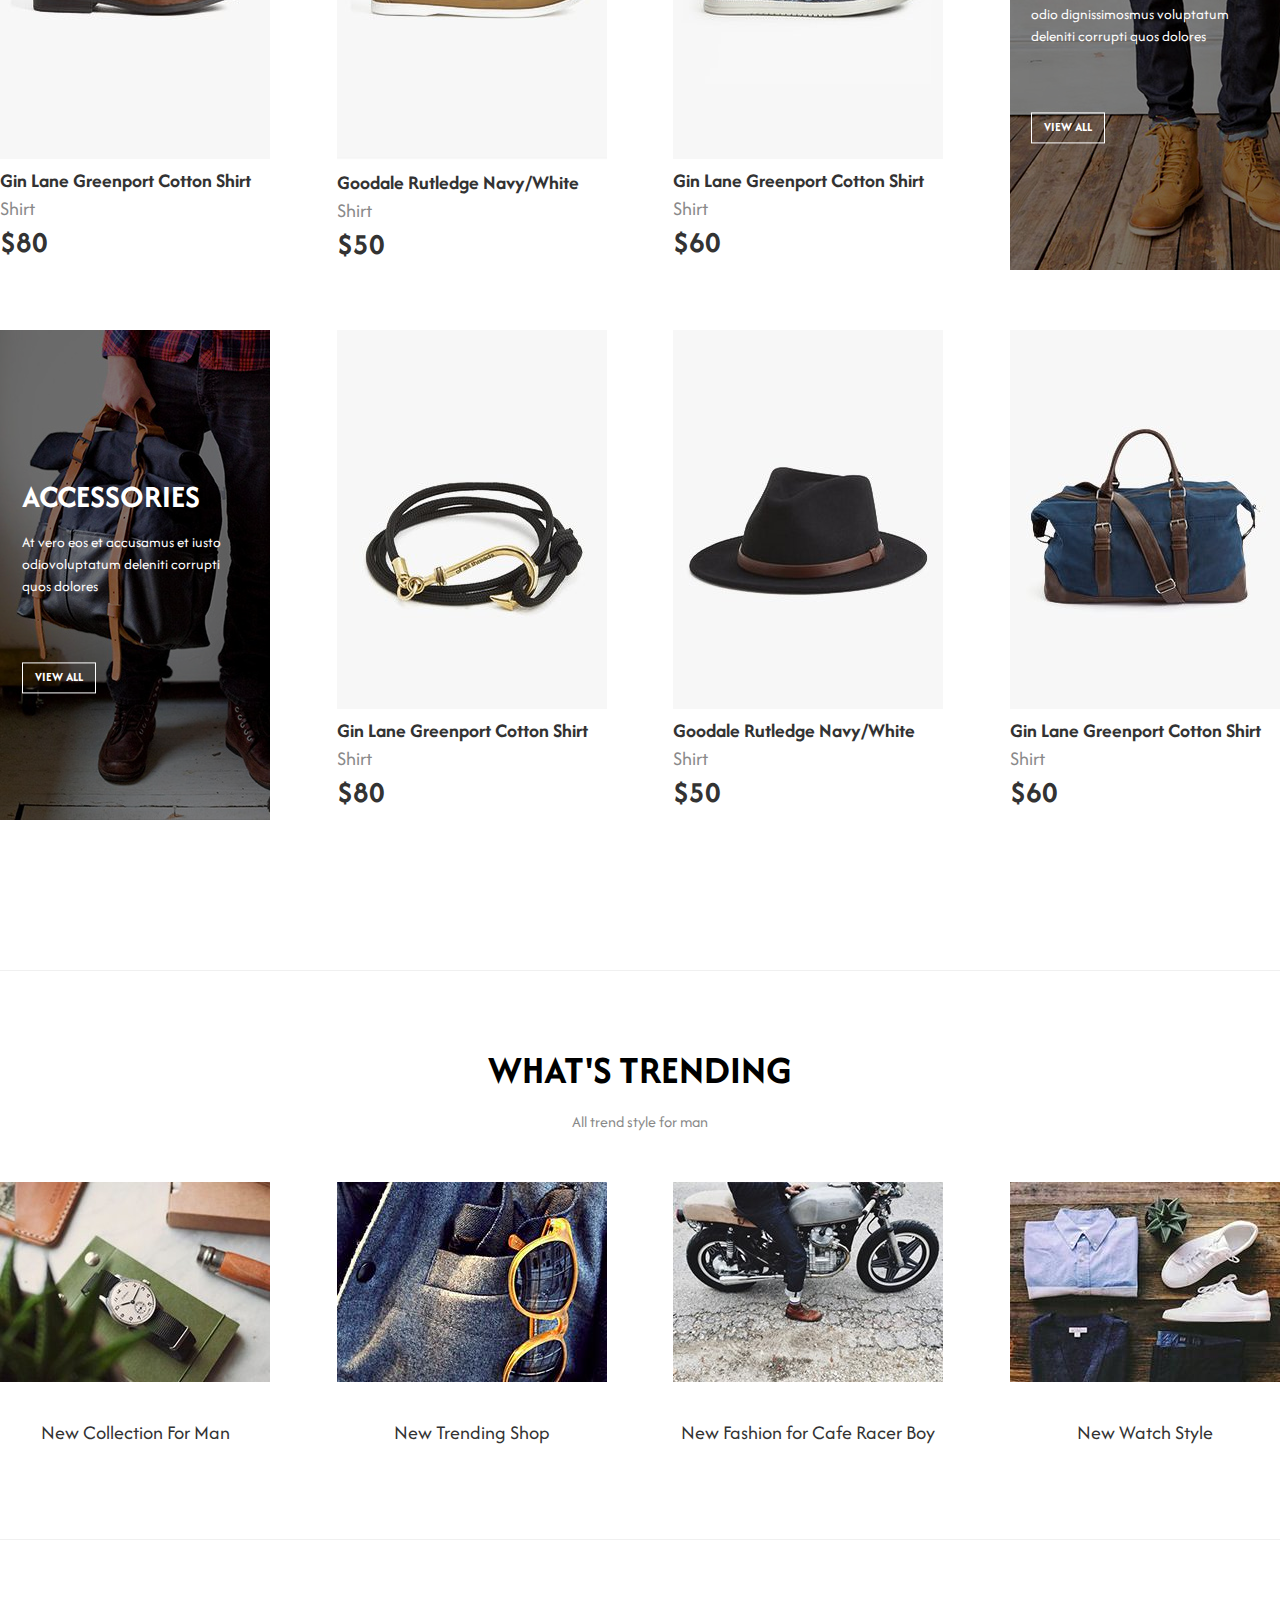
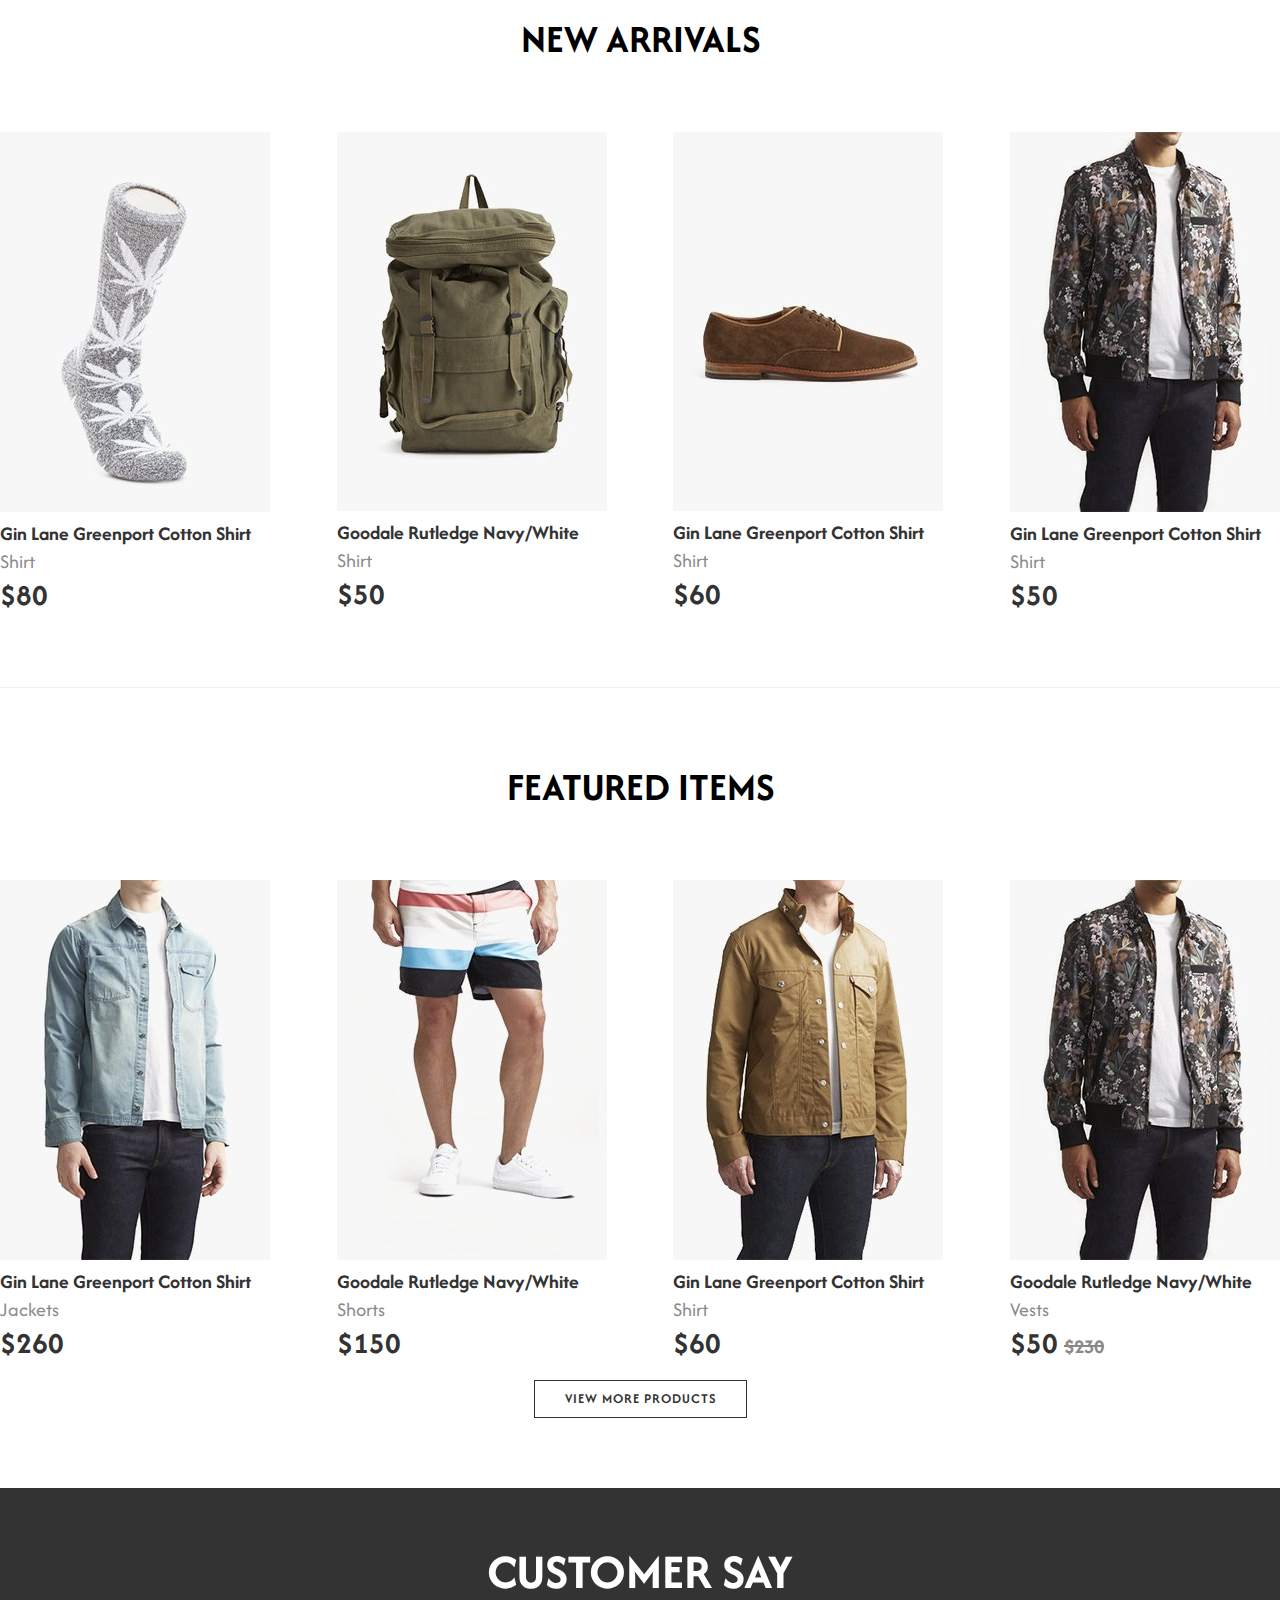
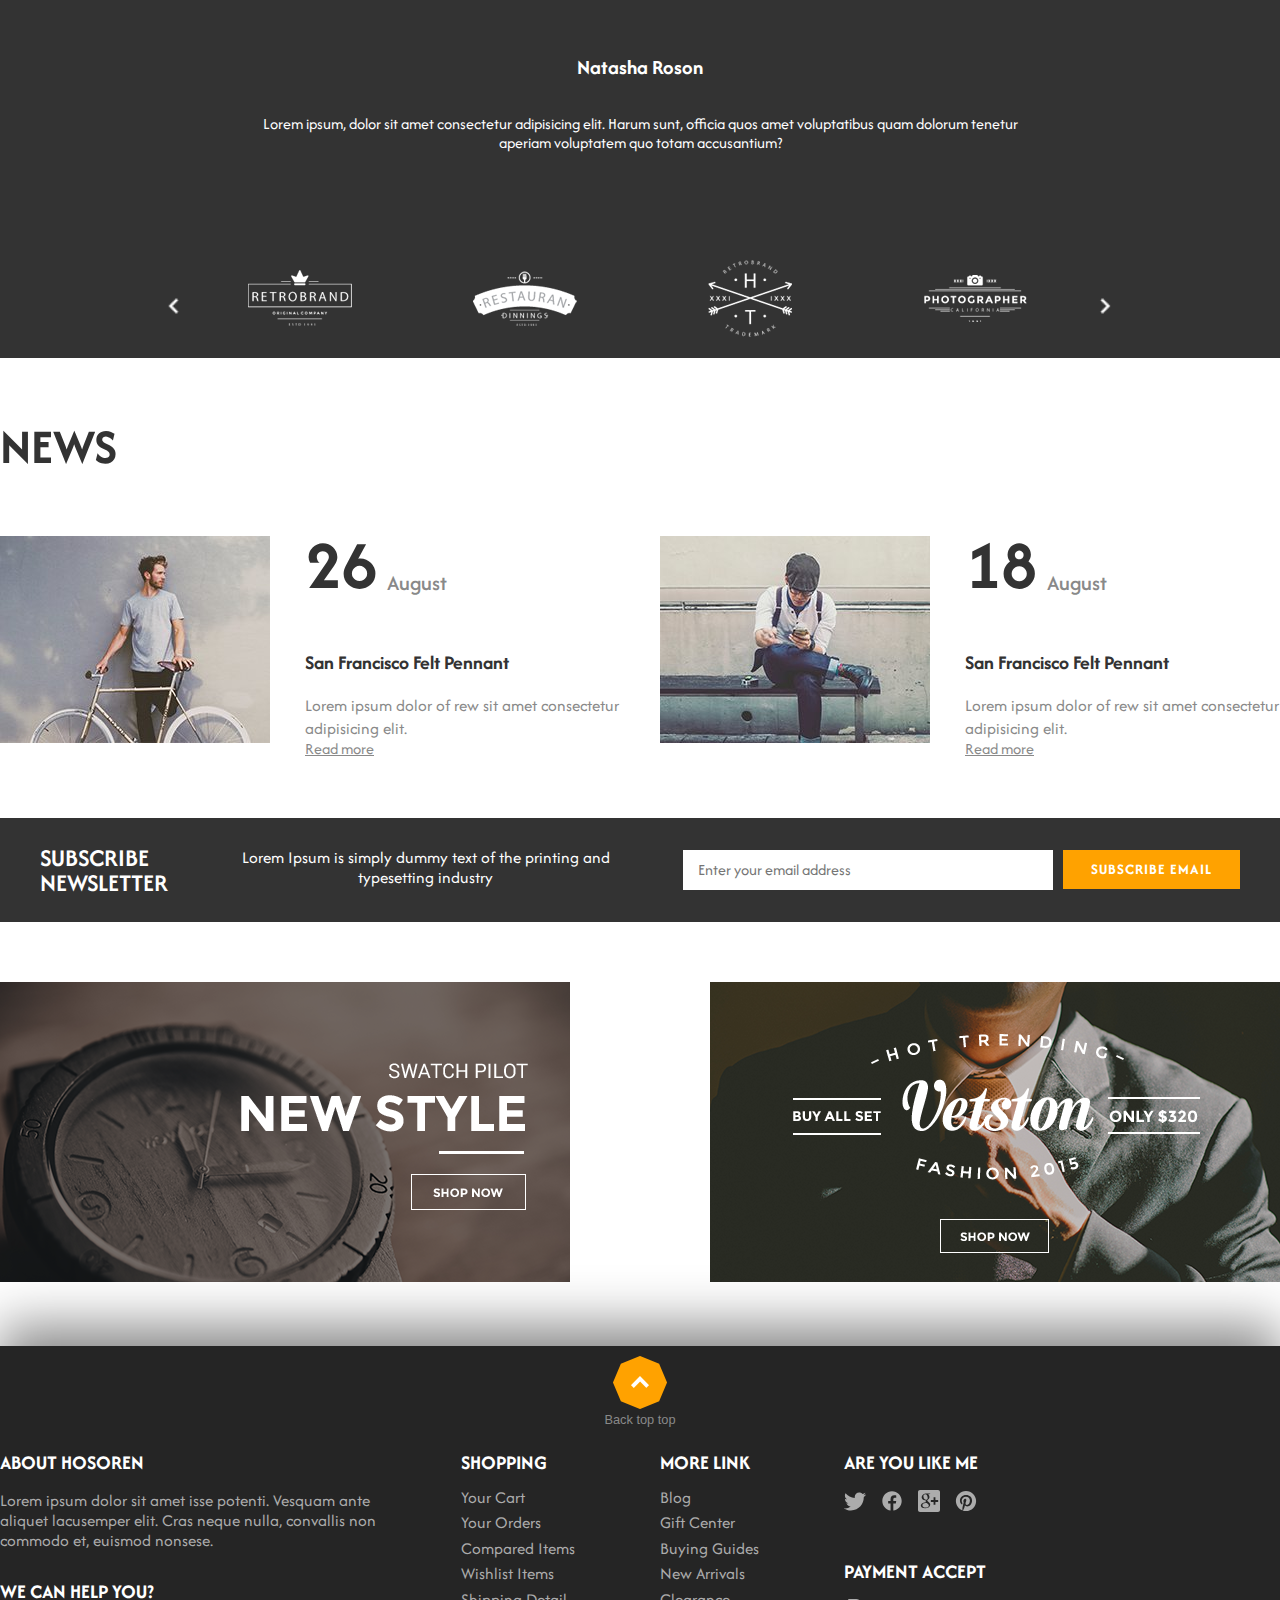
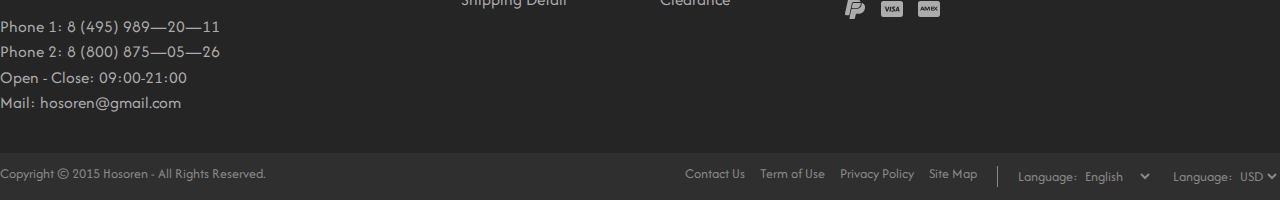
==== commit 06c13526: "Add general page" ====
--- a/index.html
+++ b/index.html
@@ -7,14 +7,11 @@
     <link href="https://cdn.jsdelivr.net/npm/bootstrap-icons/font/bootstrap-icons.css" rel="stylesheet">
     <link href="https://cdnjs.cloudflare.com/ajax/libs/font-awesome/6.0.0-beta3/css/all.min.css" rel="stylesheet">    
     <link rel="stylesheet" href="index.css">
-    <link rel="shortcut icon" href="/images/icon.jpg" type="image/x-icon">
-    <script src="https://code.jquery.com/jquery-3.6.0.min.js"></script>
+    <link rel="shortcut icon" href="/images/icon.jpg" type="image/x-icon">    
     <script src="scripts/search.js" defer type="module"></script>
     <script src="scripts/slider.js" defer></script>
     <script src="scripts/customers-slider.js" defer></script>
-    <script src="scripts/counter.js" defer></script>
-    <script type="module" src="./path/to/your/script.js" defer></script>
-
+    <script src="scripts/counter.js" defer></script>    
     <title>Hosoren | Online Shop</title>
 </head>
 <body>
@@ -109,10 +106,9 @@
                                     </svg>                                    
                                 </a>                                
                                 <ul class="dropdown">
-                                    <li><a href="#">My Profile</a></li>
-                                    <li><a href="#">Order History</a></li>
-                                    <li><a href="#">Support</a></li>
-                                    <li><a href="#">Logout</a></li>
+                                    <li><a href="/phpScripts/login.php">Login</a></li>
+                                    <li><a href="/phpScripts/register.php">Registration</a></li>
+                                    <li><a href="#">Support</a></li>                                    
                                 </ul>
                             </li>
                             <li class="menu-item">
--- a/index.css
+++ b/index.css
@@ -13,13 +13,6 @@
 
 html {
     overflow-x: hidden;
-}
-
-:root {
-    --text-color: #333333;
-    --hover-color: #ffa200;
-    --description-text-color: #898989;
-    --footer-text-color: #acacac;
 }
 
 body {
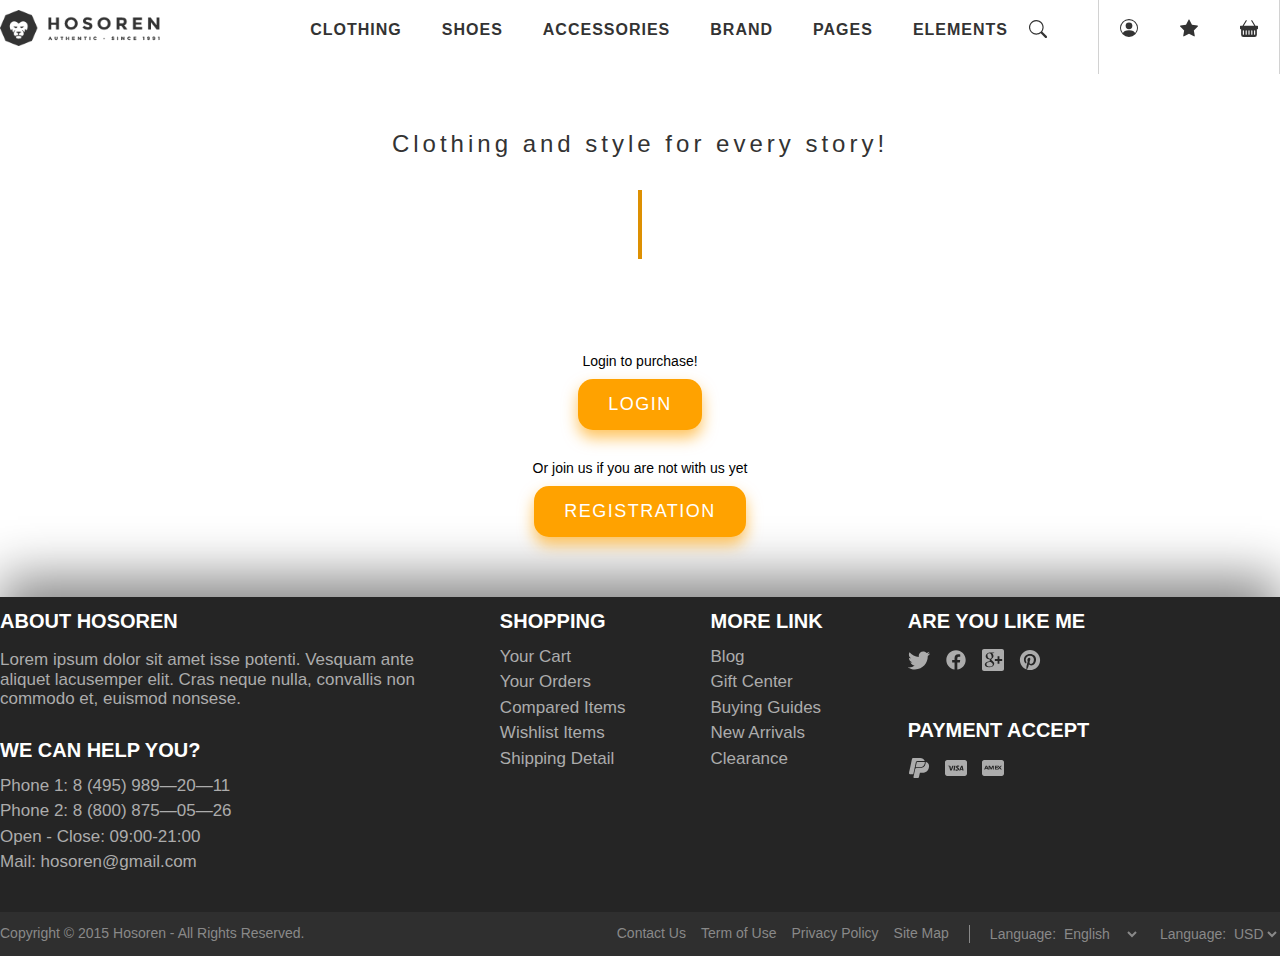
==== commit a37d49ee: "Update login/register page" ====
--- a/index.html
+++ b/index.html
@@ -5,899 +5,264 @@
     <meta name="viewport" content="width=device-width, initial-scale=1.0">
     <link href="https://cdn.jsdelivr.net/npm/bootstrap@5.1.3/dist/css/bootstrap.min.css" rel="stylesheet" integrity="sha384-1BmE4kWBq78iYhFldvKuhfTAU6auU8tT94WrHftjDbrCEXSU1oBoqyl2QvZ6jIW3" crossorigin="anonymous">    
     <link href="https://cdn.jsdelivr.net/npm/bootstrap-icons/font/bootstrap-icons.css" rel="stylesheet">
-    <link href="https://cdnjs.cloudflare.com/ajax/libs/font-awesome/6.0.0-beta3/css/all.min.css" rel="stylesheet">    
-    <link rel="stylesheet" href="index.css">
-    <link rel="shortcut icon" href="/images/icon.jpg" type="image/x-icon">    
-    <script src="scripts/search.js" defer type="module"></script>
-    <script src="scripts/slider.js" defer></script>
-    <script src="scripts/customers-slider.js" defer></script>
-    <script src="scripts/counter.js" defer></script>    
+    <link href="https://cdnjs.cloudflare.com/ajax/libs/font-awesome/6.0.0-beta3/css/all.min.css" rel="stylesheet">
+    <link rel="shortcut icon" href="/images/icon.jpg" type="image/x-icon">
+    <link rel="stylesheet" href="/index.css">
+    <script src="/scripts/search.js" defer></script>
+    <script src="/scripts/writingTextLoop.js" defer></script>
+    <script src="/scripts/sloganCarousel.js" defer></script>
     <title>Hosoren | Online Shop</title>
 </head>
 <body>
-    
-    <div>
+    <div class="container">
+        <header class="header">
+            <div class="logo">
+                <img src="images/logo.png" alt="logo">
+            </div>
+            <nav class="navigation">
+                <div class="general-navigation">
+                    <ul class="menu general-menu">
+                        <li class="menu-item">
+                            <a href="#">CLOTHING</a>
+                            <ul class="dropdown">
+                                <li><a href="#">T-shirts</a></li>
+                                <li><a href="#">Jackets</a></li>
+                                <li><a href="#">Jeans</a></li>
+                            </ul>
+                        </li>
+                        <li class="menu-item">
+                            <a href="#">SHOES</a>
+                            <ul class="dropdown">
+                                <li><a href="#">Sneakers</a></li>
+                                <li><a href="#">Boots</a></li>
+                                <li><a href="#">Sandals</a></li>
+                            </ul>
+                        </li>
+                        <li class="menu-item">
+                            <a href="#">ACCESSORIES</a>
+                            <ul class="dropdown">
+                                <li><a href="#">Watches</a></li>
+                                <li><a href="#">Bags</a></li>
+                                <li><a href="#">Hats</a></li>
+                                <li><a href="#">Gloves</a></li>
+                                <li><a href="#">Jewelry</a></li>
+                            </ul>
+                        </li>
+                        <li class="menu-item">
+                            <a href="#">BRAND</a>
+                            <ul class="dropdown">
+                                <li><a href="#">Adidas</a></li>
+                                <li><a href="#">Nike</a></li>
+                                <li><a href="#">Puma</a></li>
+                                <li><a href="#">Reebok</a></li>
+                                <li><a href="#">Under Armour</a></li>
+                                <li><a href="#">New Balance</a></li>
+                                <li><a href="#">ASICS</a></li>
+                                <li><a href="#">Fila</a></li>
+                                <li><a href="#">Converse</a></li>
+                                <li><a href="#">Vans</a></li>
+                            </ul>
+                        </li>
+                        <li class="menu-item">
+                            <a href="#">PAGES</a>
+                            <ul class="dropdown">
+                                <li><a href="#">Home</a></li>
+                                <li><a href="#">About Us</a></li>
+                                <li><a href="#">Services</a></li>
+                                <li><a href="#">Blog</a></li>
+                            </ul>
+                        </li>
+                        <li class="menu-item">
+                            <a href="#">ELEMENTS</a>
+                            <ul class="dropdown">
+                                <li><a href="#">Wishlist</a></li>
+                                <li><a href="#">Rating Stars</a></li>
+                                <li><a href="#">Newsletter Signup</a></li>
+                                <li><a href="#">Pagination</a></li>
+                                <li><a href="#">Product Filters</a></li>
+                            </ul>
+                        </li>
+                    </ul>
+                    <div class="search-container">
+                        <span class="search-icon">
+                            <svg xmlns="http://www.w3.org/2000/svg" width="18" height="18" fill="currentColor" class="bi bi-search" viewBox="0 0 16 16">
+                                <path d="M11.742 10.344a6.5 6.5 0 1 0-1.397 1.398h-.001q.044.06.098.115l3.85 3.85a1 1 0 0 0 1.415-1.414l-3.85-3.85a1 1 0 0 0-.115-.1zM12 6.5a5.5 5.5 0 1 1-11 0 5.5 5.5 0 0 1 11 0"/>
+                            </svg>
+                        </span>
+                        <input type="text" id="search-bar" placeholder="Enter Name Product" autocomplete="off">                            
+                        <ul id="suggestions"></ul>
+                    </div>
+                </div>
+                <div class="user-tools">
+                    <ul class="menu">
+                        <li class="menu-item">                                
+                            <a href="#">
+                                <svg xmlns="http://www.w3.org/2000/svg" width="18" height="18" fill="currentColor" class="bi bi-person-circle" viewBox="0 0 16 16">
+                                    <path d="M11 6a3 3 0 1 1-6 0 3 3 0 0 1 6 0"/>
+                                    <path fill-rule="evenodd" d="M0 8a8 8 0 1 1 16 0A8 8 0 0 1 0 8m8-7a7 7 0 0 0-5.468 11.37C3.242 11.226 4.805 10 8 10s4.757 1.225 5.468 2.37A7 7 0 0 0 8 1"/>
+                                </svg>                                    
+                            </a>                                
+                            <ul class="dropdown">                                
+                                <li><a href="#">Support</a></li>                                    
+                            </ul>
+                        </li>
+                        <li class="menu-item">
+                            <a href="#">                                
+                                <svg xmlns="http://www.w3.org/2000/svg" width="18" height="18" fill="currentColor" class="bi bi-star-fill" viewBox="0 0 16 16">
+                                    <path d="M3.612 15.443c-.386.198-.824-.149-.746-.592l.83-4.73L.173 6.765c-.329-.314-.158-.888.283-.95l4.898-.696L7.538.792c.197-.39.73-.39.927 0l2.184 4.327 4.898.696c.441.062.612.636.282.95l-3.522 3.356.83 4.73c.078.443-.36.79-.746.592L8 13.187l-4.389 2.256z"/>
+                                </svg>
+                            </a>
+                        </li>
+                        <li class="menu-item">
+                            <a href="#">                                                                    
+                                <svg xmlns="http://www.w3.org/2000/svg" width="18" height="18" fill="currentColor" class="bi bi-basket-fill" viewBox="0 0 16 16">
+                                    <path d="M5.071 1.243a.5.5 0 0 1 .858.514L3.383 6h9.234L10.07 1.757a.5.5 0 1 1 .858-.514L13.783 6H15.5a.5.5 0 0 1 .5.5v2a.5.5 0 0 1-.5.5H15v5a2 2 0 0 1-2 2H3a2 2 0 0 1-2-2V9H.5a.5.5 0 0 1-.5-.5v-2A.5.5 0 0 1 .5 6h1.717zM3.5 10.5a.5.5 0 1 0-1 0v3a.5.5 0 0 0 1 0zm2.5 0a.5.5 0 1 0-1 0v3a.5.5 0 0 0 1 0zm2.5 0a.5.5 0 1 0-1 0v3a.5.5 0 0 0 1 0zm2.5 0a.5.5 0 1 0-1 0v3a.5.5 0 0 0 1 0zm2.5 0a.5.5 0 1 0-1 0v3a.5.5 0 0 0 1 0z"/>
+                                </svg>
+                            </a>
+                        </li>
+                    </ul>
+                </div>
+            </nav>
+        </header>
+        <div class="main">
+            <div class="content">               
+                <header class="gp-header">
+                    <div class="header-text">                        
+                        <h1 class="typed-out"></h1>
+                    </div>
+                </header>                
+                <p id="slogan" class="slogan"></p>
+                <div class="buttons">
+                    <p>Login to purchase!</p>
+                    <a href="/phpScripts/login.php"><button class="stylish-button">Login</button></a>
+                    <p>Or join us if you are not with us yet</p>
+                    <a href="/phpScripts/register.php"><button class="stylish-button">Registration</button></a>
+                </div>
+            </div>
+        </div>
+    </div>
+    <footer class="footer">                        
         <div class="container">
-            <header class="header">
-                <div class="logo">
-                    <img src="images/logo.png" alt="logo">
-                </div>
-                <nav class="navigation">
-                    <div class="general-navigation">
-                        <ul class="menu general-menu">
-                            <li class="menu-item">
-                                <a href="#">CLOTHING</a>
-                                <ul class="dropdown">
-                                    <li><a href="#">T-shirts</a></li>
-                                    <li><a href="#">Jackets</a></li>
-                                    <li><a href="#">Jeans</a></li>
-                                </ul>
-                            </li>
-                            <li class="menu-item">
-                                <a href="#">SHOES</a>
-                                <ul class="dropdown">
-                                    <li><a href="#">Sneakers</a></li>
-                                    <li><a href="#">Boots</a></li>
-                                    <li><a href="#">Sandals</a></li>
-                                </ul>
-                            </li>
-                            <li class="menu-item">
-                                <a href="#">ACCESSORIES</a>
-                                <ul class="dropdown">
-                                    <li><a href="#">Watches</a></li>
-                                    <li><a href="#">Bags</a></li>
-                                    <li><a href="#">Hats</a></li>
-                                    <li><a href="#">Gloves</a></li>
-                                    <li><a href="#">Jewelry</a></li>
-                                </ul>
-                            </li>
-                            <li class="menu-item">
-                                <a href="#">BRAND</a>
-                                <ul class="dropdown">
-                                    <li><a href="#">Adidas</a></li>
-                                    <li><a href="#">Nike</a></li>
-                                    <li><a href="#">Puma</a></li>
-                                    <li><a href="#">Reebok</a></li>
-                                    <li><a href="#">Under Armour</a></li>
-                                    <li><a href="#">New Balance</a></li>
-                                    <li><a href="#">ASICS</a></li>
-                                    <li><a href="#">Fila</a></li>
-                                    <li><a href="#">Converse</a></li>
-                                    <li><a href="#">Vans</a></li>
-                                </ul>
-                            </li>
-                            <li class="menu-item">
-                                <a href="#">PAGES</a>
-                                <ul class="dropdown">
-                                    <li><a href="#">Home</a></li>
-                                    <li><a href="#">About Us</a></li>
-                                    <li><a href="#">Services</a></li>
-                                    <li><a href="#">Blog</a></li>
-                                </ul>
-                            </li>
-                            <li class="menu-item">
-                                <a href="#">ELEMENTS</a>
-                                <ul class="dropdown">
-                                    <li><a href="#">Wishlist</a></li>
-                                    <li><a href="#">Rating Stars</a></li>
-                                    <li><a href="#">Newsletter Signup</a></li>
-                                    <li><a href="#">Pagination</a></li>
-                                    <li><a href="#">Product Filters</a></li>
-                                </ul>
-                            </li>
-                        </ul>
-                        <div class="search-container">
-                            <span class="search-icon">
-                                <svg xmlns="http://www.w3.org/2000/svg" width="18" height="18" fill="currentColor" class="bi bi-search" viewBox="0 0 16 16">
-                                    <path d="M11.742 10.344a6.5 6.5 0 1 0-1.397 1.398h-.001q.044.06.098.115l3.85 3.85a1 1 0 0 0 1.415-1.414l-3.85-3.85a1 1 0 0 0-.115-.1zM12 6.5a5.5 5.5 0 1 1-11 0 5.5 5.5 0 0 1 11 0"/>
-                                </svg>
-                            </span>
-                            <input type="text" id="search-bar" placeholder="Enter Name Product" autocomplete="off">                            
-                            <ul id="suggestions"></ul>
-                        </div>
-                    </div>
-                    <div class="user-tools">
-                        <ul class="menu">
-                            <li class="menu-item">                                
-                                <a href="#">
-                                    <svg xmlns="http://www.w3.org/2000/svg" width="18" height="18" fill="currentColor" class="bi bi-person-circle" viewBox="0 0 16 16">
-                                        <path d="M11 6a3 3 0 1 1-6 0 3 3 0 0 1 6 0"/>
-                                        <path fill-rule="evenodd" d="M0 8a8 8 0 1 1 16 0A8 8 0 0 1 0 8m8-7a7 7 0 0 0-5.468 11.37C3.242 11.226 4.805 10 8 10s4.757 1.225 5.468 2.37A7 7 0 0 0 8 1"/>
-                                    </svg>                                    
-                                </a>                                
-                                <ul class="dropdown">
-                                    <li><a href="/phpScripts/login.php">Login</a></li>
-                                    <li><a href="/phpScripts/register.php">Registration</a></li>
-                                    <li><a href="#">Support</a></li>                                    
-                                </ul>
-                            </li>
-                            <li class="menu-item">
-                                <a href="#">
-                                    <span id="favourite-counter">0</span>
-                                    <svg xmlns="http://www.w3.org/2000/svg" width="18" height="18" fill="currentColor" class="bi bi-star-fill" viewBox="0 0 16 16">
-                                        <path d="M3.612 15.443c-.386.198-.824-.149-.746-.592l.83-4.73L.173 6.765c-.329-.314-.158-.888.283-.95l4.898-.696L7.538.792c.197-.39.73-.39.927 0l2.184 4.327 4.898.696c.441.062.612.636.282.95l-3.522 3.356.83 4.73c.078.443-.36.79-.746.592L8 13.187l-4.389 2.256z"/>
-                                    </svg>
-                                </a>
-                            </li>
-                            <li class="menu-item">
-                                <a href="#">                                    
-                                    <span id="cart-counter">0</span>
-                                    <svg xmlns="http://www.w3.org/2000/svg" width="18" height="18" fill="currentColor" class="bi bi-basket-fill" viewBox="0 0 16 16">
-                                        <path d="M5.071 1.243a.5.5 0 0 1 .858.514L3.383 6h9.234L10.07 1.757a.5.5 0 1 1 .858-.514L13.783 6H15.5a.5.5 0 0 1 .5.5v2a.5.5 0 0 1-.5.5H15v5a2 2 0 0 1-2 2H3a2 2 0 0 1-2-2V9H.5a.5.5 0 0 1-.5-.5v-2A.5.5 0 0 1 .5 6h1.717zM3.5 10.5a.5.5 0 1 0-1 0v3a.5.5 0 0 0 1 0zm2.5 0a.5.5 0 1 0-1 0v3a.5.5 0 0 0 1 0zm2.5 0a.5.5 0 1 0-1 0v3a.5.5 0 0 0 1 0zm2.5 0a.5.5 0 1 0-1 0v3a.5.5 0 0 0 1 0zm2.5 0a.5.5 0 1 0-1 0v3a.5.5 0 0 0 1 0z"/>
-                                    </svg>
-                                </a>
-                            </li>
-                        </ul>
-                    </div>
-                </nav>
-            </header>
+            <div class="footer-content">
+                <div class="footer-container">
+                    <div class="about">
+                        <h1>About hosoren</h1>
+                        <p>Lorem ipsum dolor sit amet isse potenti. Vesquam ante<br>aliquet lacusemper elit. Cras neque nulla, convallis non<br>commodo et, euismod nonsese.</p>
+                    </div>
+                    <div class="footer-column">
+                        <h1>We can help you?</h1>
+                        <div class="text-list">
+                            <p>Phone 1: 8 (495) 989—20—11</p>
+                            <p>Phone 2: 8 (800) 875—05—26</p>
+                            <p>Open - Close: 09:00-21:00</p>
+                            <p>Mail: hosoren@gmail.com</p>
+                        </div>
+                    </div>
+                </div>
+                <div class="footer-container footer-column">
+                    <h1>Shopping</h1>
+                    <div class="text-list">
+                        <a href="#">Your Cart</a>
+                        <a href="#">Your Orders</a>
+                        <a href="#">Compared Items</a>
+                        <a href="#">Wishlist Items</a>
+                        <a href="#">Shipping Detail</a>
+                    </div>
+                </div>
+                <div class="footer-container footer-column">
+                    <h1>More link</h1>
+                    <div class="text-list">
+                        <a href="#">Blog</a>
+                        <a href="#">Gift Center</a>
+                        <a href="#">Buying Guides</a>
+                        <a href="#">New Arrivals</a>
+                        <a href="#">Clearance</a>                                                                                                                
+                    </div>
+                </div>
+                <div class="footer-container">
+                    <div class="social-payment">
+                        <div class="icon-column">
+                            <h1>Are you like me</h1>
+                            <div class="icon-row">
+                                <a href="#">
+                                    <svg xmlns="http://www.w3.org/2000/svg" class="icon" x="0px" y="0px" width="22" height="22" viewBox="0 0 50 50">
+                                        <path d="M 50.0625 10.4375 C 48.214844 11.257813 46.234375 11.808594 44.152344 12.058594 C 46.277344 10.785156 47.910156 8.769531 48.675781 6.371094 C 46.691406 7.546875 44.484375 8.402344 42.144531 8.863281 C 40.269531 6.863281 37.597656 5.617188 34.640625 5.617188 C 28.960938 5.617188 24.355469 10.21875 24.355469 15.898438 C 24.355469 16.703125 24.449219 17.488281 24.625 18.242188 C 16.078125 17.8125 8.503906 13.71875 3.429688 7.496094 C 2.542969 9.019531 2.039063 10.785156 2.039063 12.667969 C 2.039063 16.234375 3.851563 19.382813 6.613281 21.230469 C 4.925781 21.175781 3.339844 20.710938 1.953125 19.941406 C 1.953125 19.984375 1.953125 20.027344 1.953125 20.070313 C 1.953125 25.054688 5.5 29.207031 10.199219 30.15625 C 9.339844 30.390625 8.429688 30.515625 7.492188 30.515625 C 6.828125 30.515625 6.183594 30.453125 5.554688 30.328125 C 6.867188 34.410156 10.664063 37.390625 15.160156 37.472656 C 11.644531 40.230469 7.210938 41.871094 2.390625 41.871094 C 1.558594 41.871094 0.742188 41.824219 -0.0585938 41.726563 C 4.488281 44.648438 9.894531 46.347656 15.703125 46.347656 C 34.617188 46.347656 44.960938 30.679688 44.960938 17.09375 C 44.960938 16.648438 44.949219 16.199219 44.933594 15.761719 C 46.941406 14.3125 48.683594 12.5 50.0625 10.4375 Z"></path>
+                                    </svg>
+                                </a>                            
+                                <a href="#">
+                                    <svg xmlns="http://www.w3.org/2000/svg" class="icon" x="0px" y="0px" width="22" height="22" viewBox="0 0 50 50">
+                                        <path d="M25,3C12.85,3,3,12.85,3,25c0,11.03,8.125,20.137,18.712,21.728V30.831h-5.443v-5.783h5.443v-3.848 c0-6.371,3.104-9.168,8.399-9.168c2.536,0,3.877,0.188,4.512,0.274v5.048h-3.612c-2.248,0-3.033,2.131-3.033,4.533v3.161h6.588 l-0.894,5.783h-5.694v15.944C38.716,45.318,47,36.137,47,25C47,12.85,37.15,3,25,3z"></path>
+                                    </svg>
+                                </a>
+                                <a href="#">
+                                    <svg xmlns="http://www.w3.org/2000/svg" class="icon" x="0px" y="0px" width="22" height="22" viewBox="0 0 24 24">
+                                        <path d="M 2.1875 0 C 0.988281 0 0 0.988281 0 2.1875 L 0 21.8125 C 0 23.011719 0.988281 24 2.1875 24 L 21.8125 24 C 23.011719 24 24 23.011719 24 21.8125 L 24 2.1875 C 24 0.988281 23.011719 0 21.8125 0 Z M 9.1875 3.90625 L 13.59375 3.90625 L 12.1875 4.59375 L 11 4.59375 C 11.5 5.09375 12.5 5.898438 12.5 7.5 C 12.5 9.101563 11.585938 9.800781 10.6875 10.5 C 10.386719 10.800781 10.09375 11.101563 10.09375 11.5 C 10.09375 12 10.386719 12.207031 10.6875 12.40625 L 11.5 13 C 12.398438 13.800781 13.3125 14.5 13.3125 16 C 13.3125 18 11.289063 20 7.6875 20 C 4.585938 20 3.09375 18.5 3.09375 17 C 3.09375 16.199219 3.511719 15.207031 4.8125 14.40625 C 6.113281 13.605469 7.90625 13.507813 8.90625 13.40625 C 8.605469 13.007813 8.3125 12.601563 8.3125 12 C 8.3125 11.601563 8.398438 11.386719 8.5 11.1875 L 7.8125 11.1875 C 5.3125 11.289063 4 9.605469 4 7.90625 C 4 6.90625 4.507813 5.792969 5.40625 5.09375 C 6.605469 4.09375 8.085938 3.90625 9.1875 3.90625 Z M 7.90625 4.59375 C 7.304688 4.59375 6.707031 4.914063 6.40625 5.3125 C 6.007813 5.8125 5.90625 6.40625 5.90625 6.90625 C 5.90625 8.304688 6.695313 10.6875 8.59375 10.6875 C 9.09375 10.6875 9.695313 10.394531 10.09375 10.09375 C 10.59375 9.59375 10.59375 8.894531 10.59375 8.59375 C 10.59375 6.992188 9.707031 4.59375 7.90625 4.59375 Z M 17 8 L 19 8 L 19 11 L 22 11 L 22 13 L 19 13 L 19 16 L 17 16 L 17 13 L 14 13 L 14 11 L 17 11 Z M 8.90625 14.09375 C 8.707031 14.09375 7.492188 14.105469 6.59375 14.40625 C 6.09375 14.605469 4.8125 15.09375 4.8125 16.59375 C 4.8125 18.09375 6.292969 19.1875 8.59375 19.1875 C 10.695313 19.1875 11.8125 18.207031 11.8125 16.90625 C 11.8125 15.804688 11.101563 15.195313 9.5 14.09375 Z"></path>
+                                    </svg>
+                                </a>                            
+                                <a href="#">
+                                    <svg xmlns="http://www.w3.org/2000/svg" class="icon" x="0px" y="0px" width="22" height="22" viewBox="0 0 50 50">
+                                        <path d="M25,2C12.3178711,2,2,12.3178711,2,25c0,9.8841553,6.2675781,18.3302612,15.036377,21.5769653	c-0.2525635-2.2515869-0.2129517-5.9390259,0.2037964-7.7243652c0.3902588-1.677002,2.5212402-10.6871338,2.5212402-10.6871338	s-0.6433105-1.2883301-0.6433105-3.1911011c0-2.9901733,1.7324219-5.2211914,3.8898315-5.2211914	c1.8349609,0,2.7197876,1.3776245,2.7197876,3.0281982c0,1.8457031-1.1734619,4.6026611-1.78125,7.1578369	c-0.506897,2.1409302,1.0733643,3.8865356,3.1836548,3.8865356c3.821228,0,6.7584839-4.0296021,6.7584839-9.8453369	c0-5.147583-3.697998-8.7471924-8.9795532-8.7471924c-6.1167603,0-9.7072754,4.588562-9.7072754,9.3309937	c0,1.8473511,0.7111816,3.8286743,1.6000977,4.9069824c0.175293,0.2133179,0.2009277,0.3994141,0.1488647,0.6160278	c-0.1629028,0.678894-0.5250854,2.1392822-0.5970459,2.4385986c-0.0934448,0.3944702-0.3117676,0.4763184-0.7186279,0.2869263	c-2.685791-1.2503052-4.364502-5.1756592-4.364502-8.3295898c0-6.7815552,4.9268188-13.0108032,14.206543-13.0108032	c7.4588623,0,13.2547607,5.3138428,13.2547607,12.4179077c0,7.4100342-4.6729126,13.3729858-11.1568604,13.3729858	c-2.178894,0-4.2263794-1.132019-4.9267578-2.4691772c0,0-1.0783081,4.1048584-1.3404541,5.1112061	c-0.4524536,1.7404175-2.3892822,5.3460083-3.3615723,6.9837036C20.1704712,47.6074829,22.5397949,48,25,48	c12.6826172,0,23-10.3173828,23-23C48,12.3178711,37.6826172,2,25,2z"></path>
+                                    </svg>
+                                </a>
+                            </div>
+                        </div>
+                        <div class="icon-column">
+                            <h1>Payment accept</h1>
+                            <div class="icon-row">
+                                <a href="#">
+                                    <svg xmlns="http://www.w3.org/2000/svg" class="icon" x="0px" y="0px" width="22" height="22" viewBox="0 0 50 50">
+                                        <path d="M 11.40625 2 C 10.40625 2 9.511719 2.6875 9.3125 3.6875 C 9.3125 3.6875 3.414063 30.695313 2.3125 36.09375 C 2.113281 37.195313 2.386719 37.789063 2.6875 38.1875 C 3.085938 38.6875 3.699219 39 4.5 39 L 12 39 L 17.90625 11.8125 C 18.105469 10.8125 19.011719 9 21.8125 9 L 38 9 C 36.601563 4.398438 32.105469 2 27.90625 2 Z M 22 11.09375 L 20.40625 11.40625 C 20.105469 11.605469 19.914063 12.011719 19.8125 12.3125 L 17.40625 23.5 C 18.105469 23.199219 18.792969 23.09375 19.59375 23.09375 L 26.8125 23.09375 C 33.210938 23.09375 36.800781 20.507813 38 14.90625 C 38.199219 13.90625 38.3125 13.113281 38.3125 12.3125 L 38.1875 11.1875 L 38.1875 11.09375 Z M 40.09375 11.3125 L 40.1875 12 C 40.289063 13 40.105469 13.894531 39.90625 15.09375 C 38.507813 21.59375 33.988281 24.90625 26.6875 24.90625 L 19.5 24.90625 C 17.898438 24.90625 16.800781 25.605469 16.5 26.90625 C 16.101563 28.707031 12.601563 45.199219 12.5 45.5 C 12.398438 46 12.507813 46.6875 12.90625 47.1875 C 13.207031 47.585938 13.6875 48 14.6875 48 L 22.6875 48 C 23.6875 48 24.613281 47.289063 24.8125 46.1875 C 25.710938 42.386719 26.898438 36.613281 27 36.3125 C 27 36.210938 27.09375 36 27.09375 36 L 32.40625 36 C 40.207031 36 46.101563 31.3125 47.5 23.8125 C 48.5 19.210938 47.207031 16.289063 45.90625 14.6875 C 44.105469 12.386719 40.792969 11.3125 40.09375 11.3125 Z"></path>
+                                    </svg>
+                                </a>
+                                <a href="#">
+                                    <svg xmlns="http://www.w3.org/2000/svg" class="icon" x="0px" y="0px" width="22" height="22" viewBox="0 0 50 50">
+                                        <path d="M 5 7 C 2.242188 7 0 9.242188 0 12 L 0 38 C 0 40.757813 2.242188 43 5 43 L 45 43 C 47.757813 43 50 40.757813 50 38 L 50 12 C 50 9.242188 47.757813 7 45 7 Z M 29.6875 19.40625 C 31.050781 19.40625 32.46875 19.96875 32.46875 19.96875 L 31.96875 22.40625 C 31.96875 22.40625 30.890625 21.6875 29.9375 21.6875 C 28.46875 21.6875 27.9375 22.167969 27.9375 22.8125 C 27.9375 24.074219 32.03125 24.296875 32.03125 27.125 C 32.03125 29.476563 29.113281 31.09375 27 31.09375 C 24.886719 31.09375 23.78125 30.46875 23.78125 30.46875 L 24.3125 28.09375 C 24.3125 28.09375 25.417969 28.75 27.125 28.75 C 28.828125 28.75 29.0625 28.023438 29.0625 27.71875 C 29.0625 25.914063 25 26.417969 25 22.90625 C 25 20.964844 26.585938 19.40625 29.6875 19.40625 Z M 16.46875 19.625 L 19.625 19.625 L 15.125 30.75 L 11.875 30.75 L 9.5 21.75 C 9.5 21.75 11.996094 23.023438 13.53125 26.46875 C 13.597656 26.886719 13.78125 27.5625 13.78125 27.5625 Z M 20.78125 19.625 L 23.78125 19.625 L 22 30.75 L 19.03125 30.75 Z M 36.8125 19.625 L 39.90625 19.625 L 42.1875 30.75 L 39.5 30.75 L 39.1875 29.15625 L 35.5 29.15625 L 34.90625 30.75 L 31.96875 30.75 Z M 6.25 19.65625 L 10.8125 19.65625 C 11.976563 19.65625 12.40625 20.75 12.40625 20.75 L 13.40625 25.8125 C 12.054688 21.453125 6.25 19.65625 6.25 19.65625 Z M 37.9375 22.84375 L 36.3125 27.03125 L 38.75 27.03125 Z"></path>
+                                    </svg>
+                                </a>
+                                <a href="#">
+                                    <svg xmlns="http://www.w3.org/2000/svg" class="icon" x="0px" y="0px" width="22" height="22" viewBox="0 0 50 50">
+                                        <path d="M 5 7 C 2.242188 7 0 9.242188 0 12 L 0 38 C 0 40.757813 2.242188 43 5 43 L 45 43 C 47.757813 43 50 40.757813 50 38 L 50 12 C 50 9.242188 47.757813 7 45 7 Z M 8.5625 19.90625 L 11.34375 19.90625 L 15 28.09375 L 15 19.90625 L 18.28125 19.90625 L 20.84375 25.625 L 23.40625 19.90625 L 26.75 19.90625 L 26.75 28.40625 L 24.65625 28.40625 L 24.65625 22.1875 L 21.8125 28.40625 L 19.90625 28.40625 L 17.09375 22.09375 L 17.09375 28.40625 L 12.875 28.40625 L 12.0625 26.53125 L 7.875 26.53125 L 7.0625 28.40625 L 4.84375 28.40625 Z M 29.5 19.90625 L 37.75 19.90625 L 40.0625 22.5625 L 42.46875 19.90625 L 45.125 19.90625 L 41.375 24.0625 L 45.125 28.4375 L 42.46875 28.4375 L 40 25.59375 L 37.46875 28.40625 L 29.5 28.40625 Z M 9.90625 21.6875 L 8.65625 24.6875 L 11.21875 24.6875 Z M 31.5625 21.71875 L 31.5625 23.3125 L 36.1875 23.3125 L 36.1875 24.9375 L 31.5625 24.9375 L 31.5625 26.625 L 36.40625 26.625 L 38.6875 24.0625 L 36.65625 21.75 Z"></path>
+                                    </svg>
+                                </a>
+                            </div>
+                        </div>
+                    </div>
+                </div>
+            </div>
         </div>
-
-        <div class="sliders">
-            <div class="carousel-slide">
-                <div class="slider-item">
-                    <img src="images/sliders/1.jpg" alt="slide4">
-                    <div class="overlay">
-                        <p>The shoes for summer</p>
-                        <h1>Shoes Vans<br>$160.00</h1>
-                        <button class="btn">Shop Now</button>
-                    </div>
-                </div>                
-                <div class="slider-item">
-                    <img src="images/sliders/2.jpg" alt="slide4">
-                    <div class="overlay">
-                        <p>New fashion for winter</p>
-                        <h1>New Jacket<br>Only $60</h1>
-                        <button class="btn">Shop Now</button>
-                    </div>
-                </div>
-                <div class="slider-item">
-                    <img src="images/sliders/3.jpg" alt="slide4">
-                    <div class="overlay">
-                        <p>New t-shirt</p>
-                        <h1>Vintage Raglan</h1>
-                        <button class="btn">Shop Now</button>
-                    </div>
-                </div>
-                <div class="slider-item">
-                    <img src="images/sliders/4.jpg" alt="slide4">
-                    <div class="overlay">
-                        <p>What`s trending</p>
-                        <h1>Look book<br>Fashion 2015</h1>
-                        <button class="btn">View Now</button>
-                    </div>
-                </div>                
+        <div class="footer-info">
+            <div class="container">
+                <div class="footer-info-content">
+                    <div class="copyright">
+                        <span>Copyright © 2015 Hosoren - All Rights Reserved.</span>
+                    </div>
+                    <div class="contact-lang-price">
+                        <div class="contact">
+                            <a href="#">Contact Us</a>
+                            <a href="#">Term of Use</a>
+                            <a href="#">Privacy Policy</a>
+                            <a href="#">Site Map</a>                               
+                        </div>
+                        <div class="lang-price">
+                            <div class="lang">
+                                <label for="language">Language: </label>
+                                <select name="languages" id="language">
+                                    <option value="eng">English</option>
+                                    <option value="ukr">Ukrainian</option>
+                                </select>
+                            </div>
+                            <div class="footer-price">
+                                <label for="price">Language: </label>
+                                <select name="prices" id="price">
+                                    <option value="usd">USD</option>
+                                    <option value="uah">UAH</option>
+                                </select>
+                            </div>
+                        </div>
+                    </div>
+                </div>
             </div>
         </div>
-
-        <div class="container">
-            <section class="secondary-info">
-                <div class="secondary-info-item">
-                    <img src="images/icons/icons8-dollar-50.png" class="secondary-info-icon" alt="">
-                    <p>100% Money back<br><span>Guarantee</span></p>
-                </div>
-                <div class="secondary-info-item">
-                    <img src="images/icons/icons8-car-48.png" class="secondary-info-icon" alt="">
-                    <p>Free shipping<br><span>On order over 500$</span></p>  
-                </div>
-                <div class="secondary-info-item">
-                      <img src="images/icons/icons8-phone-50.png" class="secondary-info-icon" alt="">
-                    <p>24-hour<br><span>active support</span></p> 
-                </div>
-            </section>
-        </div>
-        
-        <div class="container">
-            <div class="divider">
-            </div>
-        </div>
-
-        <div class="container">
-            <section class="collections">
-                <div class="row-collection">
-                    <div class="index-1">
-                        <img src="images/collections/index-1/clothing.jpg" alt="">
-                        <div class="overlay-collection">
-                            <h1>Clothing</h1>
-                            <p>At vero eos et accusamus et iusto odio dignissimosmus voluptatum deleniti</p>
-                            <button>View All</button>
-                        </div>
-                    </div>                    
-                    <div class="collection">
-                        <a href="#"><img src="images/collections/clothing/1.jpg" alt=""></a>
-                        <div class="description">
-                            <a href="#" class="title">Goodale Rutledge Navy/White</a>
-                            <span>Shirt</span>
-                            <p class="price">$120</p>
-                        </div>
-                        <div class="add-to-cart" id="add-to-cart-button">
-                            <div class="tools-container">
-                                <div class="add-to-cart-btn">                                    
-                                    <svg xmlns="http://www.w3.org/2000/svg" width="18" height="18" fill="currentColor" class="bi bi-basket-fill" viewBox="0 0 16 16">
-                                        <path d="M5.071 1.243a.5.5 0 0 1 .858.514L3.383 6h9.234L10.07 1.757a.5.5 0 1 1 .858-.514L13.783 6H15.5a.5.5 0 0 1 .5.5v2a.5.5 0 0 1-.5.5H15v5a2 2 0 0 1-2 2H3a2 2 0 0 1-2-2V9H.5a.5.5 0 0 1-.5-.5v-2A.5.5 0 0 1 .5 6h1.717zM3.5 10.5a.5.5 0 1 0-1 0v3a.5.5 0 0 0 1 0zm2.5 0a.5.5 0 1 0-1 0v3a.5.5 0 0 0 1 0zm2.5 0a.5.5 0 1 0-1 0v3a.5.5 0 0 0 1 0zm2.5 0a.5.5 0 1 0-1 0v3a.5.5 0 0 0 1 0zm2.5 0a.5.5 0 1 0-1 0v3a.5.5 0 0 0 1 0z"/>
-                                    </svg>                                    
-                                </div>
-                                <div class="add-to-favourite-list">
-                                    <svg xmlns="http://www.w3.org/2000/svg" width="18" height="18" fill="currentColor" class="bi bi-star-fill" viewBox="0 0 16 16">
-                                        <path d="M3.612 15.443c-.386.198-.824-.149-.746-.592l.83-4.73L.173 6.765c-.329-.314-.158-.888.283-.95l4.898-.696L7.538.792c.197-.39.73-.39.927 0l2.184 4.327 4.898.696c.441.062.612.636.282.95l-3.522 3.356.83 4.73c.078.443-.36.79-.746.592L8 13.187l-4.389 2.256z"/>
-                                    </svg>
-                                </div>
-                            </div>
-                        </div>
-                    </div>                                        
-                    <div class="collection">
-                        <a href="#"><img src="images/collections/clothing/2.jpg" alt=""></a>
-                        <div class="description">
-                            <a href="#" class="title">Gin Lane Greenport Cotton Shirt</a>
-                            <span>Shirt</span>
-                            <p class="price">$60</p>
-                        </div>
-                        <div class="add-to-cart" id="add-to-cart-button">
-                            <div class="tools-container">
-                                <div class="add-to-cart-btn">
-                                    <svg xmlns="http://www.w3.org/2000/svg" width="18" height="18" fill="currentColor" class="bi bi-basket-fill" viewBox="0 0 16 16">
-                                        <path d="M5.071 1.243a.5.5 0 0 1 .858.514L3.383 6h9.234L10.07 1.757a.5.5 0 1 1 .858-.514L13.783 6H15.5a.5.5 0 0 1 .5.5v2a.5.5 0 0 1-.5.5H15v5a2 2 0 0 1-2 2H3a2 2 0 0 1-2-2V9H.5a.5.5 0 0 1-.5-.5v-2A.5.5 0 0 1 .5 6h1.717zM3.5 10.5a.5.5 0 1 0-1 0v3a.5.5 0 0 0 1 0zm2.5 0a.5.5 0 1 0-1 0v3a.5.5 0 0 0 1 0zm2.5 0a.5.5 0 1 0-1 0v3a.5.5 0 0 0 1 0zm2.5 0a.5.5 0 1 0-1 0v3a.5.5 0 0 0 1 0zm2.5 0a.5.5 0 1 0-1 0v3a.5.5 0 0 0 1 0z"/>
-                                    </svg>
-                                </div>
-                                <div class="add-to-favourite-list">
-                                    <svg xmlns="http://www.w3.org/2000/svg" width="18" height="18" fill="currentColor" class="bi bi-star-fill" viewBox="0 0 16 16">
-                                        <path d="M3.612 15.443c-.386.198-.824-.149-.746-.592l.83-4.73L.173 6.765c-.329-.314-.158-.888.283-.95l4.898-.696L7.538.792c.197-.39.73-.39.927 0l2.184 4.327 4.898.696c.441.062.612.636.282.95l-3.522 3.356.83 4.73c.078.443-.36.79-.746.592L8 13.187l-4.389 2.256z"/>
-                                    </svg>
-                                </div>
-                            </div>
-                        </div>
-                    </div>                                
-                    <div class="collection dn">
-                        <a href="#"><img src="images/collections/clothing/3.jpg" alt=""></a>
-                        <div class="description">
-                            <a href="#" class="title">Gin Lane Greenport Cotton Shirt</a>
-                            <span>Shirt</span>
-                            <p class="price">$50</p>
-                        </div>
-                        <div class="add-to-cart" id="add-to-cart-button">
-                            <div class="tools-container">
-                                <div class="add-to-cart-btn">
-                                    <svg xmlns="http://www.w3.org/2000/svg" width="18" height="18" fill="currentColor" class="bi bi-basket-fill" viewBox="0 0 16 16">
-                                        <path d="M5.071 1.243a.5.5 0 0 1 .858.514L3.383 6h9.234L10.07 1.757a.5.5 0 1 1 .858-.514L13.783 6H15.5a.5.5 0 0 1 .5.5v2a.5.5 0 0 1-.5.5H15v5a2 2 0 0 1-2 2H3a2 2 0 0 1-2-2V9H.5a.5.5 0 0 1-.5-.5v-2A.5.5 0 0 1 .5 6h1.717zM3.5 10.5a.5.5 0 1 0-1 0v3a.5.5 0 0 0 1 0zm2.5 0a.5.5 0 1 0-1 0v3a.5.5 0 0 0 1 0zm2.5 0a.5.5 0 1 0-1 0v3a.5.5 0 0 0 1 0zm2.5 0a.5.5 0 1 0-1 0v3a.5.5 0 0 0 1 0zm2.5 0a.5.5 0 1 0-1 0v3a.5.5 0 0 0 1 0z"/>
-                                    </svg>
-                                </div>
-                                <div class="add-to-favourite-list">
-                                    <svg xmlns="http://www.w3.org/2000/svg" width="18" height="18" fill="currentColor" class="bi bi-star-fill" viewBox="0 0 16 16">
-                                        <path d="M3.612 15.443c-.386.198-.824-.149-.746-.592l.83-4.73L.173 6.765c-.329-.314-.158-.888.283-.95l4.898-.696L7.538.792c.197-.39.73-.39.927 0l2.184 4.327 4.898.696c.441.062.612.636.282.95l-3.522 3.356.83 4.73c.078.443-.36.79-.746.592L8 13.187l-4.389 2.256z"/>
-                                    </svg>
-                                </div>
-                            </div>
-                        </div>
-                    </div>                    
-                </div>
-                <div class="row-collection">                                                            
-                    <div class="collection dn">
-                        <a href="#"><img src="images/collections/shoes/1.jpg" alt=""></a>
-                        <div class="description">
-                            <a href="#" class="title">Gin Lane Greenport Cotton Shirt</a>
-                            <span>Shirt</span>
-                            <p class="price">$80</p>
-                        </div>
-                        <div class="add-to-cart" id="add-to-cart-button">
-                            <div class="tools-container">
-                                <div class="add-to-cart-btn">
-                                    <svg xmlns="http://www.w3.org/2000/svg" width="18" height="18" fill="currentColor" class="bi bi-basket-fill" viewBox="0 0 16 16">
-                                        <path d="M5.071 1.243a.5.5 0 0 1 .858.514L3.383 6h9.234L10.07 1.757a.5.5 0 1 1 .858-.514L13.783 6H15.5a.5.5 0 0 1 .5.5v2a.5.5 0 0 1-.5.5H15v5a2 2 0 0 1-2 2H3a2 2 0 0 1-2-2V9H.5a.5.5 0 0 1-.5-.5v-2A.5.5 0 0 1 .5 6h1.717zM3.5 10.5a.5.5 0 1 0-1 0v3a.5.5 0 0 0 1 0zm2.5 0a.5.5 0 1 0-1 0v3a.5.5 0 0 0 1 0zm2.5 0a.5.5 0 1 0-1 0v3a.5.5 0 0 0 1 0zm2.5 0a.5.5 0 1 0-1 0v3a.5.5 0 0 0 1 0zm2.5 0a.5.5 0 1 0-1 0v3a.5.5 0 0 0 1 0z"/>
-                                    </svg>
-                                </div>
-                                <div class="add-to-favourite-list">
-                                    <svg xmlns="http://www.w3.org/2000/svg" width="18" height="18" fill="currentColor" class="bi bi-star-fill" viewBox="0 0 16 16">
-                                        <path d="M3.612 15.443c-.386.198-.824-.149-.746-.592l.83-4.73L.173 6.765c-.329-.314-.158-.888.283-.95l4.898-.696L7.538.792c.197-.39.73-.39.927 0l2.184 4.327 4.898.696c.441.062.612.636.282.95l-3.522 3.356.83 4.73c.078.443-.36.79-.746.592L8 13.187l-4.389 2.256z"/>
-                                    </svg>
-                                </div>
-                            </div>
-                        </div>
-                    </div>                                        
-                    <div class="collection">
-                        <a href="#"><img src="images/collections/shoes/2.jpg" alt=""></a>
-                        <div class="description">
-                            <a href="#" class="title">Goodale Rutledge Navy/White</a>
-                            <span>Shirt</span>
-                            <p class="price">$50</p>
-                        </div>
-                        <div class="add-to-cart" id="add-to-cart-button">
-                            <div class="tools-container">
-                                <div class="add-to-cart-btn">
-                                    <svg xmlns="http://www.w3.org/2000/svg" width="18" height="18" fill="currentColor" class="bi bi-basket-fill" viewBox="0 0 16 16">
-                                        <path d="M5.071 1.243a.5.5 0 0 1 .858.514L3.383 6h9.234L10.07 1.757a.5.5 0 1 1 .858-.514L13.783 6H15.5a.5.5 0 0 1 .5.5v2a.5.5 0 0 1-.5.5H15v5a2 2 0 0 1-2 2H3a2 2 0 0 1-2-2V9H.5a.5.5 0 0 1-.5-.5v-2A.5.5 0 0 1 .5 6h1.717zM3.5 10.5a.5.5 0 1 0-1 0v3a.5.5 0 0 0 1 0zm2.5 0a.5.5 0 1 0-1 0v3a.5.5 0 0 0 1 0zm2.5 0a.5.5 0 1 0-1 0v3a.5.5 0 0 0 1 0zm2.5 0a.5.5 0 1 0-1 0v3a.5.5 0 0 0 1 0zm2.5 0a.5.5 0 1 0-1 0v3a.5.5 0 0 0 1 0z"/>
-                                    </svg>
-                                </div>
-                                <div class="add-to-favourite-list">
-                                    <svg xmlns="http://www.w3.org/2000/svg" width="18" height="18" fill="currentColor" class="bi bi-star-fill" viewBox="0 0 16 16">
-                                        <path d="M3.612 15.443c-.386.198-.824-.149-.746-.592l.83-4.73L.173 6.765c-.329-.314-.158-.888.283-.95l4.898-.696L7.538.792c.197-.39.73-.39.927 0l2.184 4.327 4.898.696c.441.062.612.636.282.95l-3.522 3.356.83 4.73c.078.443-.36.79-.746.592L8 13.187l-4.389 2.256z"/>
-                                    </svg>
-                                </div>
-                            </div>
-                        </div>
-                    </div>                                        
-                    <div class="collection">
-                        <a href="#"><img src="images/collections/shoes/3.jpg" alt=""></a>
-                        <div class="description">
-                            <a href="#" class="title">Gin Lane Greenport Cotton Shirt</a>
-                            <span>Shirt</span>
-                            <p class="price">$60</p>
-                        </div>
-                        <div class="add-to-cart" id="add-to-cart-button">
-                            <div class="tools-container">
-                                <div class="add-to-cart-btn">
-                                    <svg xmlns="http://www.w3.org/2000/svg" width="18" height="18" fill="currentColor" class="bi bi-basket-fill" viewBox="0 0 16 16">
-                                        <path d="M5.071 1.243a.5.5 0 0 1 .858.514L3.383 6h9.234L10.07 1.757a.5.5 0 1 1 .858-.514L13.783 6H15.5a.5.5 0 0 1 .5.5v2a.5.5 0 0 1-.5.5H15v5a2 2 0 0 1-2 2H3a2 2 0 0 1-2-2V9H.5a.5.5 0 0 1-.5-.5v-2A.5.5 0 0 1 .5 6h1.717zM3.5 10.5a.5.5 0 1 0-1 0v3a.5.5 0 0 0 1 0zm2.5 0a.5.5 0 1 0-1 0v3a.5.5 0 0 0 1 0zm2.5 0a.5.5 0 1 0-1 0v3a.5.5 0 0 0 1 0zm2.5 0a.5.5 0 1 0-1 0v3a.5.5 0 0 0 1 0zm2.5 0a.5.5 0 1 0-1 0v3a.5.5 0 0 0 1 0z"/>
-                                    </svg>
-                                </div>
-                                <div class="add-to-favourite-list">
-                                    <svg xmlns="http://www.w3.org/2000/svg" width="18" height="18" fill="currentColor" class="bi bi-star-fill" viewBox="0 0 16 16">
-                                        <path d="M3.612 15.443c-.386.198-.824-.149-.746-.592l.83-4.73L.173 6.765c-.329-.314-.158-.888.283-.95l4.898-.696L7.538.792c.197-.39.73-.39.927 0l2.184 4.327 4.898.696c.441.062.612.636.282.95l-3.522 3.356.83 4.73c.078.443-.36.79-.746.592L8 13.187l-4.389 2.256z"/>
-                                    </svg>
-                                </div>
-                            </div>
-                        </div>
-                    </div>                    
-                    <div class="index-1">
-                        <img src="images/collections/index-1/shoes.jpg" alt="">
-                        <div class="overlay-collection">
-                            <h1>Shoes</h1>
-                            <p>At vero eos et accusamus et iusto odio dignissimosmus voluptatum deleniti corrupti quos dolores</p>
-                            <button>View All</button>
-                        </div>
-                    </div>
-                </div>
-                <div class="row-collection">
-                    <div class="index-1">
-                        <img src="images/collections/index-1/accessories.jpg" alt="">
-                        <div class="overlay-collection">
-                            <h1>Accessories</h1>
-                            <p>At vero eos et accusamus et iusto odiovoluptatum deleniti corrupti quos dolores</p>
-                            <button>View All</button>
-                        </div>
-                    </div>
-                    <div class="collection">
-                        <a href="#"><img src="images/collections/accessories/1.jpg" alt=""></a>
-                        <div class="description">
-                            <a href="#" class="title">Gin Lane Greenport Cotton Shirt</a>
-                            <span>Shirt</span>
-                            <p class="price">$80</p>
-                        </div>
-                        <div class="add-to-cart" id="add-to-cart-button">
-                            <div class="tools-container">
-                                <div class="add-to-cart-btn">
-                                    <svg xmlns="http://www.w3.org/2000/svg" width="18" height="18" fill="currentColor" class="bi bi-basket-fill" viewBox="0 0 16 16">
-                                        <path d="M5.071 1.243a.5.5 0 0 1 .858.514L3.383 6h9.234L10.07 1.757a.5.5 0 1 1 .858-.514L13.783 6H15.5a.5.5 0 0 1 .5.5v2a.5.5 0 0 1-.5.5H15v5a2 2 0 0 1-2 2H3a2 2 0 0 1-2-2V9H.5a.5.5 0 0 1-.5-.5v-2A.5.5 0 0 1 .5 6h1.717zM3.5 10.5a.5.5 0 1 0-1 0v3a.5.5 0 0 0 1 0zm2.5 0a.5.5 0 1 0-1 0v3a.5.5 0 0 0 1 0zm2.5 0a.5.5 0 1 0-1 0v3a.5.5 0 0 0 1 0zm2.5 0a.5.5 0 1 0-1 0v3a.5.5 0 0 0 1 0zm2.5 0a.5.5 0 1 0-1 0v3a.5.5 0 0 0 1 0z"/>
-                                    </svg>
-                                </div>
-                                <div class="add-to-favourite-list">
-                                    <svg xmlns="http://www.w3.org/2000/svg" width="18" height="18" fill="currentColor" class="bi bi-star-fill" viewBox="0 0 16 16">
-                                        <path d="M3.612 15.443c-.386.198-.824-.149-.746-.592l.83-4.73L.173 6.765c-.329-.314-.158-.888.283-.95l4.898-.696L7.538.792c.197-.39.73-.39.927 0l2.184 4.327 4.898.696c.441.062.612.636.282.95l-3.522 3.356.83 4.73c.078.443-.36.79-.746.592L8 13.187l-4.389 2.256z"/>
-                                    </svg>
-                                </div>
-                            </div>
-                        </div>
-                    </div>                    
-                    <div class="collection">
-                        <a href="#"><img src="images/collections/accessories/2.jpg" alt=""></a>
-                        <div class="description">
-                            <a href="#" class="title">Goodale Rutledge Navy/White</a>
-                            <span>Shirt</span>
-                            <p class="price">$50</p>
-                        </div>
-                        <div class="add-to-cart" id="add-to-cart-button">
-                            <div class="tools-container">
-                                <div class="add-to-cart-btn">
-                                    <svg xmlns="http://www.w3.org/2000/svg" width="18" height="18" fill="currentColor" class="bi bi-basket-fill" viewBox="0 0 16 16">
-                                        <path d="M5.071 1.243a.5.5 0 0 1 .858.514L3.383 6h9.234L10.07 1.757a.5.5 0 1 1 .858-.514L13.783 6H15.5a.5.5 0 0 1 .5.5v2a.5.5 0 0 1-.5.5H15v5a2 2 0 0 1-2 2H3a2 2 0 0 1-2-2V9H.5a.5.5 0 0 1-.5-.5v-2A.5.5 0 0 1 .5 6h1.717zM3.5 10.5a.5.5 0 1 0-1 0v3a.5.5 0 0 0 1 0zm2.5 0a.5.5 0 1 0-1 0v3a.5.5 0 0 0 1 0zm2.5 0a.5.5 0 1 0-1 0v3a.5.5 0 0 0 1 0zm2.5 0a.5.5 0 1 0-1 0v3a.5.5 0 0 0 1 0zm2.5 0a.5.5 0 1 0-1 0v3a.5.5 0 0 0 1 0z"/>
-                                    </svg>
-                                </div>
-                                <div class="add-to-favourite-list">
-                                    <svg xmlns="http://www.w3.org/2000/svg" width="18" height="18" fill="currentColor" class="bi bi-star-fill" viewBox="0 0 16 16">
-                                        <path d="M3.612 15.443c-.386.198-.824-.149-.746-.592l.83-4.73L.173 6.765c-.329-.314-.158-.888.283-.95l4.898-.696L7.538.792c.197-.39.73-.39.927 0l2.184 4.327 4.898.696c.441.062.612.636.282.95l-3.522 3.356.83 4.73c.078.443-.36.79-.746.592L8 13.187l-4.389 2.256z"/>
-                                    </svg>
-                                </div>
-                            </div>
-                        </div>
-                    </div>
-                    <div class="collection dn">
-                        <a href="#"><img src="images/collections/accessories/3.jpg" alt=""></a>
-                        <div class="description">
-                            <a href="#" class="title">Gin Lane Greenport Cotton Shirt</a>
-                            <span>Shirt</span>
-                            <p class="price">$60</p>
-                        </div>
-                        <div class="add-to-cart" id="add-to-cart-button">
-                            <div class="tools-container">
-                                <div class="add-to-cart-btn">
-                                    <svg xmlns="http://www.w3.org/2000/svg" width="18" height="18" fill="currentColor" class="bi bi-basket-fill" viewBox="0 0 16 16">
-                                        <path d="M5.071 1.243a.5.5 0 0 1 .858.514L3.383 6h9.234L10.07 1.757a.5.5 0 1 1 .858-.514L13.783 6H15.5a.5.5 0 0 1 .5.5v2a.5.5 0 0 1-.5.5H15v5a2 2 0 0 1-2 2H3a2 2 0 0 1-2-2V9H.5a.5.5 0 0 1-.5-.5v-2A.5.5 0 0 1 .5 6h1.717zM3.5 10.5a.5.5 0 1 0-1 0v3a.5.5 0 0 0 1 0zm2.5 0a.5.5 0 1 0-1 0v3a.5.5 0 0 0 1 0zm2.5 0a.5.5 0 1 0-1 0v3a.5.5 0 0 0 1 0zm2.5 0a.5.5 0 1 0-1 0v3a.5.5 0 0 0 1 0zm2.5 0a.5.5 0 1 0-1 0v3a.5.5 0 0 0 1 0z"/>
-                                    </svg>
-                                </div>
-                                <div class="add-to-favourite-list">
-                                    <svg xmlns="http://www.w3.org/2000/svg" width="18" height="18" fill="currentColor" class="bi bi-star-fill" viewBox="0 0 16 16">
-                                        <path d="M3.612 15.443c-.386.198-.824-.149-.746-.592l.83-4.73L.173 6.765c-.329-.314-.158-.888.283-.95l4.898-.696L7.538.792c.197-.39.73-.39.927 0l2.184 4.327 4.898.696c.441.062.612.636.282.95l-3.522 3.356.83 4.73c.078.443-.36.79-.746.592L8 13.187l-4.389 2.256z"/>
-                                    </svg>
-                                </div>
-                            </div>
-                        </div>
-                    </div>
-                </div>
-            </section>
-
-            <div class="container">
-                <div class="divider">
-                </div>
-            </div>
-
-            <section class="section">
-                <header class="header-section">
-                    <h1>What's Trending</h1>
-                    <p>All trend style for man</p>
-                </header>
-                <div class="content-row">                    
-                    <div class="content-item">
-                        <a href="#"><img src="images/collections/trending/1.jpg" alt=""></a>
-                        <p class="title cp">New Collection For Man</p>
-                    </div>
-                    <div class="content-item">
-                        <a href="#"><img src="images/collections/trending/2.jpg" alt=""></a>
-                        <p class="title cp">New Trending Shop</p>
-                    </div>
-                    <div class="content-item">
-                        <a href="#"><img src="images/collections/trending/3.jpg" alt=""></a>
-                        <p class="title cp">New Fashion for Cafe Racer Boy</p>
-                    </div>
-                    <div class="content-item">
-                        <a href="#"><img src="images/collections/trending/4.jpg" alt=""></a>
-                        <p class="title cp">New Watch Style</p>
-                    </div>
-                </div>                
-            </section>
-
-            <div class="container">
-                <div class="divider">
-                </div>
-            </div>
-
-            <section class="section">
-                <header class="header-section">
-                    <h1>New Arrivals</h1>
-                </header>
-                <div class="content-row">                    
-                    <div class="collection">
-                        <a href="#"><img src="images/collections/arrivals/1.jpg" alt=""></a>
-                        <div class="description">
-                            <a href="#" class="title">Gin Lane Greenport Cotton Shirt</a>
-                            <span>Shirt</span>
-                            <p class="price">$80</p>
-                        </div>
-                        <div class="add-to-cart" id="add-to-cart-button">
-                            <div class="tools-container">
-                                <div class="add-to-cart-btn">
-                                    <svg xmlns="http://www.w3.org/2000/svg" width="18" height="18" fill="currentColor" class="bi bi-basket-fill" viewBox="0 0 16 16">
-                                        <path d="M5.071 1.243a.5.5 0 0 1 .858.514L3.383 6h9.234L10.07 1.757a.5.5 0 1 1 .858-.514L13.783 6H15.5a.5.5 0 0 1 .5.5v2a.5.5 0 0 1-.5.5H15v5a2 2 0 0 1-2 2H3a2 2 0 0 1-2-2V9H.5a.5.5 0 0 1-.5-.5v-2A.5.5 0 0 1 .5 6h1.717zM3.5 10.5a.5.5 0 1 0-1 0v3a.5.5 0 0 0 1 0zm2.5 0a.5.5 0 1 0-1 0v3a.5.5 0 0 0 1 0zm2.5 0a.5.5 0 1 0-1 0v3a.5.5 0 0 0 1 0zm2.5 0a.5.5 0 1 0-1 0v3a.5.5 0 0 0 1 0zm2.5 0a.5.5 0 1 0-1 0v3a.5.5 0 0 0 1 0z"/>
-                                    </svg>
-                                </div>
-                                <div class="add-to-favourite-list">
-                                    <svg xmlns="http://www.w3.org/2000/svg" width="18" height="18" fill="currentColor" class="bi bi-star-fill" viewBox="0 0 16 16">
-                                        <path d="M3.612 15.443c-.386.198-.824-.149-.746-.592l.83-4.73L.173 6.765c-.329-.314-.158-.888.283-.95l4.898-.696L7.538.792c.197-.39.73-.39.927 0l2.184 4.327 4.898.696c.441.062.612.636.282.95l-3.522 3.356.83 4.73c.078.443-.36.79-.746.592L8 13.187l-4.389 2.256z"/>
-                                    </svg>
-                                </div>
-                            </div>
-                        </div>
-                    </div>
-                    <div class="collection">
-                        <a href="#"><img src="images/collections/arrivals/2.jpg" alt=""></a>
-                        <div class="description">
-                            <a href="#" class="title">Goodale Rutledge Navy/White</a>
-                            <span>Shirt</span>
-                            <p class="price">$50</p>
-                        </div>
-                        <div class="add-to-cart" id="add-to-cart-button">
-                            <div class="tools-container">
-                                <div class="add-to-cart-btn">
-                                    <svg xmlns="http://www.w3.org/2000/svg" width="18" height="18" fill="currentColor" class="bi bi-basket-fill" viewBox="0 0 16 16">
-                                        <path d="M5.071 1.243a.5.5 0 0 1 .858.514L3.383 6h9.234L10.07 1.757a.5.5 0 1 1 .858-.514L13.783 6H15.5a.5.5 0 0 1 .5.5v2a.5.5 0 0 1-.5.5H15v5a2 2 0 0 1-2 2H3a2 2 0 0 1-2-2V9H.5a.5.5 0 0 1-.5-.5v-2A.5.5 0 0 1 .5 6h1.717zM3.5 10.5a.5.5 0 1 0-1 0v3a.5.5 0 0 0 1 0zm2.5 0a.5.5 0 1 0-1 0v3a.5.5 0 0 0 1 0zm2.5 0a.5.5 0 1 0-1 0v3a.5.5 0 0 0 1 0zm2.5 0a.5.5 0 1 0-1 0v3a.5.5 0 0 0 1 0zm2.5 0a.5.5 0 1 0-1 0v3a.5.5 0 0 0 1 0z"/>
-                                    </svg>
-                                </div>
-                                <div class="add-to-favourite-list">
-                                    <svg xmlns="http://www.w3.org/2000/svg" width="18" height="18" fill="currentColor" class="bi bi-star-fill" viewBox="0 0 16 16">
-                                        <path d="M3.612 15.443c-.386.198-.824-.149-.746-.592l.83-4.73L.173 6.765c-.329-.314-.158-.888.283-.95l4.898-.696L7.538.792c.197-.39.73-.39.927 0l2.184 4.327 4.898.696c.441.062.612.636.282.95l-3.522 3.356.83 4.73c.078.443-.36.79-.746.592L8 13.187l-4.389 2.256z"/>
-                                    </svg>
-                                </div>
-                            </div>
-                        </div>
-                    </div>
-                    <div class="collection">
-                        <a href="#"><img src="images/collections/arrivals/3.jpg" alt=""></a>
-                        <div class="description">
-                            <a href="#" class="title">Gin Lane Greenport Cotton Shirt</a>
-                            <span>Shirt</span>
-                            <p class="price">$60</p>
-                        </div>
-                        <div class="add-to-cart" id="add-to-cart-button">
-                            <div class="tools-container">
-                                <div class="add-to-cart-btn">
-                                    <svg xmlns="http://www.w3.org/2000/svg" width="18" height="18" fill="currentColor" class="bi bi-basket-fill" viewBox="0 0 16 16">
-                                        <path d="M5.071 1.243a.5.5 0 0 1 .858.514L3.383 6h9.234L10.07 1.757a.5.5 0 1 1 .858-.514L13.783 6H15.5a.5.5 0 0 1 .5.5v2a.5.5 0 0 1-.5.5H15v5a2 2 0 0 1-2 2H3a2 2 0 0 1-2-2V9H.5a.5.5 0 0 1-.5-.5v-2A.5.5 0 0 1 .5 6h1.717zM3.5 10.5a.5.5 0 1 0-1 0v3a.5.5 0 0 0 1 0zm2.5 0a.5.5 0 1 0-1 0v3a.5.5 0 0 0 1 0zm2.5 0a.5.5 0 1 0-1 0v3a.5.5 0 0 0 1 0zm2.5 0a.5.5 0 1 0-1 0v3a.5.5 0 0 0 1 0zm2.5 0a.5.5 0 1 0-1 0v3a.5.5 0 0 0 1 0z"/>
-                                    </svg>
-                                </div>
-                                <div class="add-to-favourite-list">
-                                    <svg xmlns="http://www.w3.org/2000/svg" width="18" height="18" fill="currentColor" class="bi bi-star-fill" viewBox="0 0 16 16">
-                                        <path d="M3.612 15.443c-.386.198-.824-.149-.746-.592l.83-4.73L.173 6.765c-.329-.314-.158-.888.283-.95l4.898-.696L7.538.792c.197-.39.73-.39.927 0l2.184 4.327 4.898.696c.441.062.612.636.282.95l-3.522 3.356.83 4.73c.078.443-.36.79-.746.592L8 13.187l-4.389 2.256z"/>
-                                    </svg>
-                                </div>
-                            </div>
-                        </div>
-                    </div>
-                    <div class="collection">
-                        <a href="#"><img src="images/collections/arrivals/4.jpg" alt=""></a>
-                        <div class="description">
-                            <a href="#" class="title">Gin Lane Greenport Cotton Shirt</a>
-                            <span>Shirt</span>
-                            <p class="price">$50</p>
-                        </div>
-                        <div class="add-to-cart" id="add-to-cart-button">
-                            <div class="tools-container">
-                                <div class="add-to-cart-btn">
-                                    <svg xmlns="http://www.w3.org/2000/svg" width="18" height="18" fill="currentColor" class="bi bi-basket-fill" viewBox="0 0 16 16">
-                                        <path d="M5.071 1.243a.5.5 0 0 1 .858.514L3.383 6h9.234L10.07 1.757a.5.5 0 1 1 .858-.514L13.783 6H15.5a.5.5 0 0 1 .5.5v2a.5.5 0 0 1-.5.5H15v5a2 2 0 0 1-2 2H3a2 2 0 0 1-2-2V9H.5a.5.5 0 0 1-.5-.5v-2A.5.5 0 0 1 .5 6h1.717zM3.5 10.5a.5.5 0 1 0-1 0v3a.5.5 0 0 0 1 0zm2.5 0a.5.5 0 1 0-1 0v3a.5.5 0 0 0 1 0zm2.5 0a.5.5 0 1 0-1 0v3a.5.5 0 0 0 1 0zm2.5 0a.5.5 0 1 0-1 0v3a.5.5 0 0 0 1 0zm2.5 0a.5.5 0 1 0-1 0v3a.5.5 0 0 0 1 0z"/>
-                                    </svg>
-                                </div>
-                                <div class="add-to-favourite-list">
-                                    <svg xmlns="http://www.w3.org/2000/svg" width="18" height="18" fill="currentColor" class="bi bi-star-fill" viewBox="0 0 16 16">
-                                        <path d="M3.612 15.443c-.386.198-.824-.149-.746-.592l.83-4.73L.173 6.765c-.329-.314-.158-.888.283-.95l4.898-.696L7.538.792c.197-.39.73-.39.927 0l2.184 4.327 4.898.696c.441.062.612.636.282.95l-3.522 3.356.83 4.73c.078.443-.36.79-.746.592L8 13.187l-4.389 2.256z"/>
-                                    </svg>
-                                </div>
-                            </div>
-                        </div>
-                    </div>
-                </div>                
-            </section>
-
-            <div class="container">
-                <div class="divider">
-                </div>
-            </div>
-
-            <section class="section">
-                <header class="header-section">
-                    <h1>Featured Items</h1>
-                </header>
-                <div class="content-row">                    
-                    <div class="collection">
-                        <a href="#"><img src="images/collections/featured/1.jpg" alt=""></a>
-                        <div class="description">
-                            <a href="#" class="title">Gin Lane Greenport Cotton Shirt</a>
-                            <span>Jackets</span>
-                            <p class="price">$260</p>
-                        </div>
-                        <div class="add-to-cart" id="add-to-cart-button">
-                            <div class="tools-container">
-                                <div class="add-to-cart-btn">
-                                    <svg xmlns="http://www.w3.org/2000/svg" width="18" height="18" fill="currentColor" class="bi bi-basket-fill" viewBox="0 0 16 16">
-                                        <path d="M5.071 1.243a.5.5 0 0 1 .858.514L3.383 6h9.234L10.07 1.757a.5.5 0 1 1 .858-.514L13.783 6H15.5a.5.5 0 0 1 .5.5v2a.5.5 0 0 1-.5.5H15v5a2 2 0 0 1-2 2H3a2 2 0 0 1-2-2V9H.5a.5.5 0 0 1-.5-.5v-2A.5.5 0 0 1 .5 6h1.717zM3.5 10.5a.5.5 0 1 0-1 0v3a.5.5 0 0 0 1 0zm2.5 0a.5.5 0 1 0-1 0v3a.5.5 0 0 0 1 0zm2.5 0a.5.5 0 1 0-1 0v3a.5.5 0 0 0 1 0zm2.5 0a.5.5 0 1 0-1 0v3a.5.5 0 0 0 1 0zm2.5 0a.5.5 0 1 0-1 0v3a.5.5 0 0 0 1 0z"/>
-                                    </svg>
-                                </div>
-                                <div class="add-to-favourite-list">
-                                    <svg xmlns="http://www.w3.org/2000/svg" width="18" height="18" fill="currentColor" class="bi bi-star-fill" viewBox="0 0 16 16">
-                                        <path d="M3.612 15.443c-.386.198-.824-.149-.746-.592l.83-4.73L.173 6.765c-.329-.314-.158-.888.283-.95l4.898-.696L7.538.792c.197-.39.73-.39.927 0l2.184 4.327 4.898.696c.441.062.612.636.282.95l-3.522 3.356.83 4.73c.078.443-.36.79-.746.592L8 13.187l-4.389 2.256z"/>
-                                    </svg>
-                                </div>
-                            </div>
-                        </div>
-                    </div>
-                    <div class="collection">
-                        <a href="#"><img src="images/collections/featured/2.jpg" alt=""></a>
-                        <div class="description">
-                            <a href="#" class="title">Goodale Rutledge Navy/White</a>
-                            <span>Shorts</span>
-                            <p class="price">$150</p>
-                        </div>
-                        <div class="add-to-cart" id="add-to-cart-button">
-                            <div class="tools-container">
-                                <div class="add-to-cart-btn">
-                                    <svg xmlns="http://www.w3.org/2000/svg" width="18" height="18" fill="currentColor" class="bi bi-basket-fill" viewBox="0 0 16 16">
-                                        <path d="M5.071 1.243a.5.5 0 0 1 .858.514L3.383 6h9.234L10.07 1.757a.5.5 0 1 1 .858-.514L13.783 6H15.5a.5.5 0 0 1 .5.5v2a.5.5 0 0 1-.5.5H15v5a2 2 0 0 1-2 2H3a2 2 0 0 1-2-2V9H.5a.5.5 0 0 1-.5-.5v-2A.5.5 0 0 1 .5 6h1.717zM3.5 10.5a.5.5 0 1 0-1 0v3a.5.5 0 0 0 1 0zm2.5 0a.5.5 0 1 0-1 0v3a.5.5 0 0 0 1 0zm2.5 0a.5.5 0 1 0-1 0v3a.5.5 0 0 0 1 0zm2.5 0a.5.5 0 1 0-1 0v3a.5.5 0 0 0 1 0zm2.5 0a.5.5 0 1 0-1 0v3a.5.5 0 0 0 1 0z"/>
-                                    </svg>
-                                </div>
-                                <div class="add-to-favourite-list">
-                                    <svg xmlns="http://www.w3.org/2000/svg" width="18" height="18" fill="currentColor" class="bi bi-star-fill" viewBox="0 0 16 16">
-                                        <path d="M3.612 15.443c-.386.198-.824-.149-.746-.592l.83-4.73L.173 6.765c-.329-.314-.158-.888.283-.95l4.898-.696L7.538.792c.197-.39.73-.39.927 0l2.184 4.327 4.898.696c.441.062.612.636.282.95l-3.522 3.356.83 4.73c.078.443-.36.79-.746.592L8 13.187l-4.389 2.256z"/>
-                                    </svg>
-                                </div>
-                            </div>
-                        </div>
-                    </div>
-                    <div class="collection">
-                        <a href="#"><img src="images/collections/featured/3.jpg" alt=""></a>
-                        <div class="description">
-                            <a href="#" class="title">Gin Lane Greenport Cotton Shirt</a>
-                            <span>Shirt</span>
-                            <p class="price">$60</p>
-                        </div>
-                        <div class="add-to-cart" id="add-to-cart-button">
-                            <div class="tools-container">
-                                <div class="add-to-cart-btn">
-                                    <svg xmlns="http://www.w3.org/2000/svg" width="18" height="18" fill="currentColor" class="bi bi-basket-fill" viewBox="0 0 16 16">
-                                        <path d="M5.071 1.243a.5.5 0 0 1 .858.514L3.383 6h9.234L10.07 1.757a.5.5 0 1 1 .858-.514L13.783 6H15.5a.5.5 0 0 1 .5.5v2a.5.5 0 0 1-.5.5H15v5a2 2 0 0 1-2 2H3a2 2 0 0 1-2-2V9H.5a.5.5 0 0 1-.5-.5v-2A.5.5 0 0 1 .5 6h1.717zM3.5 10.5a.5.5 0 1 0-1 0v3a.5.5 0 0 0 1 0zm2.5 0a.5.5 0 1 0-1 0v3a.5.5 0 0 0 1 0zm2.5 0a.5.5 0 1 0-1 0v3a.5.5 0 0 0 1 0zm2.5 0a.5.5 0 1 0-1 0v3a.5.5 0 0 0 1 0zm2.5 0a.5.5 0 1 0-1 0v3a.5.5 0 0 0 1 0z"/>
-                                    </svg>
-                                </div>
-                                <div class="add-to-favourite-list">
-                                    <svg xmlns="http://www.w3.org/2000/svg" width="18" height="18" fill="currentColor" class="bi bi-star-fill" viewBox="0 0 16 16">
-                                        <path d="M3.612 15.443c-.386.198-.824-.149-.746-.592l.83-4.73L.173 6.765c-.329-.314-.158-.888.283-.95l4.898-.696L7.538.792c.197-.39.73-.39.927 0l2.184 4.327 4.898.696c.441.062.612.636.282.95l-3.522 3.356.83 4.73c.078.443-.36.79-.746.592L8 13.187l-4.389 2.256z"/>
-                                    </svg>
-                                </div>
-                            </div>
-                        </div>
-                    </div>
-                    <div class="collection">
-                        <a href="#"><img src="images/collections/featured/4.jpg" alt=""></a>
-                        <div class="description">
-                            <a href="#" class="title">Goodale Rutledge Navy/White</a>
-                            <span>Vests</span>
-                            <p class="price">$50 <span><del>$230</del></span></p>
-                        </div>
-                        <div class="add-to-cart" id="add-to-cart-button">
-                            <div class="tools-container">
-                                <div class="add-to-cart-btn">
-                                    <svg xmlns="http://www.w3.org/2000/svg" width="18" height="18" fill="currentColor" class="bi bi-basket-fill" viewBox="0 0 16 16">
-                                        <path d="M5.071 1.243a.5.5 0 0 1 .858.514L3.383 6h9.234L10.07 1.757a.5.5 0 1 1 .858-.514L13.783 6H15.5a.5.5 0 0 1 .5.5v2a.5.5 0 0 1-.5.5H15v5a2 2 0 0 1-2 2H3a2 2 0 0 1-2-2V9H.5a.5.5 0 0 1-.5-.5v-2A.5.5 0 0 1 .5 6h1.717zM3.5 10.5a.5.5 0 1 0-1 0v3a.5.5 0 0 0 1 0zm2.5 0a.5.5 0 1 0-1 0v3a.5.5 0 0 0 1 0zm2.5 0a.5.5 0 1 0-1 0v3a.5.5 0 0 0 1 0zm2.5 0a.5.5 0 1 0-1 0v3a.5.5 0 0 0 1 0zm2.5 0a.5.5 0 1 0-1 0v3a.5.5 0 0 0 1 0z"/>
-                                    </svg>
-                                </div>
-                                <div class="add-to-favourite-list">
-                                    <svg xmlns="http://www.w3.org/2000/svg" width="18" height="18" fill="currentColor" class="bi bi-star-fill" viewBox="0 0 16 16">
-                                        <path d="M3.612 15.443c-.386.198-.824-.149-.746-.592l.83-4.73L.173 6.765c-.329-.314-.158-.888.283-.95l4.898-.696L7.538.792c.197-.39.73-.39.927 0l2.184 4.327 4.898.696c.441.062.612.636.282.95l-3.522 3.356.83 4.73c.078.443-.36.79-.746.592L8 13.187l-4.389 2.256z"/>
-                                    </svg>
-                                </div>
-                            </div>
-                        </div>
-                    </div>                
-                </div>                  
-                <button type="button" class="more-btn">View More Products</button>
-            </section>            
-            
-        </div>
-
-        <div class="customer">
-            <div class="container">
-                <div class="customer-content">
-                    <div class="customer-text">
-                        <h1 class="customer-title">Customer Say</h1>    
-                        <h3 class="customer-name">Natasha Roson</h3>
-                        <p class="customer-text">Lorem ipsum, dolor sit amet consectetur adipisicing elit. Harum sunt, officia quos amet voluptatibus quam dolorum tenetur aperiam voluptatem quo totam accusantium?</p>
-                    </div>
-                    <div class="customer-images">
-                        <div class="customer-slider-wrapper">
-                            <div class="customer-image">
-                                <img src="images/collections/customer/brand-1.png" alt="">
-                            </div>
-                            <div class="customer-image">
-                                <img src="images/collections/customer/brand-2.png" alt="">
-                            </div>
-                            <div class="customer-image">
-                                <img src="images/collections/customer/brand-3.png" alt="">
-                            </div>
-                            <div class="customer-image">
-                                <img src="images/collections/customer/brand-4.png" alt="">
-                            </div>
-                            <div class="customer-image">
-                                <img src="images/collections/customer/brand-1.png" alt="">
-                            </div>
-                            <div class="customer-image">
-                                <img src="images/collections/customer/brand-2.png" alt="">
-                            </div>
-                            <div class="customer-image">
-                                <img src="images/collections/customer/brand-3.png" alt="">
-                            </div>
-                            <div class="customer-image">
-                                <img src="images/collections/customer/brand-4.png" alt="">
-                            </div>
-                        </div>
-
-                        <span class="arrow prev"><img src="images/arrows/prev-arrow.png"/></span>
-                        <span class="arrow next"><img src="images/arrows/next-arrow.png"/></span>
-                    </div>
-                </div>
-            </div>
-        </div>
-
-        <div class="container">
-            <div class="news">                
-                <div class="calendar">
-                    <h2>News</h2>
-                    <div class="content-calendar">
-                        <div class="calendar-item">
-                            <a href="#"><img src="images/posts/1.jpg" alt=""></a>
-                            <div class="calendar-info">
-                                <div class="date">
-                                    <h2>26</h2>
-                                    <small>August</small>
-                                </div>
-                                <div class="calendar-description">
-                                    <h3 class="title">San Francisco Felt Pennant</h3>
-                                    <p>Lorem ipsum dolor of rew sit amet consectetur adipisicing elit.</p>
-                                    <a href="#">Read more</a>
-                                </div>
-                            </div>
-                        </div>
-                        <div class="calendar-item">
-                            <a href="#"><img src="images/posts/2.jpg" alt=""></a>
-                            <div class="calendar-info">
-                                <div class="date">
-                                    <h2>18</h2>
-                                    <small>August</small>
-                                </div>
-                                <div class="calendar-description">
-                                    <h3 class="title">San Francisco Felt Pennant</h3>
-                                    <p>Lorem ipsum dolor of rew sit amet consectetur adipisicing elit.</p>
-                                    <a href="#">Read more</a>
-                                </div>
-                            </div>
-                        </div>
-                    </div>
-                </div>
-                
-                <div class="subscribe-form">
-                    <header>
-                        <h1>Subscribe<br>newsletter</h1>
-                    </header>
-                    <p>Lorem Ipsum is simply dummy text of the printing and<br>typesetting industry</p>
-                    <div class="email-form">
-                        <form>
-                            <input type="email" name="email" placeholder="Enter your email address" id="">
-                            <button>Subscribe email</button>
-                        </form>                        
-                    </div>
-                </div>
-
-                <div class="banners">
-                    <div class="banner">
-                        <a href="#">
-                            <img src="images/banners/home-banner-1.png" alt="">
-                        </a>
-                    </div>
-                    <div class="banner">
-                        <a href="#">
-                            <img src="images/banners/home-banner-2.png" alt="">
-                        </a>
-                    </div>
-                </div>
-            </div>
-        </div>
-
-        <footer class="footer">
-            <a href="#" class="back-top-link" title="">
-                <div class="back-top">
-                    <span class="back-top-image">
-                        <img src="images/back-top.png" alt="">
-                    </span>
-                    <small>Back top top</small>
-                </div>
-            </a>                      
-            <div class="container">
-                <div class="footer-content">
-                    <div class="footer-container">
-                        <div class="about">
-                            <h1>About hosoren</h1>
-                            <p>Lorem ipsum dolor sit amet isse potenti. Vesquam ante<br>aliquet lacusemper elit. Cras neque nulla, convallis non<br>commodo et, euismod nonsese.</p>
-                        </div>
-                        <div class="footer-column">
-                            <h1>We can help you?</h1>
-                            <div class="text-list">
-                                <p>Phone 1: 8 (495) 989—20—11</p>
-                                <p>Phone 2: 8 (800) 875—05—26</p>
-                                <p>Open - Close: 09:00-21:00</p>
-                                <p>Mail: hosoren@gmail.com</p>
-                            </div>
-                        </div>
-                    </div>
-                    <div class="footer-container footer-column">
-                        <h1>Shopping</h1>
-                        <div class="text-list">
-                            <a href="#">Your Cart</a>
-                            <a href="#">Your Orders</a>
-                            <a href="#">Compared Items</a>
-                            <a href="#">Wishlist Items</a>
-                            <a href="#">Shipping Detail</a>
-                        </div>
-                    </div>
-                    <div class="footer-container footer-column">
-                        <h1>More link</h1>
-                        <div class="text-list">
-                            <a href="#">Blog</a>
-                            <a href="#">Gift Center</a>
-                            <a href="#">Buying Guides</a>
-                            <a href="#">New Arrivals</a>
-                            <a href="#">Clearance</a>                                                                                                                
-                        </div>
-                    </div>
-                    <div class="footer-container">
-                        <div class="social-payment">
-                            <div class="icon-column">
-                                <h1>Are you like me</h1>
-                                <div class="icon-row">
-                                    <a href="#">
-                                        <svg xmlns="http://www.w3.org/2000/svg" class="icon" x="0px" y="0px" width="22" height="22" viewBox="0 0 50 50">
-                                            <path d="M 50.0625 10.4375 C 48.214844 11.257813 46.234375 11.808594 44.152344 12.058594 C 46.277344 10.785156 47.910156 8.769531 48.675781 6.371094 C 46.691406 7.546875 44.484375 8.402344 42.144531 8.863281 C 40.269531 6.863281 37.597656 5.617188 34.640625 5.617188 C 28.960938 5.617188 24.355469 10.21875 24.355469 15.898438 C 24.355469 16.703125 24.449219 17.488281 24.625 18.242188 C 16.078125 17.8125 8.503906 13.71875 3.429688 7.496094 C 2.542969 9.019531 2.039063 10.785156 2.039063 12.667969 C 2.039063 16.234375 3.851563 19.382813 6.613281 21.230469 C 4.925781 21.175781 3.339844 20.710938 1.953125 19.941406 C 1.953125 19.984375 1.953125 20.027344 1.953125 20.070313 C 1.953125 25.054688 5.5 29.207031 10.199219 30.15625 C 9.339844 30.390625 8.429688 30.515625 7.492188 30.515625 C 6.828125 30.515625 6.183594 30.453125 5.554688 30.328125 C 6.867188 34.410156 10.664063 37.390625 15.160156 37.472656 C 11.644531 40.230469 7.210938 41.871094 2.390625 41.871094 C 1.558594 41.871094 0.742188 41.824219 -0.0585938 41.726563 C 4.488281 44.648438 9.894531 46.347656 15.703125 46.347656 C 34.617188 46.347656 44.960938 30.679688 44.960938 17.09375 C 44.960938 16.648438 44.949219 16.199219 44.933594 15.761719 C 46.941406 14.3125 48.683594 12.5 50.0625 10.4375 Z"></path>
-                                        </svg>
-                                    </a>                            
-                                    <a href="#">
-                                        <svg xmlns="http://www.w3.org/2000/svg" class="icon" x="0px" y="0px" width="22" height="22" viewBox="0 0 50 50">
-                                            <path d="M25,3C12.85,3,3,12.85,3,25c0,11.03,8.125,20.137,18.712,21.728V30.831h-5.443v-5.783h5.443v-3.848 c0-6.371,3.104-9.168,8.399-9.168c2.536,0,3.877,0.188,4.512,0.274v5.048h-3.612c-2.248,0-3.033,2.131-3.033,4.533v3.161h6.588 l-0.894,5.783h-5.694v15.944C38.716,45.318,47,36.137,47,25C47,12.85,37.15,3,25,3z"></path>
-                                        </svg>
-                                    </a>
-                                    <a href="#">
-                                        <svg xmlns="http://www.w3.org/2000/svg" class="icon" x="0px" y="0px" width="22" height="22" viewBox="0 0 24 24">
-                                            <path d="M 2.1875 0 C 0.988281 0 0 0.988281 0 2.1875 L 0 21.8125 C 0 23.011719 0.988281 24 2.1875 24 L 21.8125 24 C 23.011719 24 24 23.011719 24 21.8125 L 24 2.1875 C 24 0.988281 23.011719 0 21.8125 0 Z M 9.1875 3.90625 L 13.59375 3.90625 L 12.1875 4.59375 L 11 4.59375 C 11.5 5.09375 12.5 5.898438 12.5 7.5 C 12.5 9.101563 11.585938 9.800781 10.6875 10.5 C 10.386719 10.800781 10.09375 11.101563 10.09375 11.5 C 10.09375 12 10.386719 12.207031 10.6875 12.40625 L 11.5 13 C 12.398438 13.800781 13.3125 14.5 13.3125 16 C 13.3125 18 11.289063 20 7.6875 20 C 4.585938 20 3.09375 18.5 3.09375 17 C 3.09375 16.199219 3.511719 15.207031 4.8125 14.40625 C 6.113281 13.605469 7.90625 13.507813 8.90625 13.40625 C 8.605469 13.007813 8.3125 12.601563 8.3125 12 C 8.3125 11.601563 8.398438 11.386719 8.5 11.1875 L 7.8125 11.1875 C 5.3125 11.289063 4 9.605469 4 7.90625 C 4 6.90625 4.507813 5.792969 5.40625 5.09375 C 6.605469 4.09375 8.085938 3.90625 9.1875 3.90625 Z M 7.90625 4.59375 C 7.304688 4.59375 6.707031 4.914063 6.40625 5.3125 C 6.007813 5.8125 5.90625 6.40625 5.90625 6.90625 C 5.90625 8.304688 6.695313 10.6875 8.59375 10.6875 C 9.09375 10.6875 9.695313 10.394531 10.09375 10.09375 C 10.59375 9.59375 10.59375 8.894531 10.59375 8.59375 C 10.59375 6.992188 9.707031 4.59375 7.90625 4.59375 Z M 17 8 L 19 8 L 19 11 L 22 11 L 22 13 L 19 13 L 19 16 L 17 16 L 17 13 L 14 13 L 14 11 L 17 11 Z M 8.90625 14.09375 C 8.707031 14.09375 7.492188 14.105469 6.59375 14.40625 C 6.09375 14.605469 4.8125 15.09375 4.8125 16.59375 C 4.8125 18.09375 6.292969 19.1875 8.59375 19.1875 C 10.695313 19.1875 11.8125 18.207031 11.8125 16.90625 C 11.8125 15.804688 11.101563 15.195313 9.5 14.09375 Z"></path>
-                                        </svg>
-                                    </a>                            
-                                    <a href="#">
-                                        <svg xmlns="http://www.w3.org/2000/svg" class="icon" x="0px" y="0px" width="22" height="22" viewBox="0 0 50 50">
-                                            <path d="M25,2C12.3178711,2,2,12.3178711,2,25c0,9.8841553,6.2675781,18.3302612,15.036377,21.5769653	c-0.2525635-2.2515869-0.2129517-5.9390259,0.2037964-7.7243652c0.3902588-1.677002,2.5212402-10.6871338,2.5212402-10.6871338	s-0.6433105-1.2883301-0.6433105-3.1911011c0-2.9901733,1.7324219-5.2211914,3.8898315-5.2211914	c1.8349609,0,2.7197876,1.3776245,2.7197876,3.0281982c0,1.8457031-1.1734619,4.6026611-1.78125,7.1578369	c-0.506897,2.1409302,1.0733643,3.8865356,3.1836548,3.8865356c3.821228,0,6.7584839-4.0296021,6.7584839-9.8453369	c0-5.147583-3.697998-8.7471924-8.9795532-8.7471924c-6.1167603,0-9.7072754,4.588562-9.7072754,9.3309937	c0,1.8473511,0.7111816,3.8286743,1.6000977,4.9069824c0.175293,0.2133179,0.2009277,0.3994141,0.1488647,0.6160278	c-0.1629028,0.678894-0.5250854,2.1392822-0.5970459,2.4385986c-0.0934448,0.3944702-0.3117676,0.4763184-0.7186279,0.2869263	c-2.685791-1.2503052-4.364502-5.1756592-4.364502-8.3295898c0-6.7815552,4.9268188-13.0108032,14.206543-13.0108032	c7.4588623,0,13.2547607,5.3138428,13.2547607,12.4179077c0,7.4100342-4.6729126,13.3729858-11.1568604,13.3729858	c-2.178894,0-4.2263794-1.132019-4.9267578-2.4691772c0,0-1.0783081,4.1048584-1.3404541,5.1112061	c-0.4524536,1.7404175-2.3892822,5.3460083-3.3615723,6.9837036C20.1704712,47.6074829,22.5397949,48,25,48	c12.6826172,0,23-10.3173828,23-23C48,12.3178711,37.6826172,2,25,2z"></path>
-                                        </svg>
-                                    </a>
-                                </div>
-                            </div>
-                            <div class="icon-column">
-                                <h1>Payment accept</h1>
-                                <div class="icon-row">
-                                    <a href="#">
-                                        <svg xmlns="http://www.w3.org/2000/svg" class="icon" x="0px" y="0px" width="22" height="22" viewBox="0 0 50 50">
-                                            <path d="M 11.40625 2 C 10.40625 2 9.511719 2.6875 9.3125 3.6875 C 9.3125 3.6875 3.414063 30.695313 2.3125 36.09375 C 2.113281 37.195313 2.386719 37.789063 2.6875 38.1875 C 3.085938 38.6875 3.699219 39 4.5 39 L 12 39 L 17.90625 11.8125 C 18.105469 10.8125 19.011719 9 21.8125 9 L 38 9 C 36.601563 4.398438 32.105469 2 27.90625 2 Z M 22 11.09375 L 20.40625 11.40625 C 20.105469 11.605469 19.914063 12.011719 19.8125 12.3125 L 17.40625 23.5 C 18.105469 23.199219 18.792969 23.09375 19.59375 23.09375 L 26.8125 23.09375 C 33.210938 23.09375 36.800781 20.507813 38 14.90625 C 38.199219 13.90625 38.3125 13.113281 38.3125 12.3125 L 38.1875 11.1875 L 38.1875 11.09375 Z M 40.09375 11.3125 L 40.1875 12 C 40.289063 13 40.105469 13.894531 39.90625 15.09375 C 38.507813 21.59375 33.988281 24.90625 26.6875 24.90625 L 19.5 24.90625 C 17.898438 24.90625 16.800781 25.605469 16.5 26.90625 C 16.101563 28.707031 12.601563 45.199219 12.5 45.5 C 12.398438 46 12.507813 46.6875 12.90625 47.1875 C 13.207031 47.585938 13.6875 48 14.6875 48 L 22.6875 48 C 23.6875 48 24.613281 47.289063 24.8125 46.1875 C 25.710938 42.386719 26.898438 36.613281 27 36.3125 C 27 36.210938 27.09375 36 27.09375 36 L 32.40625 36 C 40.207031 36 46.101563 31.3125 47.5 23.8125 C 48.5 19.210938 47.207031 16.289063 45.90625 14.6875 C 44.105469 12.386719 40.792969 11.3125 40.09375 11.3125 Z"></path>
-                                        </svg>
-                                    </a>
-                                    <a href="#">
-                                        <svg xmlns="http://www.w3.org/2000/svg" class="icon" x="0px" y="0px" width="22" height="22" viewBox="0 0 50 50">
-                                            <path d="M 5 7 C 2.242188 7 0 9.242188 0 12 L 0 38 C 0 40.757813 2.242188 43 5 43 L 45 43 C 47.757813 43 50 40.757813 50 38 L 50 12 C 50 9.242188 47.757813 7 45 7 Z M 29.6875 19.40625 C 31.050781 19.40625 32.46875 19.96875 32.46875 19.96875 L 31.96875 22.40625 C 31.96875 22.40625 30.890625 21.6875 29.9375 21.6875 C 28.46875 21.6875 27.9375 22.167969 27.9375 22.8125 C 27.9375 24.074219 32.03125 24.296875 32.03125 27.125 C 32.03125 29.476563 29.113281 31.09375 27 31.09375 C 24.886719 31.09375 23.78125 30.46875 23.78125 30.46875 L 24.3125 28.09375 C 24.3125 28.09375 25.417969 28.75 27.125 28.75 C 28.828125 28.75 29.0625 28.023438 29.0625 27.71875 C 29.0625 25.914063 25 26.417969 25 22.90625 C 25 20.964844 26.585938 19.40625 29.6875 19.40625 Z M 16.46875 19.625 L 19.625 19.625 L 15.125 30.75 L 11.875 30.75 L 9.5 21.75 C 9.5 21.75 11.996094 23.023438 13.53125 26.46875 C 13.597656 26.886719 13.78125 27.5625 13.78125 27.5625 Z M 20.78125 19.625 L 23.78125 19.625 L 22 30.75 L 19.03125 30.75 Z M 36.8125 19.625 L 39.90625 19.625 L 42.1875 30.75 L 39.5 30.75 L 39.1875 29.15625 L 35.5 29.15625 L 34.90625 30.75 L 31.96875 30.75 Z M 6.25 19.65625 L 10.8125 19.65625 C 11.976563 19.65625 12.40625 20.75 12.40625 20.75 L 13.40625 25.8125 C 12.054688 21.453125 6.25 19.65625 6.25 19.65625 Z M 37.9375 22.84375 L 36.3125 27.03125 L 38.75 27.03125 Z"></path>
-                                        </svg>
-                                    </a>
-                                    <a href="#">
-                                        <svg xmlns="http://www.w3.org/2000/svg" class="icon" x="0px" y="0px" width="22" height="22" viewBox="0 0 50 50">
-                                            <path d="M 5 7 C 2.242188 7 0 9.242188 0 12 L 0 38 C 0 40.757813 2.242188 43 5 43 L 45 43 C 47.757813 43 50 40.757813 50 38 L 50 12 C 50 9.242188 47.757813 7 45 7 Z M 8.5625 19.90625 L 11.34375 19.90625 L 15 28.09375 L 15 19.90625 L 18.28125 19.90625 L 20.84375 25.625 L 23.40625 19.90625 L 26.75 19.90625 L 26.75 28.40625 L 24.65625 28.40625 L 24.65625 22.1875 L 21.8125 28.40625 L 19.90625 28.40625 L 17.09375 22.09375 L 17.09375 28.40625 L 12.875 28.40625 L 12.0625 26.53125 L 7.875 26.53125 L 7.0625 28.40625 L 4.84375 28.40625 Z M 29.5 19.90625 L 37.75 19.90625 L 40.0625 22.5625 L 42.46875 19.90625 L 45.125 19.90625 L 41.375 24.0625 L 45.125 28.4375 L 42.46875 28.4375 L 40 25.59375 L 37.46875 28.40625 L 29.5 28.40625 Z M 9.90625 21.6875 L 8.65625 24.6875 L 11.21875 24.6875 Z M 31.5625 21.71875 L 31.5625 23.3125 L 36.1875 23.3125 L 36.1875 24.9375 L 31.5625 24.9375 L 31.5625 26.625 L 36.40625 26.625 L 38.6875 24.0625 L 36.65625 21.75 Z"></path>
-                                        </svg>
-                                    </a>
-                                </div>
-                            </div>
-                        </div>
-                    </div>
-                </div>
-            </div>
-            <div class="footer-info">
-                <div class="container">
-                    <div class="footer-info-content">
-                        <div class="copyright">
-                            <span>Copyright © 2015 Hosoren - All Rights Reserved.</span>
-                        </div>
-                        <div class="contact-lang-price">
-                            <div class="contact">
-                                <a href="#">Contact Us</a>
-                                <a href="#">Term of Use</a>
-                                <a href="#">Privacy Policy</a>
-                                <a href="#">Site Map</a>                               
-                            </div>
-                            <div class="lang-price">
-                                <div class="lang">
-                                    <label for="language">Language: </label>
-                                    <select name="languages" id="language">
-                                        <option value="eng">English</option>
-                                        <option value="ukr">Ukrainian</option>
-                                    </select>
-                                </div>
-                                <div class="footer-price">
-                                    <label for="price">Language: </label>
-                                    <select name="prices" id="price">
-                                        <option value="usd">USD</option>
-                                        <option value="uah">UAH</option>
-                                    </select>
-                                </div>
-                            </div>
-                        </div>
-                    </div>
-                </div>
-            </div>
-        </footer>
-    </div>
-
+    </footer>
 </body>
 </html>--- a/index.css
+++ b/index.css
@@ -1,175 +1,110 @@
+@import '/styles/container.css';
+@import '/styles/header.css';
 @import '/styles/normalize.css';
-@import url('https://fonts.googleapis.com/css2?family=Afacad+Flux:wght@100..1000&display=swap');
-@import '/styles/header.css';
-@import '/styles/sliders.css';
-@import '/styles/secondary-info.css';
-@import '/styles/collections.css';
-@import '/styles/sections.css';
+@import '/styles/searchJS.css';
 @import '/styles/footer.css';
-@import '/styles/searchJS.css';
-@import '/styles/customers.css';
-@import '/styles/container.css';
-@import '/styles/divider.css';
-
-html {
-    overflow-x: hidden;
-}
 
 body {
     font-family: "Afacad Flux", sans-serif;
 }
 
-@media (max-width: 992px) {    
-    .news .subscribe-form,
-    .news .calendar .content-calendar,
-    .news .banners {
-        flex-direction: column;
-        row-gap: 20px;
-    }    
+.content {    
+    display: flex;
+    flex-direction: column;
+    align-items: center;
+    justify-content: space-between;
+    margin: 30px 0;
+    row-gap: 90px;
 }
 
-.news {
-    display: flex;
-    flex-direction: column;
-    margin: 60px 0;
+.header-text {
+    display: inline-block;
+    margin-top: 100px;
 }
 
-.calendar {
-    display: flex;
-    flex-direction: column;
+.header-text h1 {
+    margin: 0;
+    font-weight: 700;
+    letter-spacing: 4px;    
 }
 
-.calendar h2 {
-    margin: 0;
-    color: var(--text-color);
-    text-transform: uppercase;
-    font-weight: bold;
-    font-size: 50px;
+.typed-out {
+    overflow: hidden;
+    border-right: .07em solid rgb(221, 144, 2);
+    white-space: nowrap;
+    margin-top: 10%;
+    font-size: 60px;        
+    animation: typing 1.5s steps(20, end) forwards, blinking 0.75s infinite;
+    width: 0;
 }
 
-.content-calendar {
-    display: flex;
-    flex-direction: row;
-    justify-content: space-between;
-    margin-top: 50px;
-    column-gap: 40px;
+@keyframes typing {
+    from { width: 0 }
+    to { width: 100% }
+  }
+@keyframes blinking {
+    from { border-color: transparent }
+    to { border-color: orange; } 
 }
 
-.calendar-item {
-    display: flex;
-    flex-direction: row;
-    align-items: center;
-    column-gap: 35px;
+.slogan {
+    font-size: 24px;
+    color: #333;
+    opacity: 0;
+    transition: opacity 1s ease-in-out;
+    position: absolute;
+    margin-top: 40px;   
+    letter-spacing: 4px;  
 }
 
-.calendar-item img {
-    width: 270px;
-    height: 207px;
+.visible {
+    opacity: 1;
 }
 
-.calendar-info {
-    display: flex;
-    flex-direction: column;
-    row-gap: 25px;
+.stylish-button {
+    display: inline-block;
+    padding: 15px 30px;
+    font-size: 18px;
+    color: #fff;
+    background-color: #ffa200;
+    border: none;
+    border-radius: 15px;
+    cursor: pointer;
+    text-transform: uppercase;
+    letter-spacing: 1.5px;
+    box-shadow: 0 8px 15px #ffa200a1;
+    transition: all 0.3s ease;
 }
 
-.date {
-    display: flex;
-    flex-direction: row;
-    align-items: end;
-    column-gap: 10px;
-    margin-top: 0;
+.stylish-button:hover {
+    background-color: #e69100;
+    box-shadow: 0 15px 20px #ffa200b2;
+    transform: translateY(-3px);
 }
 
-.date h2 {
-    font-size: 70px;
-    font-weight: 700;
-    margin: 0;
+.stylish-button:active {
+    transform: translateY(1px);
+    box-shadow: 0 5px 10px #ffa200d5;
 }
 
-.date small {
-    font-size: 22px;
-    margin-bottom: 10px;
-    font-weight: 500;
-    color: var(--description-text-color);
+.buttons {
+    display: flex;
+    flex-direction: column;    
+    align-items: center;    
 }
 
-.calendar-description {
-    display: flex;
-    flex-direction: column;     
+.buttons button {
+    margin-top: 10px;
+    margin-bottom: 30px;
 }
 
-.calendar-description p {
-    color: var(--description-text-color);
-    font-size: 17px;    
-    line-height: 23px;
-    margin: 0;
+.buttons p {
+    margin: 0;  
+    font-size: 14px;  
 }
 
-.calendar-description a { 
-    color: var(--description-text-color);    
-}
 
-.calendar-description a:hover {
-    color: var(--hover-color);
-    text-decoration-color: var(--hover-color);
-    transition: color 0.2s ease-in-out;    
-}
 
-.subscribe-form {
-    margin: 60px 0;
-    background-color: var(--text-color);
-    color: #fff;
-    display: flex;
-    flex-direction: row;
-    align-items: center;
-    justify-content: space-between;
-    padding: 10px 40px;    
-}
-
-.subscribe-form h1 {
-    text-transform: uppercase;
-    line-height: 25px;
-    font-weight: 600;
-    font-size: 25px;
-}
-
-.subscribe-form p {
-    text-align: center;    
-    font-size: 17px;
-    margin-top: 13px;
-}
-
-.email-form form {
-    display: flex;
-    flex-direction: row;
-    align-items: center;
-    column-gap: 10px;    
-}
-
-.email-form input {
-    width: 340px;
-    height: 40px;
-    padding: 0 15px;    
-    border: 0;
-}
-
-.email-form button {
-    background-color: var(--hover-color);
-    color: #fff;
-    padding: 11px 28px;
-    text-transform: uppercase;
-    font-size: 15px;
-    font-weight: bolder;
-    letter-spacing: 1px;
-    border: 0;    
-}
-
-.banners {
-    display: flex;
-    flex-direction: row;
-    justify-content: space-between;
-}
 
 .back-top {            
     display: flex;
